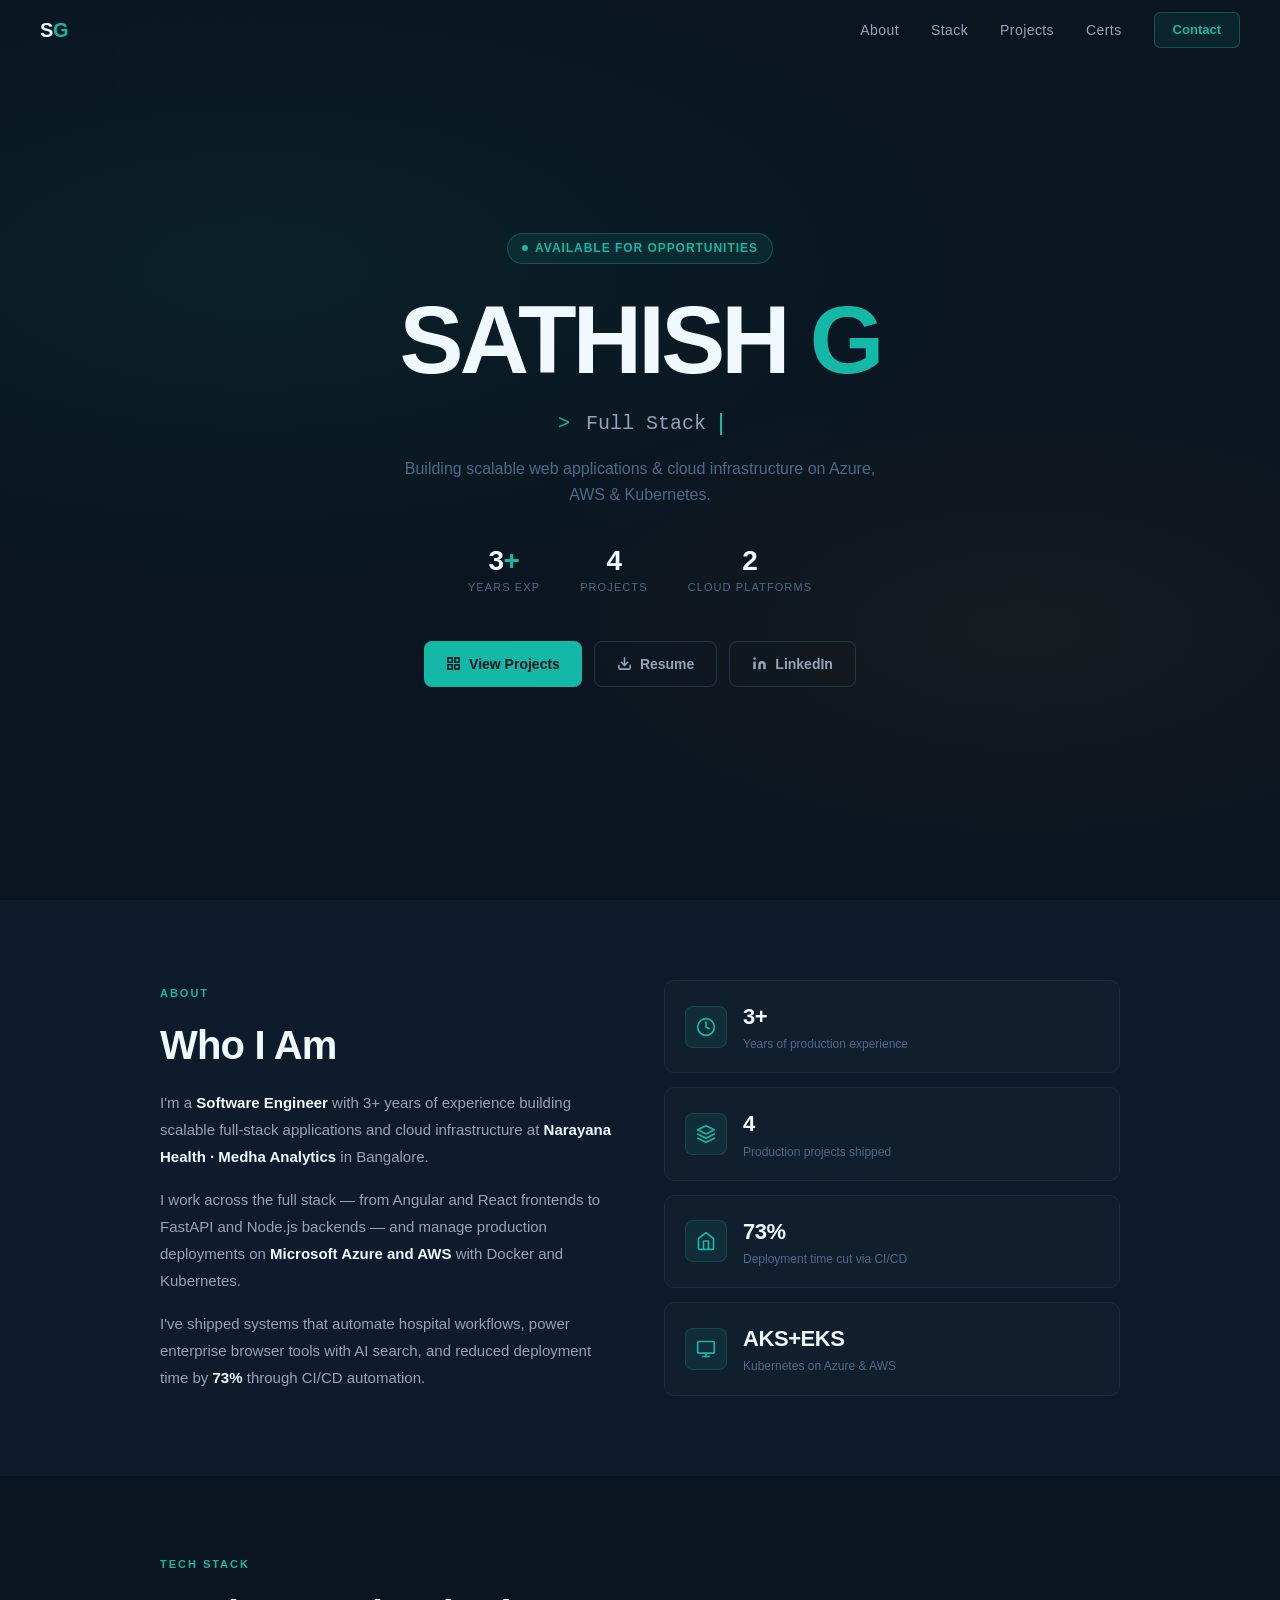
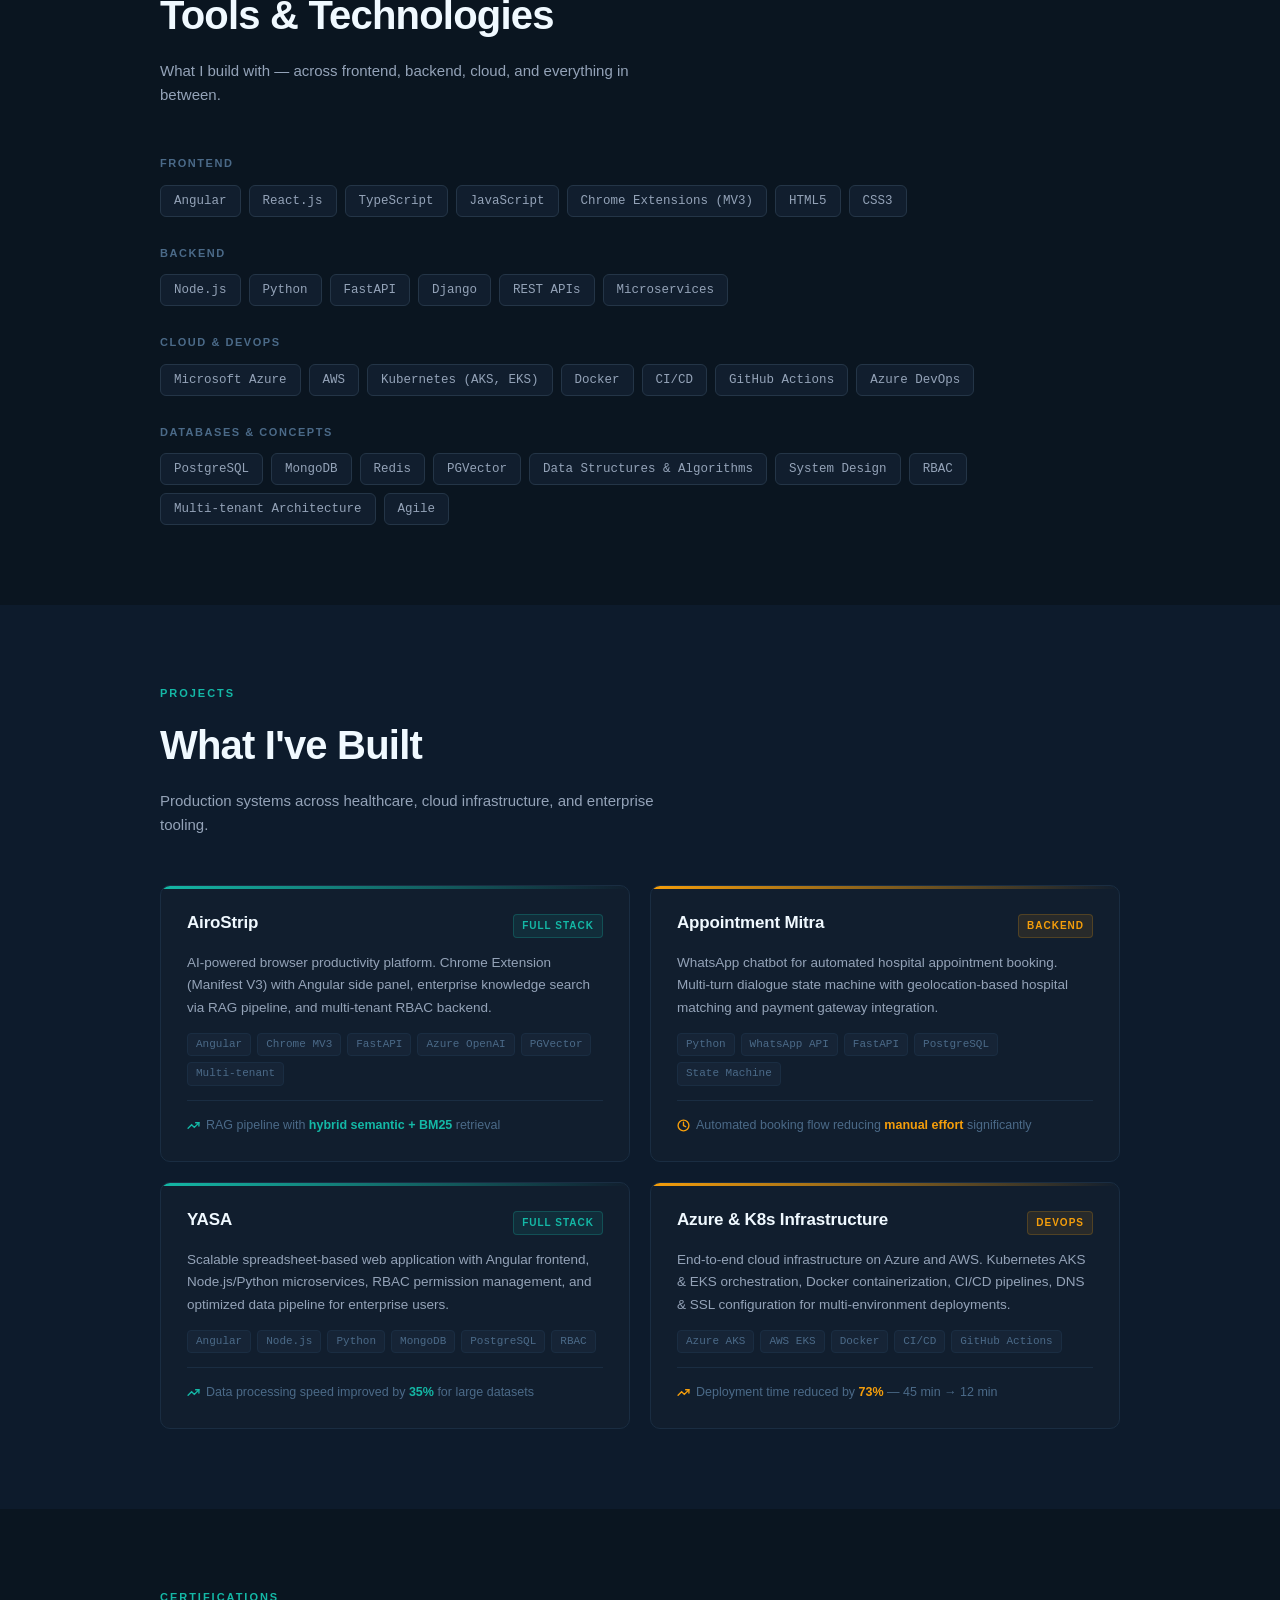
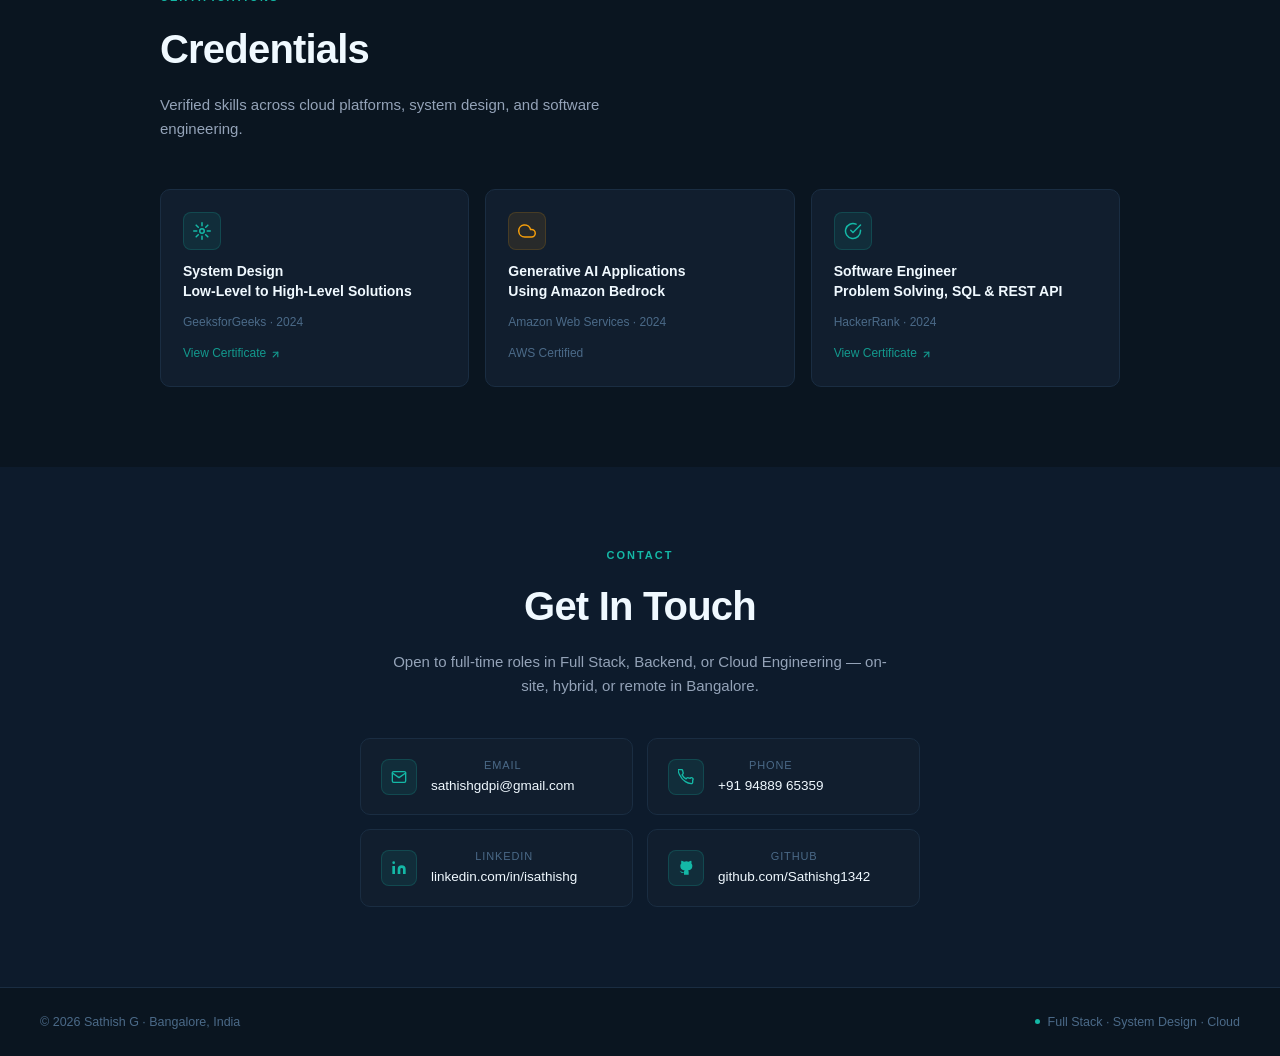
==== index.html @ fb9e2f40 "Download Removed for Resume at portfolio" ====
<!DOCTYPE html>
<html lang="en">

<head>
<meta charset="UTF-8">
<meta name="viewport" content="width=device-width, initial-scale=1">

<title>Sathish G | Software Engineer | Full Stack Developer | System Design | Azure & AWS</title>
<meta name="description" content="Sathish G — Software Engineer with 3+ years building scalable full-stack web applications and cloud infrastructure on Azure, AWS & Kubernetes. Bangalore, India.">
<meta name="keywords" content="Sathish G, Software Engineer, Full Stack Developer, System Design, Angular, React, Node.js, Python, FastAPI, Microsoft Azure, AWS, Kubernetes, Docker, CI/CD, Bangalore">
<meta name="author" content="Sathish G">

<link rel="icon" 
  href="data:image/svg+xml,
  <svg xmlns='http://www.w3.org/2000/svg' viewBox='0 0 32 32'>
    <rect width='32' height='32' rx='7' fill='%230A1520'/>
    <rect width='32' height='32' rx='7' fill='none' stroke='%2314B8A6' stroke-width='1.5' opacity='0.4'/>
    <text x='16' y='22' font-family='Arial Black,Arial,sans-serif' font-weight='900' font-size='15' fill='%2314B8A6' text-anchor='middle'>SG</text>
  </svg>">

<link rel="stylesheet" href="style.css">
<link rel="canonical" href="https://sathishg1342.github.io/">

<!-- OpenGraph -->
<meta property="og:title" content="Sathish G | Software Engineer | Full Stack Developer">
<meta property="og:description" content="Building scalable web applications & cloud infrastructure on Azure, AWS & Kubernetes.">
<meta property="og:type" content="website">
<meta property="og:url" content="https://sathishg1342.github.io/">

<!-- Structured data -->
<script type="application/ld+json">
{
  "@context": "https://schema.org",
  "@type": "Person",
  "name": "Sathish G",
  "jobTitle": "Software Engineer",
  "url": "https://sathishg1342.github.io/",
  "email": "sathishgdpi@gmail.com",
  "address": { "@type": "PostalAddress", "addressLocality": "Bangalore", "addressCountry": "IN" },
  "sameAs": [
    "https://github.com/Sathishg1342",
    "https://linkedin.com/in/isathishg"
  ],
  "knowsAbout": ["Full Stack Development", "System Design", "Microsoft Azure", "AWS", "Kubernetes", "Angular", "React", "Node.js", "Python", "FastAPI"]
}
</script>
</head>

<body>

<!-- Progress bar -->
<div id="progress"></div>

<!-- Navigation -->
<nav id="nav">
  <a href="#hero" class="nav-logo">S<span>G</span></a>
  <button class="nav-toggle" id="nav-toggle" aria-label="Menu">
    <span></span><span></span><span></span>
  </button>
  <div class="nav-links" id="nav-links">
    <a href="#about"    class="nav-text-link">About</a>
    <a href="#stack"    class="nav-text-link">Stack</a>
    <a href="#projects" class="nav-text-link">Projects</a>
    <a href="#certs"    class="nav-text-link">Certs</a>
    <a href="#contact"  class="nav-cta">Contact</a>
  </div>
</nav>

<!-- Hero -->
<section id="hero">
  <canvas id="hero-canvas"></canvas>
  <div class="hero-content">
    <div class="hero-badge">Available for opportunities</div>
    <h1 class="hero-name">SATHISH <span class="accent">G</span></h1>
    <div class="hero-typing">
      <span class="prefix">&gt;</span>
      <span id="typed-text"></span><span class="hero-cursor"></span>
    </div>
    <p class="hero-tagline">Building scalable web applications &amp; cloud infrastructure on Azure, AWS &amp; Kubernetes.</p>
    <div class="hero-stats">
      <div class="hero-stat">
        <div class="num">3<span>+</span></div>
        <div class="lbl">Years Exp</div>
      </div>
      <div class="hero-stat">
        <div class="num">4</div>
        <div class="lbl">Projects</div>
      </div>
      <div class="hero-stat">
        <div class="num">2</div>
        <div class="lbl">Cloud Platforms</div>
      </div>
    </div>
    <div class="hero-btns">
      <a href="#projects" class="btn btn-primary">
        <svg width="15" height="15" viewBox="0 0 24 24" fill="none" stroke="currentColor" stroke-width="2.5" stroke-linecap="round" stroke-linejoin="round"><rect x="3" y="3" width="7" height="7"/><rect x="14" y="3" width="7" height="7"/><rect x="3" y="14" width="7" height="7"/><rect x="14" y="14" width="7" height="7"/></svg>
        View Projects
      </a>
      <a href="Sathish_Resume.pdf" class="btn btn-outline">
        <svg width="15" height="15" viewBox="0 0 24 24" fill="none" stroke="currentColor" stroke-width="2.5" stroke-linecap="round" stroke-linejoin="round"><path d="M21 15v4a2 2 0 01-2 2H5a2 2 0 01-2-2v-4"/><polyline points="7 10 12 15 17 10"/><line x1="12" y1="15" x2="12" y2="3"/></svg>
        Resume
      </a>
      <a href="https://www.linkedin.com/in/isathishg" target="_blank" rel="noopener" class="btn btn-outline">
        <svg width="15" height="15" viewBox="0 0 24 24" fill="currentColor"><path d="M16 8a6 6 0 016 6v7h-4v-7a2 2 0 00-2-2 2 2 0 00-2 2v7h-4v-7a6 6 0 016-6z"/><rect x="2" y="9" width="4" height="12"/><circle cx="4" cy="4" r="2"/></svg>
        LinkedIn
      </a>
    </div>
  </div>
</section>

<!-- About -->
<section id="about">
  <div class="container">
    <div class="about-grid fade-in">
      <div>
        <div class="section-label">About</div>
        <h2 class="section-title">Who I Am</h2>
        <div class="about-bio">
          <p>I'm a <strong>Software Engineer</strong> with 3+ years of experience building scalable full-stack applications and cloud infrastructure at <strong>Narayana Health · Medha Analytics</strong> in Bangalore.</p>
          <p>I work across the full stack — from Angular and React frontends to FastAPI and Node.js backends — and manage production deployments on <strong>Microsoft Azure and AWS</strong> with Docker and Kubernetes.</p>
          <p>I've shipped systems that automate hospital workflows, power enterprise browser tools with AI search, and reduced deployment time by <strong>73%</strong> through CI/CD automation.</p>
        </div>
      </div>
      <div class="about-cards">
        <div class="about-card">
          <div class="about-card-icon">
            <svg viewBox="0 0 24 24" fill="none" stroke="var(--teal)" stroke-width="2" stroke-linecap="round" stroke-linejoin="round"><circle cx="12" cy="12" r="10"/><polyline points="12 6 12 12 16 14"/></svg>
          </div>
          <div class="about-card-text">
            <div class="big">3+</div>
            <div class="small">Years of production experience</div>
          </div>
        </div>
        <div class="about-card">
          <div class="about-card-icon">
            <svg viewBox="0 0 24 24" fill="none" stroke="var(--teal)" stroke-width="2" stroke-linecap="round" stroke-linejoin="round"><polygon points="12 2 2 7 12 12 22 7 12 2"/><polyline points="2 17 12 22 22 17"/><polyline points="2 12 12 17 22 12"/></svg>
          </div>
          <div class="about-card-text">
            <div class="big">4</div>
            <div class="small">Production projects shipped</div>
          </div>
        </div>
        <div class="about-card">
          <div class="about-card-icon">
            <svg viewBox="0 0 24 24" fill="none" stroke="var(--teal)" stroke-width="2" stroke-linecap="round" stroke-linejoin="round"><path d="M3 9l9-7 9 7v11a2 2 0 01-2 2H5a2 2 0 01-2-2z"/><polyline points="9 22 9 12 15 12 15 22"/></svg>
          </div>
          <div class="about-card-text">
            <div class="big">73%</div>
            <div class="small">Deployment time cut via CI/CD</div>
          </div>
        </div>
        <div class="about-card">
          <div class="about-card-icon">
            <svg viewBox="0 0 24 24" fill="none" stroke="var(--teal)" stroke-width="2" stroke-linecap="round" stroke-linejoin="round"><rect x="2" y="3" width="20" height="14" rx="2"/><line x1="8" y1="21" x2="16" y2="21"/><line x1="12" y1="17" x2="12" y2="21"/></svg>
          </div>
          <div class="about-card-text">
            <div class="big">AKS+EKS</div>
            <div class="small">Kubernetes on Azure &amp; AWS</div>
          </div>
        </div>
      </div>
    </div>
  </div>
</section>

<!-- Tech Stack -->
<section id="stack">
  <div class="container fade-in">
    <div class="section-label">Tech Stack</div>
    <h2 class="section-title">Tools &amp; Technologies</h2>
    <p class="section-sub">What I build with — across frontend, backend, cloud, and everything in between.</p>

    <div class="stack-group">
      <div class="stack-group-label">Frontend</div>
      <div class="chips">
        <span class="chip">Angular</span>
        <span class="chip">React.js</span>
        <span class="chip">TypeScript</span>
        <span class="chip">JavaScript</span>
        <span class="chip">Chrome Extensions (MV3)</span>
        <span class="chip">HTML5</span>
        <span class="chip">CSS3</span>
      </div>
    </div>
    <div class="stack-group">
      <div class="stack-group-label">Backend</div>
      <div class="chips">
        <span class="chip">Node.js</span>
        <span class="chip">Python</span>
        <span class="chip">FastAPI</span>
        <span class="chip">Django</span>
        <span class="chip">REST APIs</span>
        <span class="chip">Microservices</span>
      </div>
    </div>
    <div class="stack-group">
      <div class="stack-group-label">Cloud &amp; DevOps</div>
      <div class="chips">
        <span class="chip chip-amber">Microsoft Azure</span>
        <span class="chip chip-amber">AWS</span>
        <span class="chip chip-amber">Kubernetes (AKS, EKS)</span>
        <span class="chip chip-amber">Docker</span>
        <span class="chip chip-amber">CI/CD</span>
        <span class="chip chip-amber">GitHub Actions</span>
        <span class="chip chip-amber">Azure DevOps</span>
      </div>
    </div>
    <div class="stack-group">
      <div class="stack-group-label">Databases &amp; Concepts</div>
      <div class="chips">
        <span class="chip">PostgreSQL</span>
        <span class="chip">MongoDB</span>
        <span class="chip">Redis</span>
        <span class="chip">PGVector</span>
        <span class="chip">Data Structures &amp; Algorithms</span>
        <span class="chip">System Design</span>
        <span class="chip">RBAC</span>
        <span class="chip">Multi-tenant Architecture</span>
        <span class="chip">Agile</span>
      </div>
    </div>
  </div>
</section>

<!-- Projects -->
<section id="projects" class="bg-alt">
  <div class="container fade-in">
    <div class="section-label">Projects</div>
    <h2 class="section-title">What I've Built</h2>
    <p class="section-sub">Production systems across healthcare, cloud infrastructure, and enterprise tooling.</p>

    <div class="projects-grid">

      <div class="project-card card-teal">
        <div class="project-head">
          <div class="project-name">AiroStrip</div>
          <div class="project-badge badge-teal">Full Stack</div>
        </div>
        <p class="project-desc">AI-powered browser productivity platform. Chrome Extension (Manifest V3) with Angular side panel, enterprise knowledge search via RAG pipeline, and multi-tenant RBAC backend.</p>
        <div class="project-tags">
          <span class="project-tag">Angular</span>
          <span class="project-tag">Chrome MV3</span>
          <span class="project-tag">FastAPI</span>
          <span class="project-tag">Azure OpenAI</span>
          <span class="project-tag">PGVector</span>
          <span class="project-tag">Multi-tenant</span>
        </div>
        <div class="project-metric metric-teal">
          <svg width="13" height="13" viewBox="0 0 24 24" fill="none" stroke="var(--teal)" stroke-width="2.5" stroke-linecap="round"><polyline points="22 7 13.5 15.5 8.5 10.5 2 17"/><polyline points="16 7 22 7 22 13"/></svg>
          <span>RAG pipeline with <strong>hybrid semantic + BM25</strong> retrieval</span>
        </div>
      </div>

      <div class="project-card card-amber">
        <div class="project-head">
          <div class="project-name">Appointment Mitra</div>
          <div class="project-badge badge-amber">Backend</div>
        </div>
        <p class="project-desc">WhatsApp chatbot for automated hospital appointment booking. Multi-turn dialogue state machine with geolocation-based hospital matching and payment gateway integration.</p>
        <div class="project-tags">
          <span class="project-tag">Python</span>
          <span class="project-tag">WhatsApp API</span>
          <span class="project-tag">FastAPI</span>
          <span class="project-tag">PostgreSQL</span>
          <span class="project-tag">State Machine</span>
        </div>
        <div class="project-metric metric-amber">
          <svg width="13" height="13" viewBox="0 0 24 24" fill="none" stroke="var(--amber)" stroke-width="2.5" stroke-linecap="round"><circle cx="12" cy="12" r="10"/><polyline points="12 6 12 12 16 14"/></svg>
          <span>Automated booking flow reducing <strong>manual effort</strong> significantly</span>
        </div>
      </div>

      <div class="project-card card-teal">
        <div class="project-head">
          <div class="project-name">YASA</div>
          <div class="project-badge badge-teal">Full Stack</div>
        </div>
        <p class="project-desc">Scalable spreadsheet-based web application with Angular frontend, Node.js/Python microservices, RBAC permission management, and optimized data pipeline for enterprise users.</p>
        <div class="project-tags">
          <span class="project-tag">Angular</span>
          <span class="project-tag">Node.js</span>
          <span class="project-tag">Python</span>
          <span class="project-tag">MongoDB</span>
          <span class="project-tag">PostgreSQL</span>
          <span class="project-tag">RBAC</span>
        </div>
        <div class="project-metric metric-teal">
          <svg width="13" height="13" viewBox="0 0 24 24" fill="none" stroke="var(--teal)" stroke-width="2.5" stroke-linecap="round"><polyline points="22 7 13.5 15.5 8.5 10.5 2 17"/><polyline points="16 7 22 7 22 13"/></svg>
          <span>Data processing speed improved by <strong>35%</strong> for large datasets</span>
        </div>
      </div>

      <div class="project-card card-amber">
        <div class="project-head">
          <div class="project-name">Azure &amp; K8s Infrastructure</div>
          <div class="project-badge badge-amber">DevOps</div>
        </div>
        <p class="project-desc">End-to-end cloud infrastructure on Azure and AWS. Kubernetes AKS &amp; EKS orchestration, Docker containerization, CI/CD pipelines, DNS &amp; SSL configuration for multi-environment deployments.</p>
        <div class="project-tags">
          <span class="project-tag">Azure AKS</span>
          <span class="project-tag">AWS EKS</span>
          <span class="project-tag">Docker</span>
          <span class="project-tag">CI/CD</span>
          <span class="project-tag">GitHub Actions</span>
        </div>
        <div class="project-metric metric-amber">
          <svg width="13" height="13" viewBox="0 0 24 24" fill="none" stroke="var(--amber)" stroke-width="2.5" stroke-linecap="round"><polyline points="22 7 13.5 15.5 8.5 10.5 2 17"/><polyline points="16 7 22 7 22 13"/></svg>
          <span>Deployment time reduced by <strong>73%</strong> — 45 min → 12 min</span>
        </div>
      </div>

    </div>
  </div>
</section>

<!-- Certifications -->
<section id="certs">
  <div class="container fade-in">
    <div class="section-label">Certifications</div>
    <h2 class="section-title">Credentials</h2>
    <p class="section-sub">Verified skills across cloud platforms, system design, and software engineering.</p>

    <div class="certs-grid">

      <div class="cert-card">
        <div class="cert-icon cert-icon-teal">
          <svg width="18" height="18" viewBox="0 0 24 24" fill="none" stroke="var(--teal)" stroke-width="2" stroke-linecap="round" stroke-linejoin="round"><circle cx="12" cy="12" r="3"/><path d="M12 1v4M12 19v4M4.22 4.22l2.83 2.83M16.95 16.95l2.83 2.83M1 12h4M19 12h4M4.22 19.78l2.83-2.83M16.95 7.05l2.83-2.83"/></svg>
        </div>
        <div class="cert-name">System Design<br>Low-Level to High-Level Solutions</div>
        <div class="cert-by">GeeksforGeeks · 2024</div>
        <a href="https://media.geeksforgeeks.org/courses/certificates/ddc8b59cc39eea59552c001b68ebfd2b.pdf" target="_blank" rel="noopener" class="cert-link">
          View Certificate
          <svg width="11" height="11" viewBox="0 0 24 24" fill="none" stroke="currentColor" stroke-width="2.5" stroke-linecap="round"><line x1="7" y1="17" x2="17" y2="7"/><polyline points="7 7 17 7 17 17"/></svg>
        </a>
      </div>

      <div class="cert-card">
        <div class="cert-icon cert-icon-amber">
          <svg width="18" height="18" viewBox="0 0 24 24" fill="none" stroke="var(--amber)" stroke-width="2" stroke-linecap="round" stroke-linejoin="round"><path d="M18 10h-1.26A8 8 0 109 20h9a5 5 0 000-10z"/></svg>
        </div>
        <div class="cert-name">Generative AI Applications<br>Using Amazon Bedrock</div>
        <div class="cert-by">Amazon Web Services · 2024</div>
        <div class="cert-link-placeholder">AWS Certified</div>
      </div>

      <div class="cert-card">
        <div class="cert-icon cert-icon-teal">
          <svg width="18" height="18" viewBox="0 0 24 24" fill="none" stroke="var(--teal)" stroke-width="2" stroke-linecap="round" stroke-linejoin="round"><path d="M22 11.08V12a10 10 0 11-5.93-9.14"/><polyline points="22 4 12 14.01 9 11.01"/></svg>
        </div>
        <div class="cert-name">Software Engineer<br>Problem Solving, SQL &amp; REST API</div>
        <div class="cert-by">HackerRank · 2024</div>
        <a href="https://www.hackerrank.com/certificates/77109dd85399" target="_blank" rel="noopener" class="cert-link">
          View Certificate
          <svg width="11" height="11" viewBox="0 0 24 24" fill="none" stroke="currentColor" stroke-width="2.5" stroke-linecap="round"><line x1="7" y1="17" x2="17" y2="7"/><polyline points="7 7 17 7 17 17"/></svg>
        </a>
      </div>

    </div>
  </div>
</section>

<!-- Contact -->
<section id="contact" class="bg-alt">
  <div class="container fade-in contact-center">
    <div class="section-label">Contact</div>
    <h2 class="section-title">Get In Touch</h2>
    <p class="section-sub contact-sub">Open to full-time roles in Full Stack, Backend, or Cloud Engineering — on-site, hybrid, or remote in Bangalore.</p>
    <div class="contact-grid">
      <a href="mailto:sathishgdpi@gmail.com" class="contact-card">
        <div class="contact-card-icon">
          <svg width="16" height="16" viewBox="0 0 24 24" fill="none" stroke="var(--teal)" stroke-width="2" stroke-linecap="round" stroke-linejoin="round"><path d="M4 4h16c1.1 0 2 .9 2 2v12c0 1.1-.9 2-2 2H4c-1.1 0-2-.9-2-2V6c0-1.1.9-2 2-2z"/><polyline points="22,6 12,13 2,6"/></svg>
        </div>
        <div class="contact-card-text">
          <div class="contact-label">Email</div>
          <div class="contact-val">sathishgdpi@gmail.com</div>
        </div>
      </a>
      <a href="tel:+919488965359" class="contact-card">
        <div class="contact-card-icon">
          <svg width="16" height="16" viewBox="0 0 24 24" fill="none" stroke="var(--teal)" stroke-width="2" stroke-linecap="round" stroke-linejoin="round"><path d="M22 16.92v3a2 2 0 01-2.18 2 19.79 19.79 0 01-8.63-3.07A19.5 19.5 0 013.09 9.81a19.79 19.79 0 01-3.07-8.67A2 2 0 012 .84h3a2 2 0 012 1.72c.127.96.361 1.903.7 2.81a2 2 0 01-.45 2.11L6.09 8.91a16 16 0 006 6l1.27-1.27a2 2 0 012.11-.45c.907.339 1.85.573 2.81.7A2 2 0 0122 16.92z"/></svg>
        </div>
        <div class="contact-card-text">
          <div class="contact-label">Phone</div>
          <div class="contact-val">+91 94889 65359</div>
        </div>
      </a>
      <a href="https://www.linkedin.com/in/isathishg" target="_blank" rel="noopener" class="contact-card">
        <div class="contact-card-icon">
          <svg width="16" height="16" viewBox="0 0 24 24" fill="var(--teal)"><path d="M16 8a6 6 0 016 6v7h-4v-7a2 2 0 00-2-2 2 2 0 00-2 2v7h-4v-7a6 6 0 016-6z"/><rect x="2" y="9" width="4" height="12"/><circle cx="4" cy="4" r="2"/></svg>
        </div>
        <div class="contact-card-text">
          <div class="contact-label">LinkedIn</div>
          <div class="contact-val">linkedin.com/in/isathishg</div>
        </div>
      </a>
      <a href="https://github.com/Sathishg1342" target="_blank" rel="noopener" class="contact-card">
        <div class="contact-card-icon">
          <svg width="16" height="16" viewBox="0 0 24 24" fill="var(--teal)"><path d="M9 19c-5 1.5-5-2.5-7-3m14 6v-3.87a3.37 3.37 0 00-.94-2.61c3.14-.35 6.44-1.54 6.44-7A5.44 5.44 0 0020 4.77 5.07 5.07 0 0019.91 1S18.73.65 16 2.48a13.38 13.38 0 00-7 0C6.27.65 5.09 1 5.09 1A5.07 5.07 0 005 4.77a5.44 5.44 0 00-1.5 3.78c0 5.42 3.3 6.61 6.44 7A3.37 3.37 0 009 18.13V22"/></svg>
        </div>
        <div class="contact-card-text">
          <div class="contact-label">GitHub</div>
          <div class="contact-val">github.com/Sathishg1342</div>
        </div>
      </a>
    </div>
  </div>
</section>

<footer>
  <span>© 2026 Sathish G · Bangalore, India</span>
  <div class="footer-right">
    <div class="footer-dot"></div>
    <span>Full Stack · System Design · Cloud</span>
  </div>
</footer>

<script src="script.js"></script>

</body>
</html>
---- style.css ----
/* ── TOKENS ── */
:root {
  --bg:        #0A1520;
  --bg-alt:    #0D1B2C;
  --surf:      #111E2E;
  --surf2:     #162436;
  --teal:      #14B8A6;
  --teal-dim:  rgba(20,184,166,0.10);
  --teal-glow: rgba(20,184,166,0.18);
  --amber:     #F59E0B;
  --amber-dim: rgba(245,158,11,0.10);
  --text:      #F0F9FF;
  --text2:     #94A3B8;
  --text3:     #4B6A88;
  --border:    #1A2D42;
  --border2:   #243547;
  --radius:    10px;
  --font:      -apple-system, BlinkMacSystemFont, 'Segoe UI', 'Helvetica Neue', Arial, sans-serif;
  --mono:      'SF Mono', 'Cascadia Code', Consolas, 'Courier New', monospace;
}

/* ── RESET ── */
*, *::before, *::after { margin: 0; padding: 0; box-sizing: border-box; }
html { scroll-behavior: smooth; }
body {
  font-family: var(--font);
  background: var(--bg);
  color: var(--text);
  line-height: 1.6;
  overflow-x: hidden;
}

/* ── SCROLLBAR ── */
::-webkit-scrollbar { width: 4px; }
::-webkit-scrollbar-track { background: var(--bg); }
::-webkit-scrollbar-thumb { background: var(--border2); border-radius: 4px; }

/* ── PROGRESS BAR ── */
#progress {
  position: fixed; top: 0; left: 0; height: 2px;
  background: linear-gradient(90deg, var(--teal), var(--amber));
  z-index: 200; width: 0%;
  transition: width 0.1s linear;
}

/* ── NAV ── */
nav {
  position: fixed; top: 0; left: 0; right: 0; z-index: 100;
  padding: 0 40px; height: 60px;
  display: flex; align-items: center; justify-content: space-between;
  transition: background 0.3s, border-bottom 0.3s;
}
nav.scrolled {
  background: rgba(10,21,32,0.96);
  border-bottom: 1px solid var(--border);
  backdrop-filter: blur(12px);
}
.nav-logo {
  font-size: 20px; font-weight: 800; letter-spacing: -0.02em;
  color: var(--text); text-decoration: none;
}
.nav-logo span { color: var(--teal); }

.nav-links {
  display: flex; align-items: center; gap: 32px;
}
.nav-text-link {
  color: var(--text2); font-size: 14px; text-decoration: none;
  letter-spacing: 0.03em; transition: color 0.2s;
}
.nav-text-link:hover { color: var(--teal); }
.nav-cta {
  padding: 7px 18px;
  background: var(--teal-dim);
  border: 1px solid rgba(20,184,166,0.35);
  border-radius: 6px;
  color: var(--teal);
  font-weight: 600; font-size: 13px;
  text-decoration: none;
  transition: background 0.2s, border-color 0.2s, color 0.2s;
}
.nav-cta:hover {
  background: var(--teal-glow);
  border-color: var(--teal);
  color: var(--text);
}

/* Hamburger */
.nav-toggle {
  display: none;
  flex-direction: column; gap: 5px;
  background: none; border: none; cursor: pointer; padding: 4px;
}
.nav-toggle span {
  display: block; width: 22px; height: 2px;
  background: var(--text2); border-radius: 2px;
  transition: transform 0.2s, opacity 0.2s;
}

/* ── HERO ── */
#hero {
  min-height: 100vh;
  display: flex; align-items: center; justify-content: center; flex-direction: column;
  text-align: center;
  padding: 80px 20px 60px;
  position: relative; overflow: hidden;
}
#hero::before {
  content: '';
  position: absolute; inset: 0;
  background:
    radial-gradient(ellipse 80% 50% at 20% 30%, rgba(20,184,166,0.07) 0%, transparent 70%),
    radial-gradient(ellipse 60% 40% at 80% 70%, rgba(245,158,11,0.05) 0%, transparent 70%);
  animation: heroGlow 8s ease-in-out infinite alternate;
}
@keyframes heroGlow {
  0%   { opacity: 0.6; transform: scale(1); }
  100% { opacity: 1;   transform: scale(1.05); }
}
#hero-canvas {
  position: absolute; inset: 0; pointer-events: none; opacity: 0.5;
}

.hero-content { position: relative; z-index: 1; max-width: 700px; }

.hero-badge {
  display: inline-flex; align-items: center; gap: 7px;
  padding: 5px 14px;
  border: 1px solid rgba(20,184,166,0.3);
  background: var(--teal-dim); border-radius: 100px;
  font-size: 12px; font-weight: 600;
  color: var(--teal); letter-spacing: 0.08em; text-transform: uppercase;
  margin-bottom: 28px;
}
.hero-badge::before {
  content: '';
  width: 6px; height: 6px; border-radius: 50%;
  background: var(--teal);
  animation: pulse 2s infinite;
}
@keyframes pulse {
  0%, 100% { opacity: 1; transform: scale(1); }
  50%       { opacity: 0.4; transform: scale(1.4); }
}

.hero-name {
  font-size: clamp(52px, 10vw, 96px);
  font-weight: 800; color: var(--text);
  letter-spacing: -0.04em; line-height: 1;
  margin-bottom: 20px; text-wrap: balance;
}
.hero-name .accent { color: var(--teal); }

.hero-typing {
  font-family: var(--mono);
  font-size: clamp(16px, 2.5vw, 20px);
  color: var(--text2); margin-bottom: 16px; min-height: 1.6em;
}
.prefix { color: var(--teal); margin-right: 4px; }
.hero-cursor {
  display: inline-block; width: 2px; height: 1.1em;
  background: var(--teal); margin-left: 2px; vertical-align: middle;
  animation: blink 1s step-end infinite;
}
@keyframes blink { 0%, 100% { opacity: 1; } 50% { opacity: 0; } }

.hero-tagline {
  font-size: clamp(14px, 1.8vw, 16px); color: var(--text3);
  margin-bottom: 40px; max-width: 480px; margin-left: auto; margin-right: auto;
}

.hero-stats {
  display: flex; justify-content: center; gap: 40px; margin-bottom: 44px;
}
.hero-stat { text-align: center; }
.hero-stat .num {
  font-size: 28px; font-weight: 800; color: var(--text);
  letter-spacing: -0.02em; line-height: 1;
}
.hero-stat .num span { color: var(--teal); }
.hero-stat .lbl {
  font-size: 11px; color: var(--text3);
  letter-spacing: 0.1em; text-transform: uppercase; margin-top: 4px;
}

.hero-btns { display: flex; justify-content: center; gap: 12px; flex-wrap: wrap; }

/* ── BUTTONS ── */
.btn {
  padding: 11px 22px; border-radius: 8px;
  font-size: 14px; font-weight: 600;
  text-decoration: none; cursor: pointer; border: none;
  display: inline-flex; align-items: center; gap: 8px;
  transition: transform 0.18s, box-shadow 0.18s, background 0.18s, border-color 0.18s, color 0.18s;
  font-family: var(--font);
}
.btn:hover { transform: translateY(-2px); }
.btn-primary { background: var(--teal); color: #0A1520; }
.btn-primary:hover { box-shadow: 0 6px 20px rgba(20,184,166,0.35); }
.btn-outline {
  background: transparent;
  border: 1px solid var(--border2);
  color: var(--text2);
}
.btn-outline:hover { border-color: var(--teal); color: var(--teal); background: var(--teal-dim); }

/* ── SECTIONS ── */
section { padding: 80px 20px; }
.bg-alt { background: var(--bg-alt); }
.container { max-width: 960px; margin: 0 auto; }

.section-label {
  font-size: 11px; font-weight: 700; letter-spacing: 0.18em;
  text-transform: uppercase; color: var(--teal); margin-bottom: 10px;
}
.section-title {
  font-size: clamp(28px, 4vw, 40px);
  font-weight: 800; letter-spacing: -0.02em;
  color: var(--text); margin-bottom: 12px; text-wrap: balance;
}
.section-sub {
  font-size: 15px; color: var(--text2); max-width: 520px; margin-bottom: 48px;
}

/* ── FADE IN ── */
.fade-in { opacity: 0; transform: translateY(24px); transition: opacity 0.55s ease, transform 0.55s ease; }
.fade-in.visible { opacity: 1; transform: translateY(0); }

/* ── ABOUT ── */
#about { background: var(--bg-alt); }
.about-grid {
  display: grid; grid-template-columns: 1fr 1fr; gap: 48px; align-items: center;
}
.about-bio { font-size: 15px; color: var(--text2); line-height: 1.8; }
.about-bio p { margin-bottom: 16px; }
.about-bio p:last-child { margin-bottom: 0; }
.about-bio strong { color: var(--text); }

.about-cards { display: flex; flex-direction: column; gap: 14px; }
.about-card {
  background: var(--surf); border: 1px solid var(--border); border-radius: var(--radius);
  padding: 18px 20px; display: flex; align-items: center; gap: 16px;
  transition: border-color 0.2s;
}
.about-card:hover { border-color: var(--border2); }
.about-card-icon {
  width: 42px; height: 42px; border-radius: 8px;
  background: var(--teal-dim); border: 1px solid rgba(20,184,166,0.2);
  display: flex; align-items: center; justify-content: center; flex-shrink: 0;
}
.about-card-icon svg { width: 20px; height: 20px; }
.about-card-text .big { font-size: 22px; font-weight: 800; color: var(--text); letter-spacing: -0.02em; }
.about-card-text .small { font-size: 12px; color: var(--text3); margin-top: 1px; }

/* ── TECH STACK ── */
.stack-group { margin-bottom: 28px; }
.stack-group:last-child { margin-bottom: 0; }
.stack-group-label {
  font-size: 11px; font-weight: 700; letter-spacing: 0.14em;
  text-transform: uppercase; color: var(--text3); margin-bottom: 12px;
}
.chips { display: flex; flex-wrap: wrap; gap: 8px; }
.chip {
  font-family: var(--mono); font-size: 12.5px;
  padding: 5px 13px; border-radius: 6px;
  border: 1px solid var(--border2); background: var(--surf); color: var(--text2);
  transition: border-color 0.18s, color 0.18s, background 0.18s; cursor: default;
}
.chip:hover { border-color: var(--teal); color: var(--teal); background: var(--teal-dim); }
.chip-amber:hover { border-color: var(--amber); color: var(--amber); background: var(--amber-dim); }

/* ── PROJECTS ── */
.projects-grid { display: grid; grid-template-columns: 1fr 1fr; gap: 20px; }
.project-card {
  background: var(--surf); border: 1px solid var(--border); border-radius: var(--radius);
  padding: 26px; display: flex; flex-direction: column; gap: 14px;
  position: relative; overflow: hidden;
  transition: transform 0.22s, box-shadow 0.22s, border-color 0.22s;
  cursor: default;
}
.project-card::before {
  content: ''; position: absolute; top: 0; left: 0; right: 0; height: 3px;
}
.card-teal::before  { background: linear-gradient(90deg, var(--teal), transparent); }
.card-amber::before { background: linear-gradient(90deg, var(--amber), transparent); }
.project-card:hover { transform: translateY(-4px); border-color: var(--border2); }
.card-teal:hover  { box-shadow: 0 16px 40px rgba(0,0,0,0.3), 0 0 0 1px rgba(20,184,166,0.2); }
.card-amber:hover { box-shadow: 0 16px 40px rgba(0,0,0,0.3), 0 0 0 1px rgba(245,158,11,0.15); }

.project-head {
  display: flex; align-items: flex-start; justify-content: space-between; gap: 12px;
}
.project-name { font-size: 17px; font-weight: 700; color: var(--text); letter-spacing: -0.01em; line-height: 1.3; }
.project-badge {
  font-size: 10px; font-weight: 700; letter-spacing: 0.1em; text-transform: uppercase;
  padding: 3px 8px; border-radius: 4px; flex-shrink: 0; margin-top: 2px;
}
.badge-teal  { background: var(--teal-dim);  color: var(--teal);  border: 1px solid rgba(20,184,166,0.25); }
.badge-amber { background: var(--amber-dim); color: var(--amber); border: 1px solid rgba(245,158,11,0.2);  }

.project-desc { font-size: 13.5px; color: var(--text2); line-height: 1.65; }

.project-tags { display: flex; flex-wrap: wrap; gap: 6px; }
.project-tag {
  font-family: var(--mono); font-size: 11px;
  padding: 2px 8px; border-radius: 4px;
  background: var(--surf2); border: 1px solid var(--border); color: var(--text3);
}

.project-metric {
  margin-top: auto; padding-top: 14px; border-top: 1px solid var(--border);
  font-size: 12.5px; color: var(--text3);
  display: flex; align-items: center; gap: 6px;
}
.metric-teal strong { color: var(--teal); }
.metric-amber strong { color: var(--amber); }

/* ── CERTIFICATIONS ── */
.certs-grid { display: grid; grid-template-columns: repeat(3, 1fr); gap: 16px; }
.cert-card {
  background: var(--surf); border: 1px solid var(--border); border-radius: var(--radius);
  padding: 22px; display: flex; flex-direction: column; gap: 12px;
  transition: transform 0.2s, border-color 0.2s;
}
.cert-card:hover { transform: translateY(-3px); border-color: var(--border2); }
.cert-icon {
  width: 38px; height: 38px; border-radius: 8px;
  display: flex; align-items: center; justify-content: center;
}
.cert-icon-teal  { background: var(--teal-dim);  border: 1px solid rgba(20,184,166,0.2); }
.cert-icon-amber { background: var(--amber-dim); border: 1px solid rgba(245,158,11,0.15); }
.cert-name { font-size: 14px; font-weight: 700; color: var(--text); line-height: 1.4; }
.cert-by   { font-size: 12px; color: var(--text3); }
.cert-link {
  font-size: 12px; color: var(--teal); text-decoration: none;
  display: inline-flex; align-items: center; gap: 4px;
  margin-top: auto; opacity: 0.8; transition: opacity 0.15s;
}
.cert-link:hover { opacity: 1; }
.cert-link-placeholder { font-size: 12px; color: var(--text3); margin-top: auto; }

/* ── CONTACT ── */
.contact-center { text-align: center; }
.contact-sub { margin: 0 auto 40px; }
.contact-grid {
  display: grid; grid-template-columns: repeat(2, 1fr); gap: 14px;
  max-width: 560px; margin: 0 auto;
}
.contact-card {
  background: var(--surf); border: 1px solid var(--border); border-radius: var(--radius);
  padding: 18px 20px; text-decoration: none;
  display: flex; align-items: center; gap: 14px;
  transition: border-color 0.18s, transform 0.18s, background 0.18s;
}
.contact-card:hover {
  border-color: var(--teal); background: var(--teal-dim); transform: translateY(-2px);
}
.contact-card-icon {
  width: 36px; height: 36px; border-radius: 8px; flex-shrink: 0;
  background: var(--teal-dim); border: 1px solid rgba(20,184,166,0.2);
  display: flex; align-items: center; justify-content: center;
}
.contact-label { font-size: 11px; color: var(--text3); text-transform: uppercase; letter-spacing: 0.08em; }
.contact-val   { font-size: 13.5px; color: var(--text); font-weight: 500; }

/* ── FOOTER ── */
footer {
  background: var(--bg); border-top: 1px solid var(--border);
  padding: 24px 40px;
  display: flex; align-items: center; justify-content: space-between;
  font-size: 12.5px; color: var(--text3);
}
.footer-right { display: flex; align-items: center; gap: 8px; }
.footer-dot { width: 5px; height: 5px; border-radius: 50%; background: var(--teal); }

/* ── RESPONSIVE ── */
@media (max-width: 768px) {
  nav { padding: 0 20px; }

  .nav-links {
    display: none; flex-direction: column; gap: 0;
    position: fixed; top: 60px; left: 0; right: 0;
    background: rgba(10,21,32,0.98);
    border-bottom: 1px solid var(--border);
    padding: 16px 0;
  }
  .nav-links.open { display: flex; }
  .nav-text-link { padding: 12px 24px; width: 100%; }
  .nav-cta { margin: 8px 24px 8px; border-radius: 6px; text-align: center; }
  .nav-toggle { display: flex; }

  .about-grid { grid-template-columns: 1fr; gap: 32px; }
  .projects-grid { grid-template-columns: 1fr; }
  .certs-grid { grid-template-columns: 1fr; }
  .contact-grid { grid-template-columns: 1fr; }
  .hero-stats { gap: 28px; }
  footer { flex-direction: column; gap: 8px; text-align: center; }
}

@media (max-width: 480px) {
  section { padding: 56px 16px; }
  nav { padding: 0 16px; }
  .hero-btns { flex-direction: column; align-items: center; }
}

@media (prefers-reduced-motion: reduce) {
  *, *::before, *::after { animation: none !important; transition: none !important; }
}
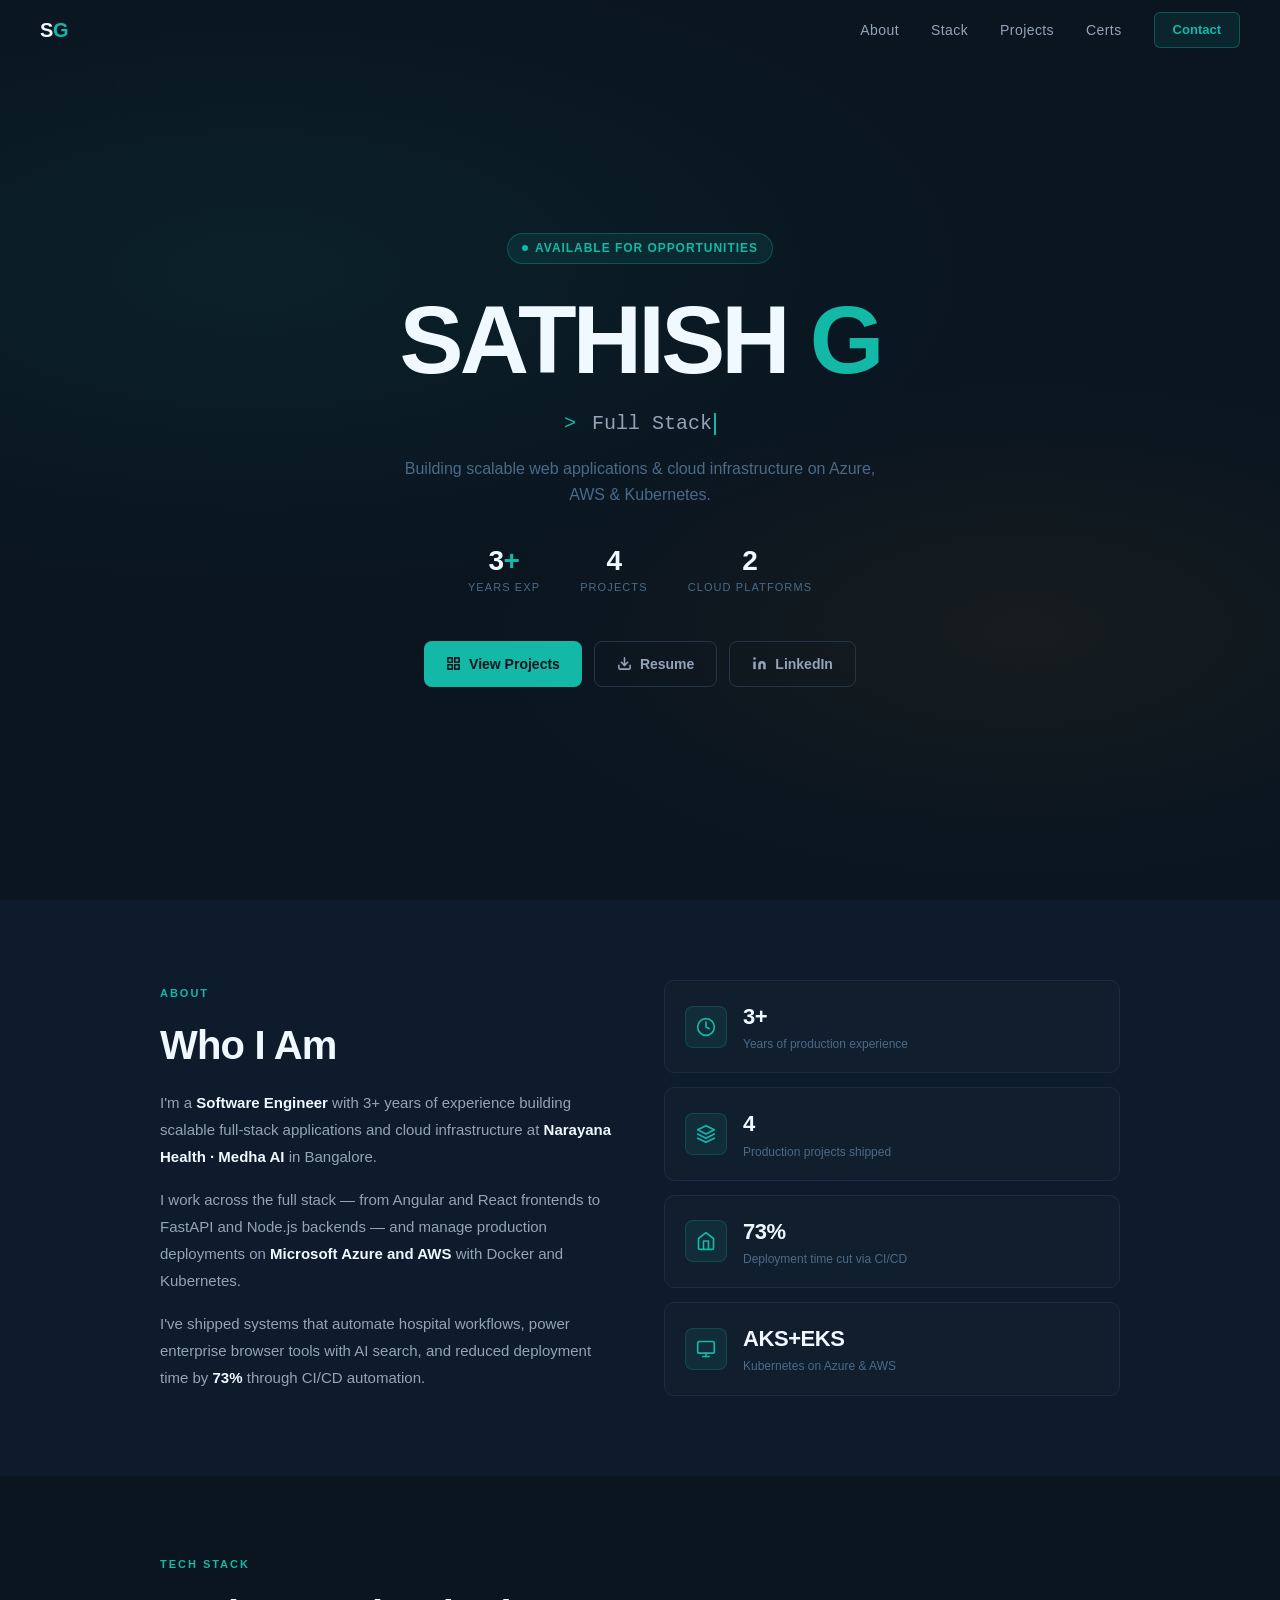
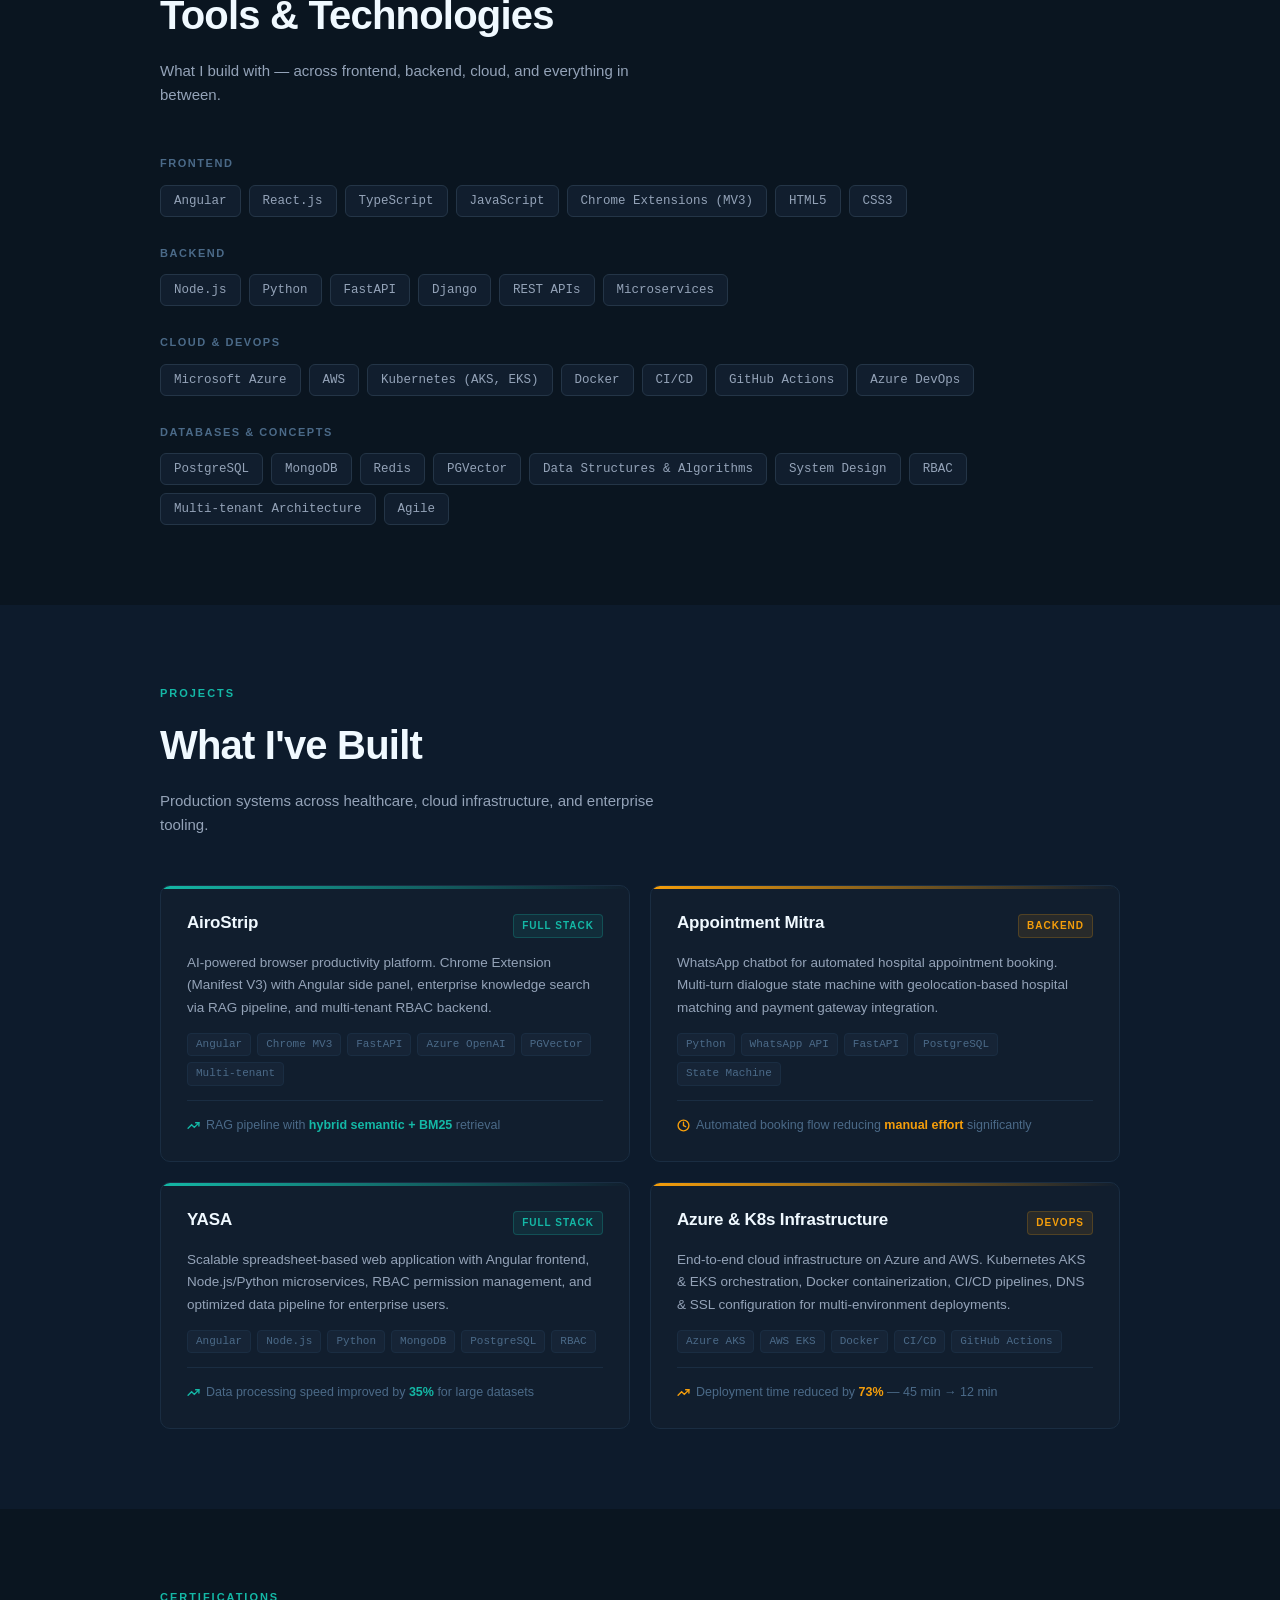
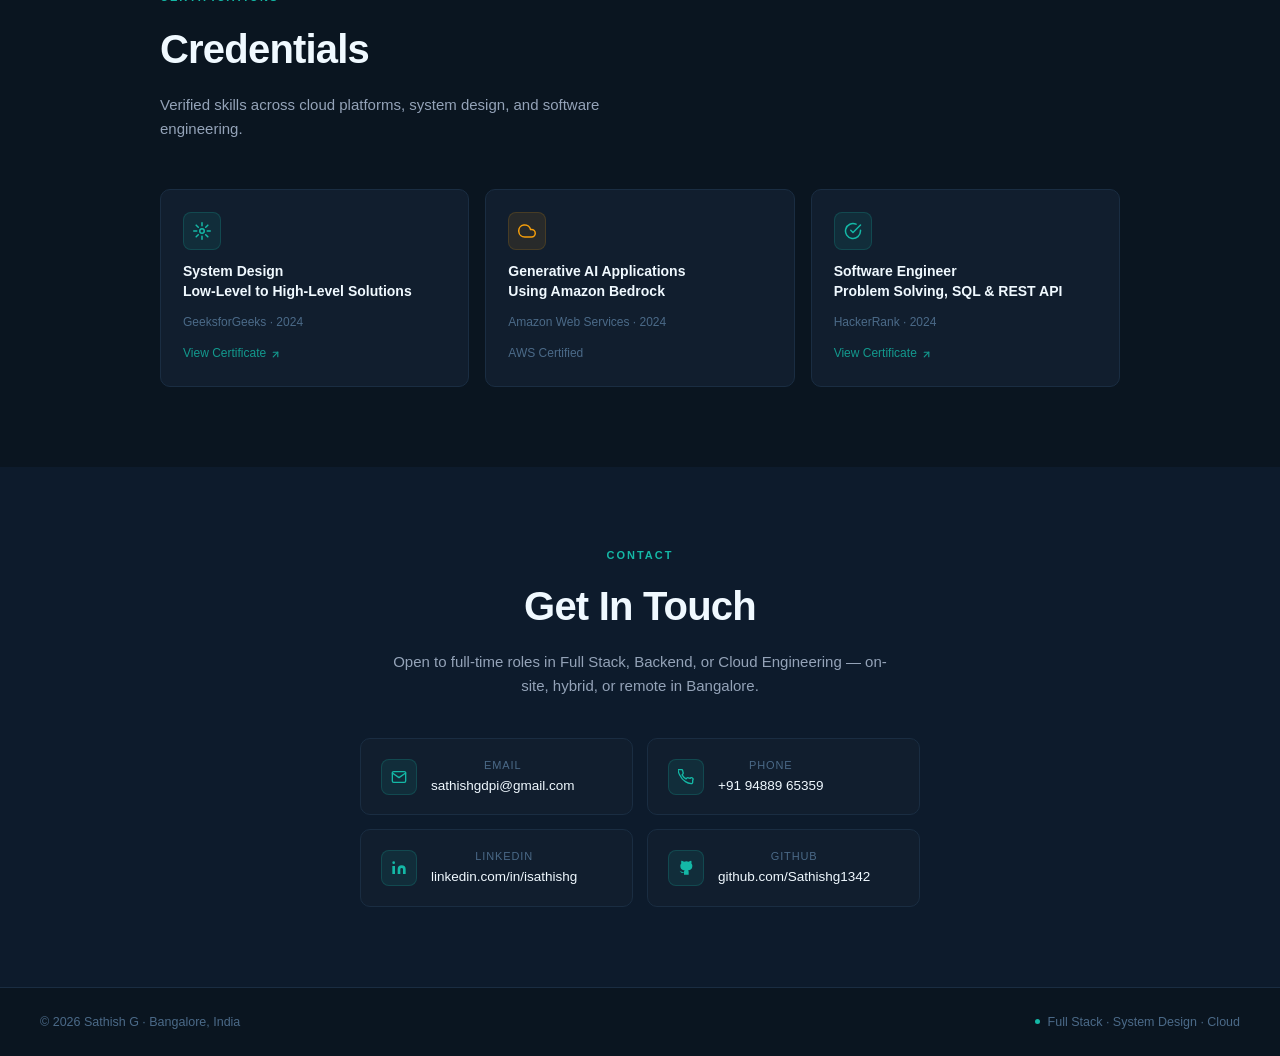
==== commit c12710cd: "Profile & Resume Updated" ====
--- a/index.html
+++ b/index.html
@@ -116,7 +116,7 @@
         <div class="section-label">About</div>
         <h2 class="section-title">Who I Am</h2>
         <div class="about-bio">
-          <p>I'm a <strong>Software Engineer</strong> with 3+ years of experience building scalable full-stack applications and cloud infrastructure at <strong>Narayana Health · Medha Analytics</strong> in Bangalore.</p>
+          <p>I'm a <strong>Software Engineer</strong> with 3+ years of experience building scalable full-stack applications and cloud infrastructure at <strong>Narayana Health · Medha AI</strong> in Bangalore.</p>
           <p>I work across the full stack — from Angular and React frontends to FastAPI and Node.js backends — and manage production deployments on <strong>Microsoft Azure and AWS</strong> with Docker and Kubernetes.</p>
           <p>I've shipped systems that automate hospital workflows, power enterprise browser tools with AI search, and reduced deployment time by <strong>73%</strong> through CI/CD automation.</p>
         </div>
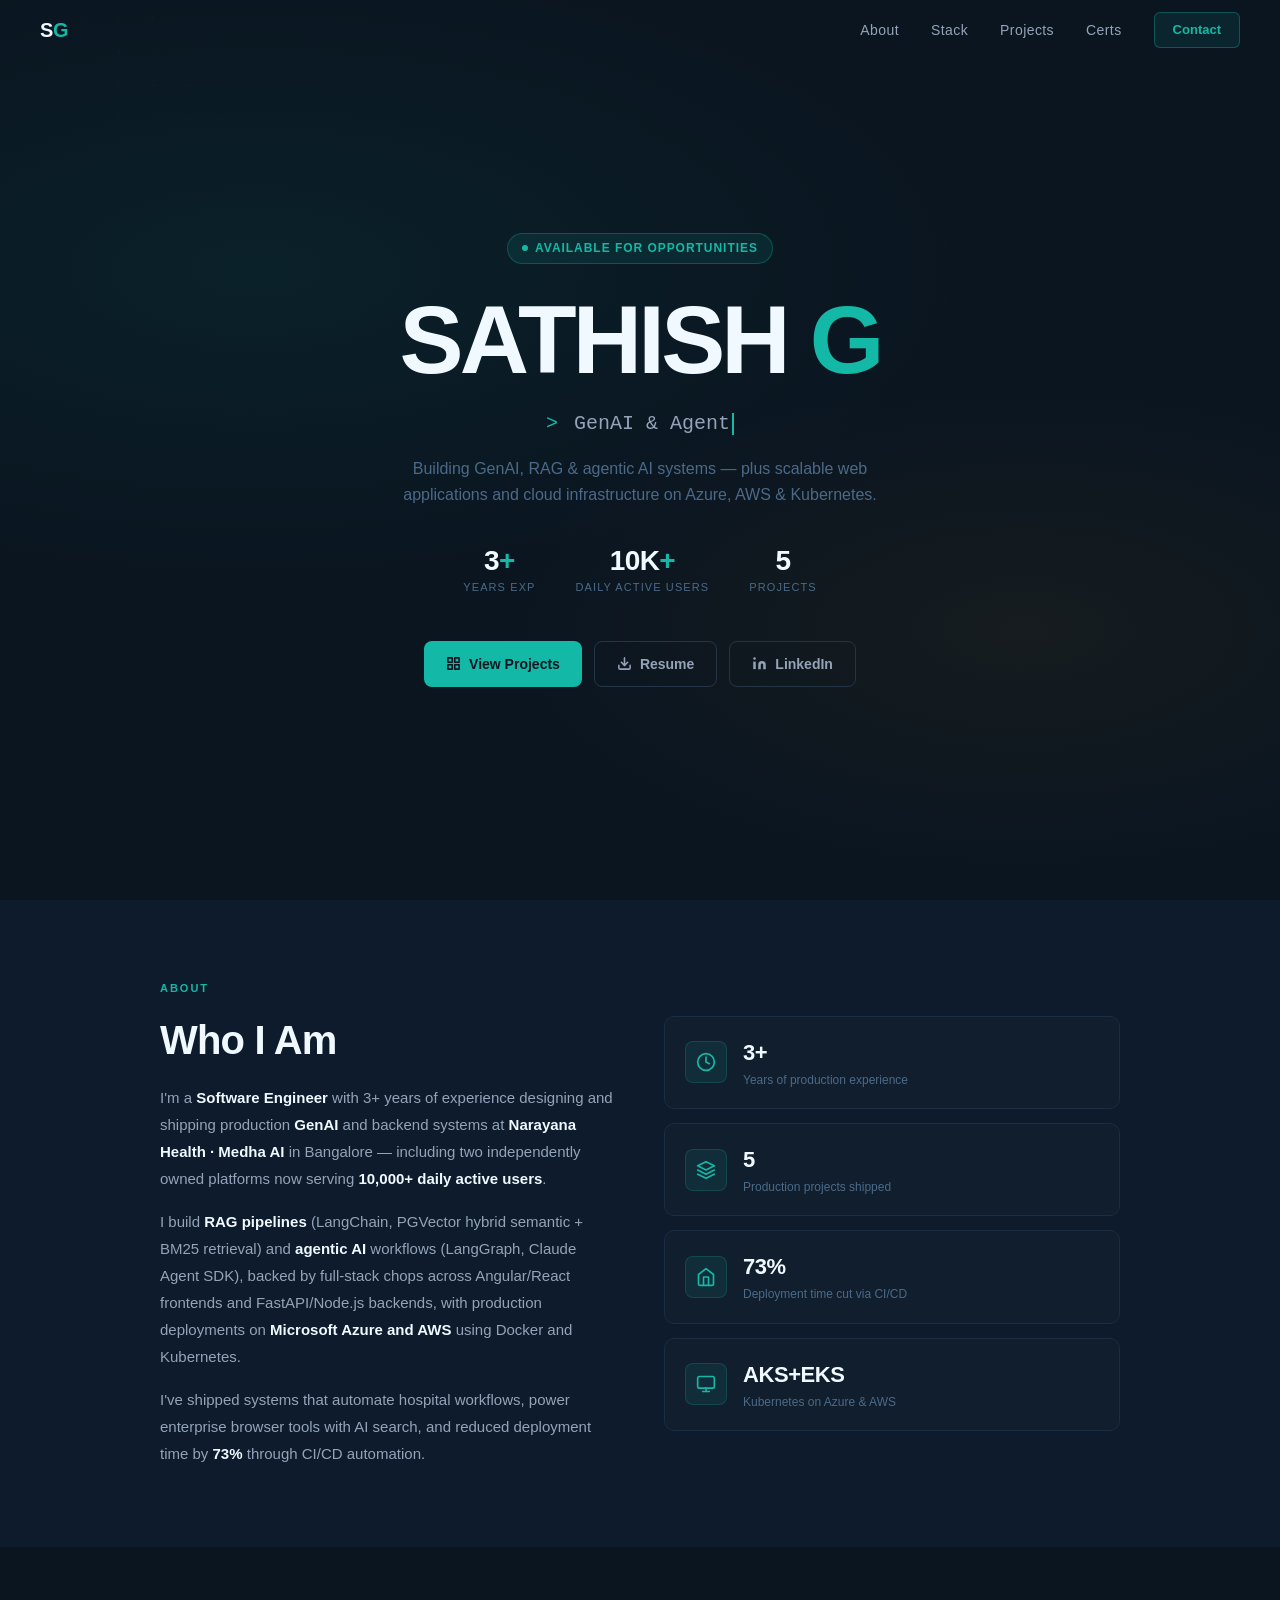
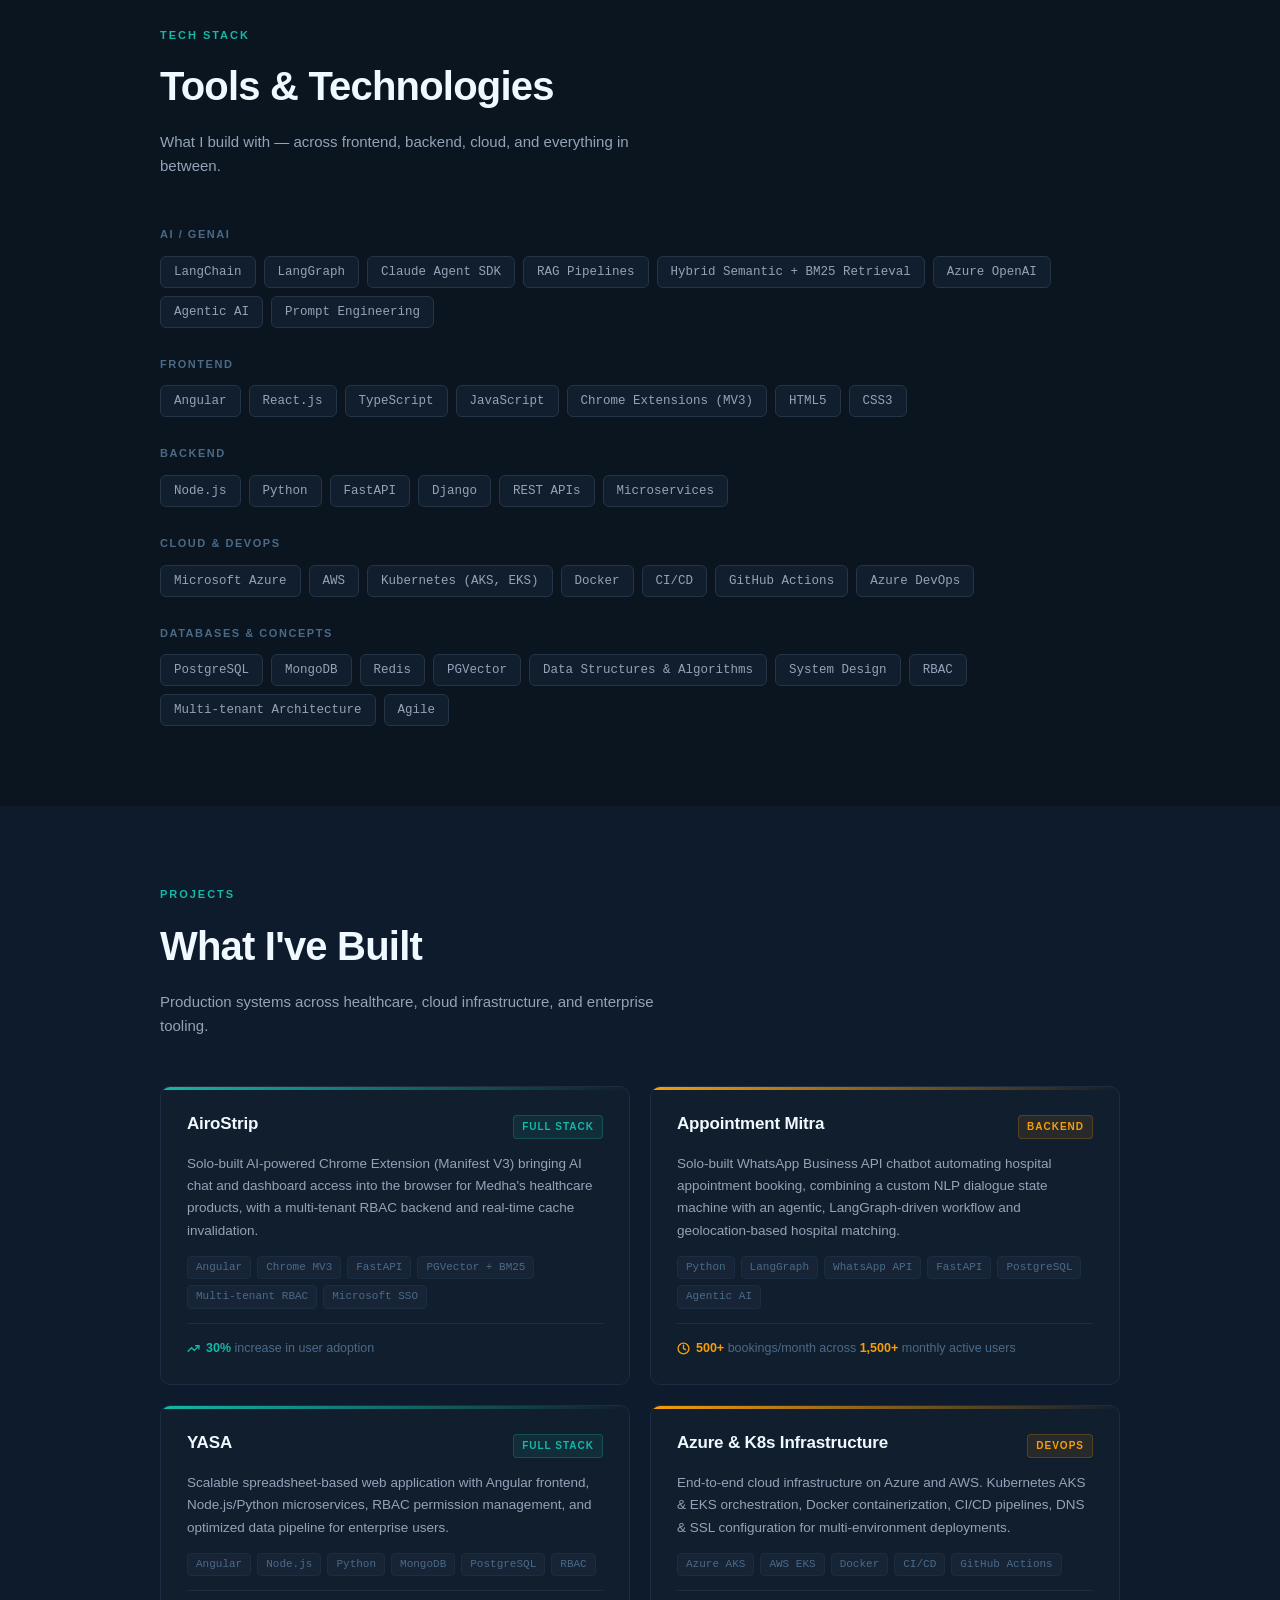
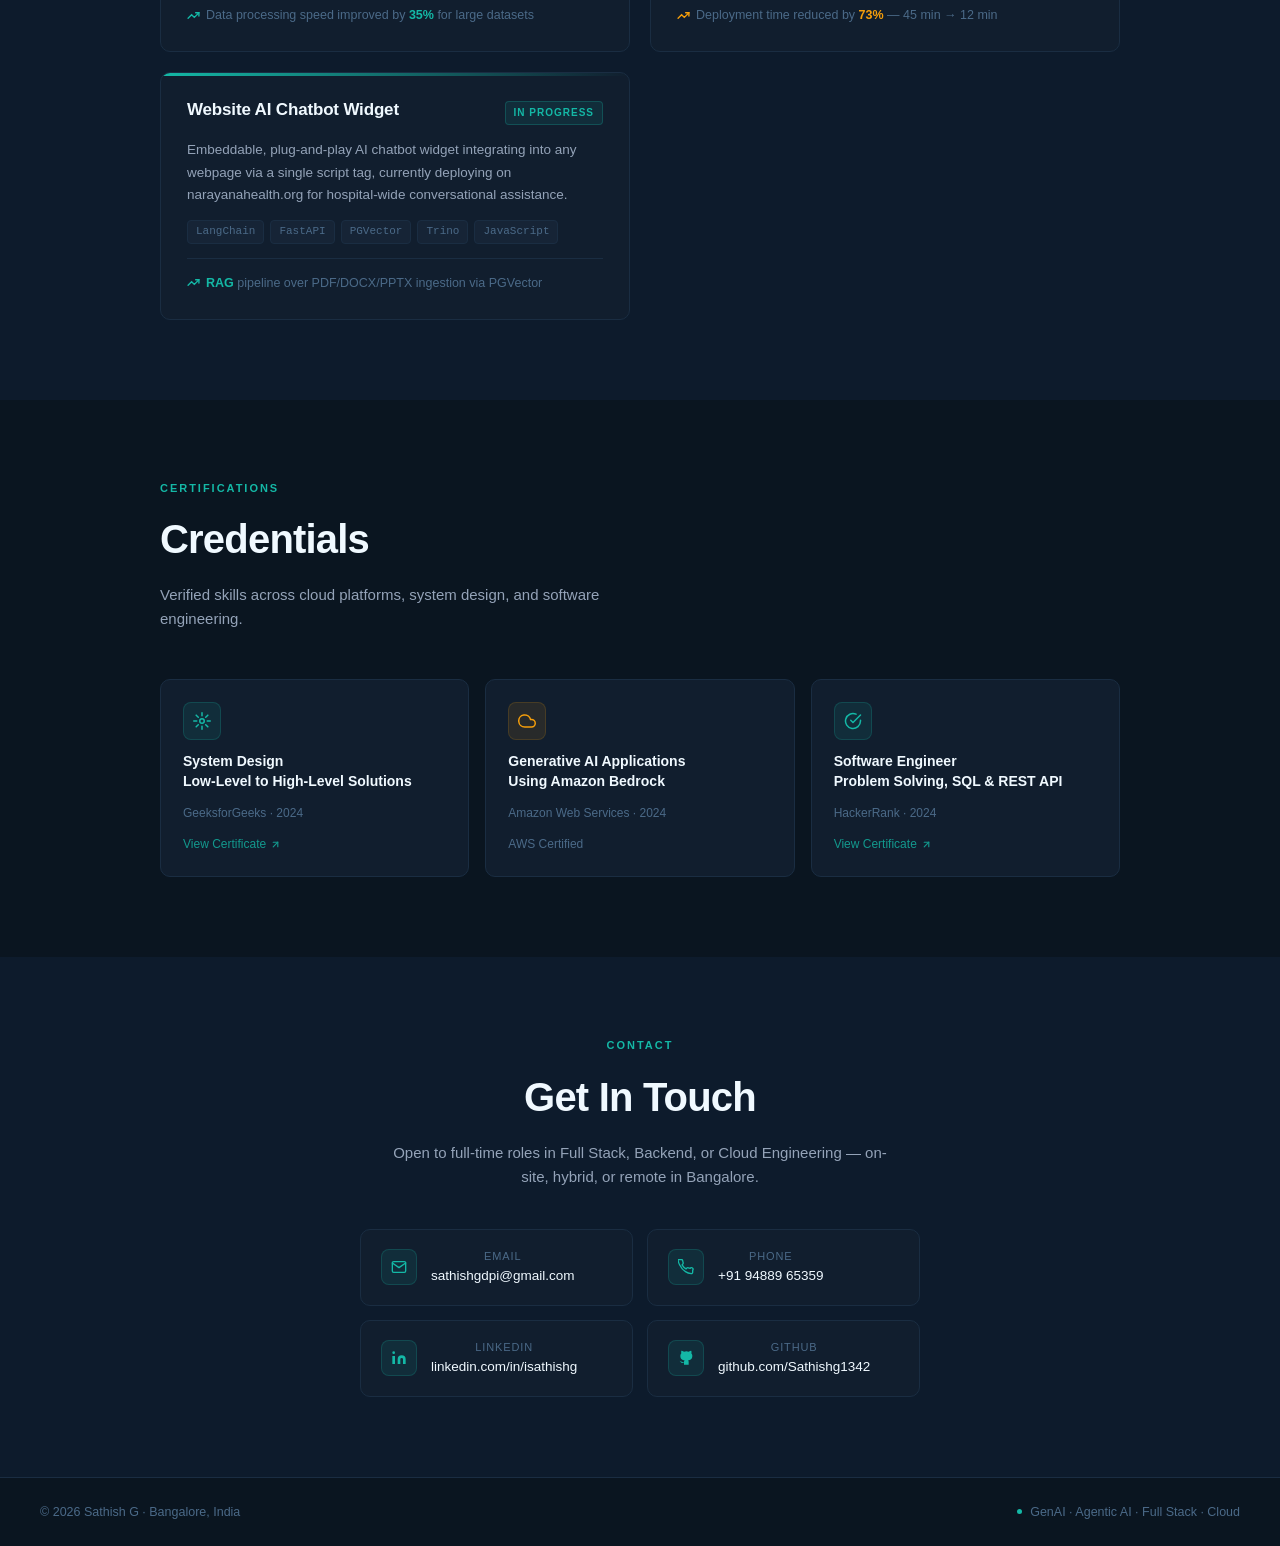
==== commit 6fd9e81a: "Portfolio Updated" ====
--- a/index.html
+++ b/index.html
@@ -5,9 +5,9 @@
 <meta charset="UTF-8">
 <meta name="viewport" content="width=device-width, initial-scale=1">
 
-<title>Sathish G | Software Engineer | Full Stack Developer | System Design | Azure & AWS</title>
-<meta name="description" content="Sathish G — Software Engineer with 3+ years building scalable full-stack web applications and cloud infrastructure on Azure, AWS & Kubernetes. Bangalore, India.">
-<meta name="keywords" content="Sathish G, Software Engineer, Full Stack Developer, System Design, Angular, React, Node.js, Python, FastAPI, Microsoft Azure, AWS, Kubernetes, Docker, CI/CD, Bangalore">
+<title>Sathish G | Software Engineer | GenAI · RAG & Agentic AI | Azure & AWS</title>
+<meta name="description" content="Sathish G — Software Engineer with 3+ years building GenAI, RAG & agentic AI systems and cloud infrastructure on Azure, AWS & Kubernetes. Two solo-built platforms serving 10,000+ daily active users. Bangalore, India.">
+<meta name="keywords" content="Sathish G, Software Engineer, GenAI, RAG, Agentic AI, LangChain, LangGraph, Claude Agent SDK, Full Stack Developer, System Design, Angular, React, Node.js, Python, FastAPI, Microsoft Azure, AWS, Kubernetes, Docker, CI/CD, Bangalore">
 <meta name="author" content="Sathish G">
 
 <link rel="icon" 
@@ -22,8 +22,8 @@
 <link rel="canonical" href="https://sathishg1342.github.io/">
 
 <!-- OpenGraph -->
-<meta property="og:title" content="Sathish G | Software Engineer | Full Stack Developer">
-<meta property="og:description" content="Building scalable web applications & cloud infrastructure on Azure, AWS & Kubernetes.">
+<meta property="og:title" content="Sathish G | Software Engineer | GenAI · RAG & Agentic AI">
+<meta property="og:description" content="Building GenAI, RAG & agentic AI systems, and cloud infrastructure on Azure, AWS & Kubernetes.">
 <meta property="og:type" content="website">
 <meta property="og:url" content="https://sathishg1342.github.io/">
 
@@ -41,7 +41,7 @@
     "https://github.com/Sathishg1342",
     "https://linkedin.com/in/isathishg"
   ],
-  "knowsAbout": ["Full Stack Development", "System Design", "Microsoft Azure", "AWS", "Kubernetes", "Angular", "React", "Node.js", "Python", "FastAPI"]
+  "knowsAbout": ["GenAI", "RAG Pipelines", "Agentic AI", "LangChain", "LangGraph", "Claude Agent SDK", "Full Stack Development", "System Design", "Microsoft Azure", "AWS", "Kubernetes", "Angular", "React", "Node.js", "Python", "FastAPI"]
 }
 </script>
 </head>
@@ -76,19 +76,19 @@
       <span class="prefix">&gt;</span>
       <span id="typed-text"></span><span class="hero-cursor"></span>
     </div>
-    <p class="hero-tagline">Building scalable web applications &amp; cloud infrastructure on Azure, AWS &amp; Kubernetes.</p>
+    <p class="hero-tagline">Building GenAI, RAG &amp; agentic AI systems &mdash; plus scalable web applications and cloud infrastructure on Azure, AWS &amp; Kubernetes.</p>
     <div class="hero-stats">
       <div class="hero-stat">
         <div class="num">3<span>+</span></div>
         <div class="lbl">Years Exp</div>
       </div>
       <div class="hero-stat">
-        <div class="num">4</div>
+        <div class="num">10K<span>+</span></div>
+        <div class="lbl">Daily Active Users</div>
+      </div>
+      <div class="hero-stat">
+        <div class="num">5</div>
         <div class="lbl">Projects</div>
-      </div>
-      <div class="hero-stat">
-        <div class="num">2</div>
-        <div class="lbl">Cloud Platforms</div>
       </div>
     </div>
     <div class="hero-btns">
@@ -116,8 +116,8 @@
         <div class="section-label">About</div>
         <h2 class="section-title">Who I Am</h2>
         <div class="about-bio">
-          <p>I'm a <strong>Software Engineer</strong> with 3+ years of experience building scalable full-stack applications and cloud infrastructure at <strong>Narayana Health · Medha AI</strong> in Bangalore.</p>
-          <p>I work across the full stack — from Angular and React frontends to FastAPI and Node.js backends — and manage production deployments on <strong>Microsoft Azure and AWS</strong> with Docker and Kubernetes.</p>
+          <p>I'm a <strong>Software Engineer</strong> with 3+ years of experience designing and shipping production <strong>GenAI</strong> and backend systems at <strong>Narayana Health · Medha AI</strong> in Bangalore — including two independently owned platforms now serving <strong>10,000+ daily active users</strong>.</p>
+          <p>I build <strong>RAG pipelines</strong> (LangChain, PGVector hybrid semantic + BM25 retrieval) and <strong>agentic AI</strong> workflows (LangGraph, Claude Agent SDK), backed by full-stack chops across Angular/React frontends and FastAPI/Node.js backends, with production deployments on <strong>Microsoft Azure and AWS</strong> using Docker and Kubernetes.</p>
           <p>I've shipped systems that automate hospital workflows, power enterprise browser tools with AI search, and reduced deployment time by <strong>73%</strong> through CI/CD automation.</p>
         </div>
       </div>
@@ -136,7 +136,7 @@
             <svg viewBox="0 0 24 24" fill="none" stroke="var(--teal)" stroke-width="2" stroke-linecap="round" stroke-linejoin="round"><polygon points="12 2 2 7 12 12 22 7 12 2"/><polyline points="2 17 12 22 22 17"/><polyline points="2 12 12 17 22 12"/></svg>
           </div>
           <div class="about-card-text">
-            <div class="big">4</div>
+            <div class="big">5</div>
             <div class="small">Production projects shipped</div>
           </div>
         </div>
@@ -170,6 +170,19 @@
     <h2 class="section-title">Tools &amp; Technologies</h2>
     <p class="section-sub">What I build with — across frontend, backend, cloud, and everything in between.</p>
 
+    <div class="stack-group">
+      <div class="stack-group-label">AI / GenAI</div>
+      <div class="chips">
+        <span class="chip chip-amber">LangChain</span>
+        <span class="chip chip-amber">LangGraph</span>
+        <span class="chip chip-amber">Claude Agent SDK</span>
+        <span class="chip chip-amber">RAG Pipelines</span>
+        <span class="chip chip-amber">Hybrid Semantic + BM25 Retrieval</span>
+        <span class="chip chip-amber">Azure OpenAI</span>
+        <span class="chip chip-amber">Agentic AI</span>
+        <span class="chip chip-amber">Prompt Engineering</span>
+      </div>
+    </div>
     <div class="stack-group">
       <div class="stack-group-label">Frontend</div>
       <div class="chips">
@@ -236,18 +249,18 @@
           <div class="project-name">AiroStrip</div>
           <div class="project-badge badge-teal">Full Stack</div>
         </div>
-        <p class="project-desc">AI-powered browser productivity platform. Chrome Extension (Manifest V3) with Angular side panel, enterprise knowledge search via RAG pipeline, and multi-tenant RBAC backend.</p>
+        <p class="project-desc">Solo-built AI-powered Chrome Extension (Manifest V3) bringing AI chat and dashboard access into the browser for Medha's healthcare products, with a multi-tenant RBAC backend and real-time cache invalidation.</p>
         <div class="project-tags">
           <span class="project-tag">Angular</span>
           <span class="project-tag">Chrome MV3</span>
           <span class="project-tag">FastAPI</span>
-          <span class="project-tag">Azure OpenAI</span>
-          <span class="project-tag">PGVector</span>
-          <span class="project-tag">Multi-tenant</span>
+          <span class="project-tag">PGVector + BM25</span>
+          <span class="project-tag">Multi-tenant RBAC</span>
+          <span class="project-tag">Microsoft SSO</span>
         </div>
         <div class="project-metric metric-teal">
           <svg width="13" height="13" viewBox="0 0 24 24" fill="none" stroke="var(--teal)" stroke-width="2.5" stroke-linecap="round"><polyline points="22 7 13.5 15.5 8.5 10.5 2 17"/><polyline points="16 7 22 7 22 13"/></svg>
-          <span>RAG pipeline with <strong>hybrid semantic + BM25</strong> retrieval</span>
+          <span><strong>30%</strong> increase in user adoption</span>
         </div>
       </div>
 
@@ -256,17 +269,18 @@
           <div class="project-name">Appointment Mitra</div>
           <div class="project-badge badge-amber">Backend</div>
         </div>
-        <p class="project-desc">WhatsApp chatbot for automated hospital appointment booking. Multi-turn dialogue state machine with geolocation-based hospital matching and payment gateway integration.</p>
+        <p class="project-desc">Solo-built WhatsApp Business API chatbot automating hospital appointment booking, combining a custom NLP dialogue state machine with an agentic, LangGraph-driven workflow and geolocation-based hospital matching.</p>
         <div class="project-tags">
           <span class="project-tag">Python</span>
+          <span class="project-tag">LangGraph</span>
           <span class="project-tag">WhatsApp API</span>
           <span class="project-tag">FastAPI</span>
           <span class="project-tag">PostgreSQL</span>
-          <span class="project-tag">State Machine</span>
+          <span class="project-tag">Agentic AI</span>
         </div>
         <div class="project-metric metric-amber">
           <svg width="13" height="13" viewBox="0 0 24 24" fill="none" stroke="var(--amber)" stroke-width="2.5" stroke-linecap="round"><circle cx="12" cy="12" r="10"/><polyline points="12 6 12 12 16 14"/></svg>
-          <span>Automated booking flow reducing <strong>manual effort</strong> significantly</span>
+          <span><strong>500+</strong> bookings/month across <strong>1,500+</strong> monthly active users</span>
         </div>
       </div>
 
@@ -306,6 +320,25 @@
         <div class="project-metric metric-amber">
           <svg width="13" height="13" viewBox="0 0 24 24" fill="none" stroke="var(--amber)" stroke-width="2.5" stroke-linecap="round"><polyline points="22 7 13.5 15.5 8.5 10.5 2 17"/><polyline points="16 7 22 7 22 13"/></svg>
           <span>Deployment time reduced by <strong>73%</strong> — 45 min → 12 min</span>
+        </div>
+      </div>
+
+      <div class="project-card card-teal">
+        <div class="project-head">
+          <div class="project-name">Website AI Chatbot Widget</div>
+          <div class="project-badge badge-teal">In Progress</div>
+        </div>
+        <p class="project-desc">Embeddable, plug-and-play AI chatbot widget integrating into any webpage via a single script tag, currently deploying on narayanahealth.org for hospital-wide conversational assistance.</p>
+        <div class="project-tags">
+          <span class="project-tag">LangChain</span>
+          <span class="project-tag">FastAPI</span>
+          <span class="project-tag">PGVector</span>
+          <span class="project-tag">Trino</span>
+          <span class="project-tag">JavaScript</span>
+        </div>
+        <div class="project-metric metric-teal">
+          <svg width="13" height="13" viewBox="0 0 24 24" fill="none" stroke="var(--teal)" stroke-width="2.5" stroke-linecap="round"><polyline points="22 7 13.5 15.5 8.5 10.5 2 17"/><polyline points="16 7 22 7 22 13"/></svg>
+          <span><strong>RAG</strong> pipeline over PDF/DOCX/PPTX ingestion via PGVector</span>
         </div>
       </div>
 
@@ -410,7 +443,7 @@
   <span>© 2026 Sathish G · Bangalore, India</span>
   <div class="footer-right">
     <div class="footer-dot"></div>
-    <span>Full Stack · System Design · Cloud</span>
+    <span>GenAI · Agentic AI · Full Stack · Cloud</span>
   </div>
 </footer>
 
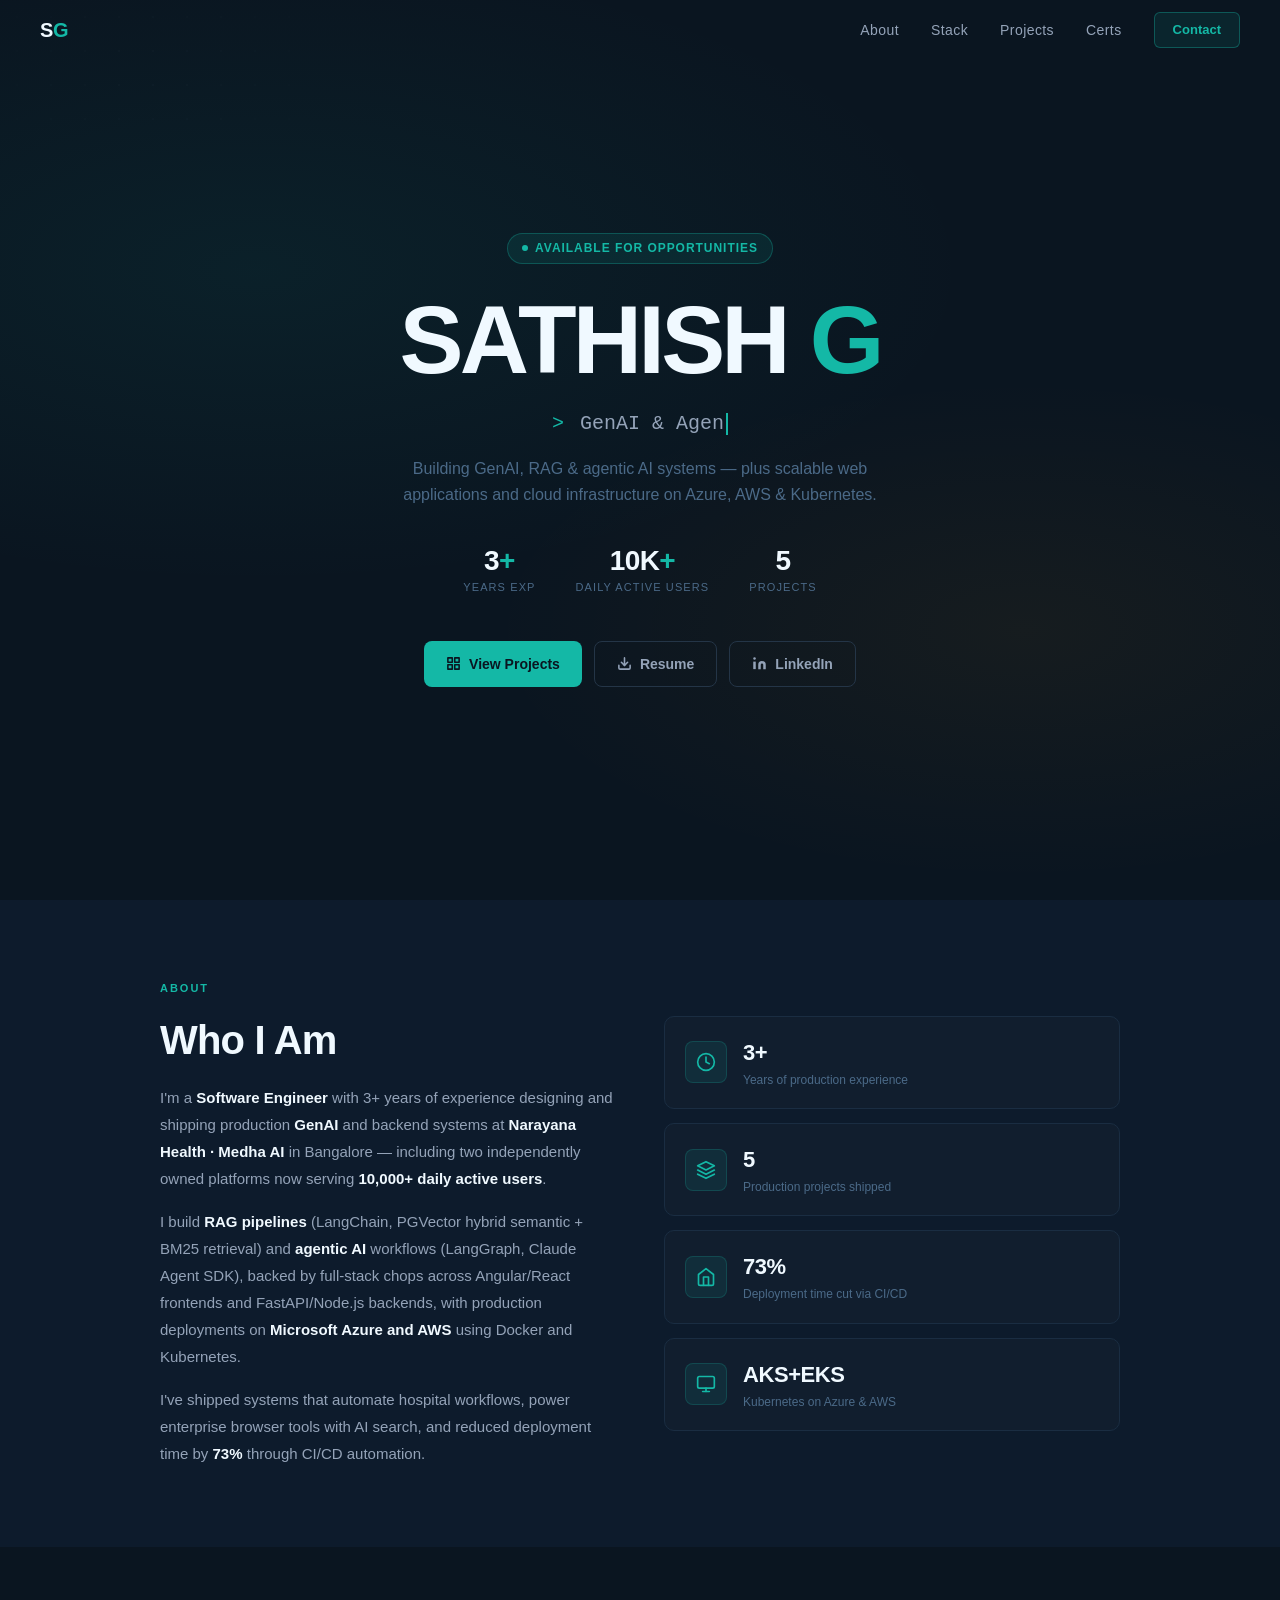
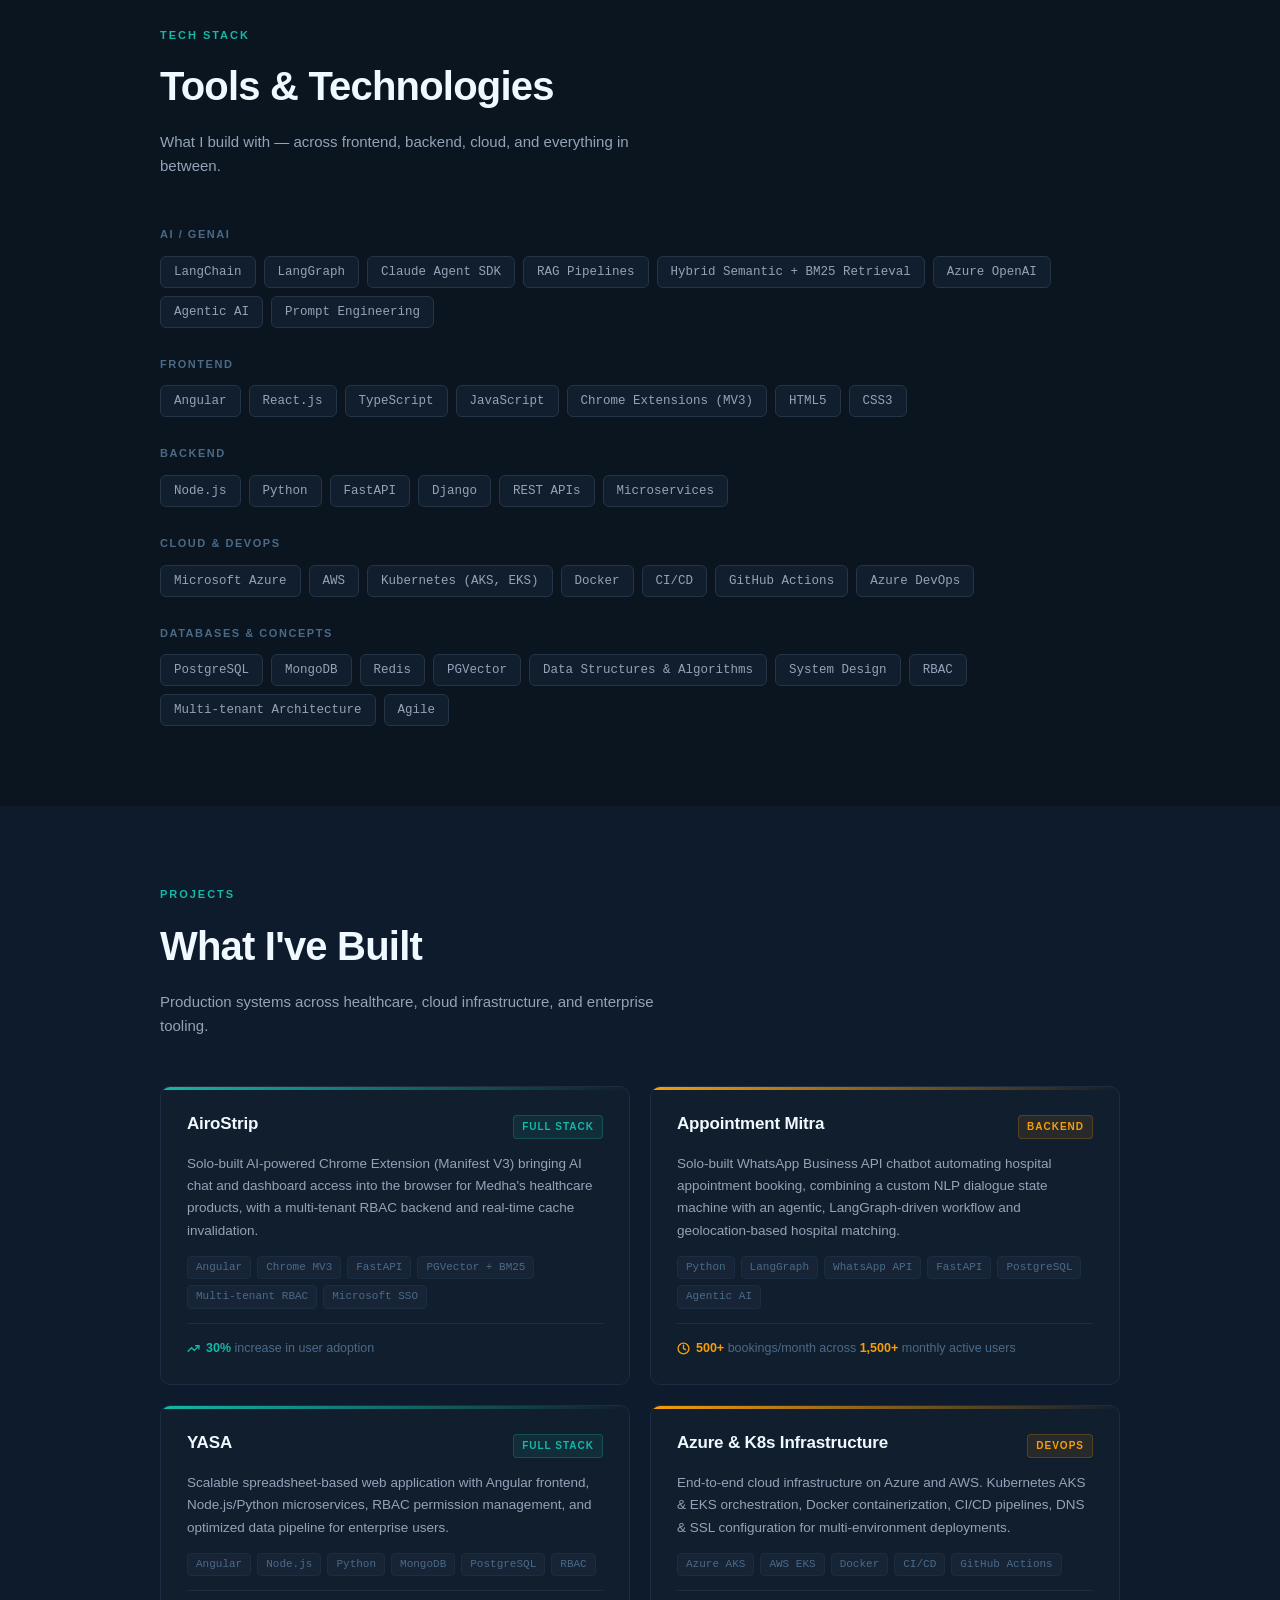
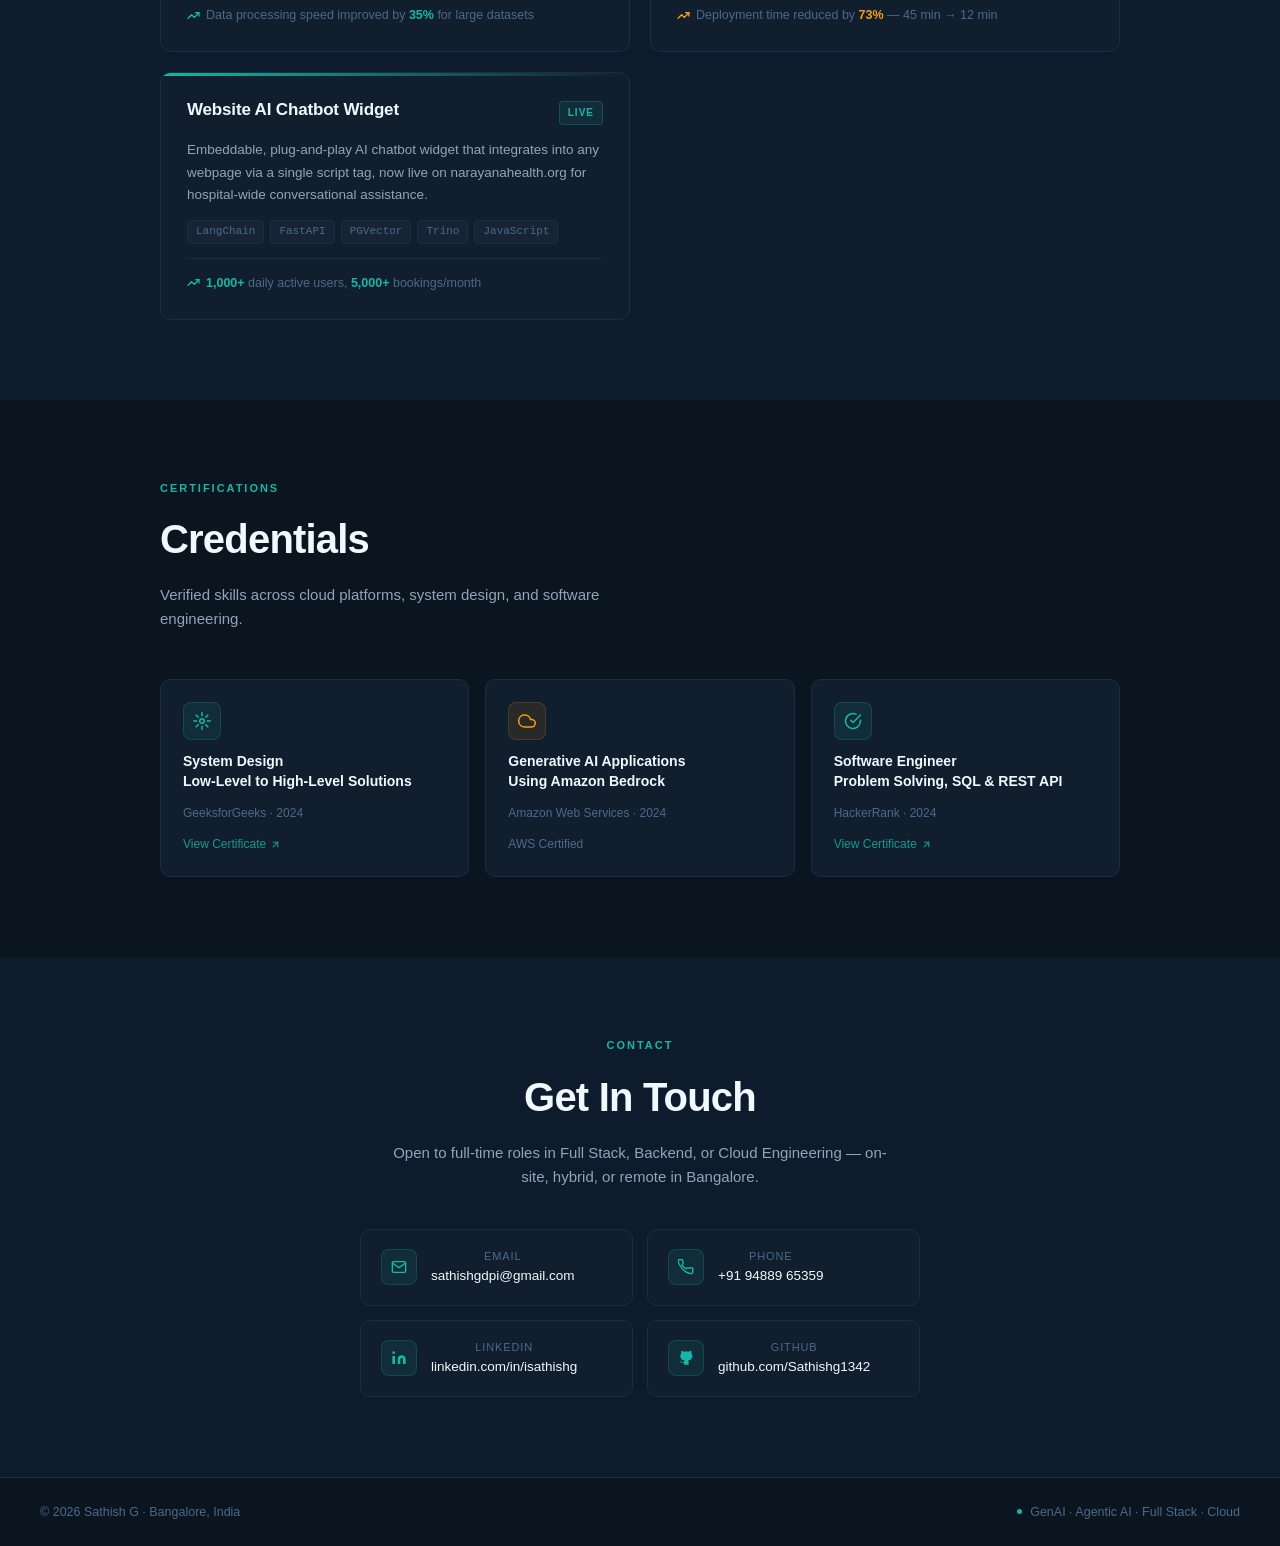
==== commit d6cf74cc: "Portfolio Updated" ====
--- a/index.html
+++ b/index.html
@@ -326,9 +326,9 @@
       <div class="project-card card-teal">
         <div class="project-head">
           <div class="project-name">Website AI Chatbot Widget</div>
-          <div class="project-badge badge-teal">In Progress</div>
-        </div>
-        <p class="project-desc">Embeddable, plug-and-play AI chatbot widget integrating into any webpage via a single script tag, currently deploying on narayanahealth.org for hospital-wide conversational assistance.</p>
+          <div class="project-badge badge-teal">Live</div>
+        </div>
+        <p class="project-desc">Embeddable, plug-and-play AI chatbot widget that integrates into any webpage via a single script tag, now live on narayanahealth.org for hospital-wide conversational assistance.</p>
         <div class="project-tags">
           <span class="project-tag">LangChain</span>
           <span class="project-tag">FastAPI</span>
@@ -338,7 +338,7 @@
         </div>
         <div class="project-metric metric-teal">
           <svg width="13" height="13" viewBox="0 0 24 24" fill="none" stroke="var(--teal)" stroke-width="2.5" stroke-linecap="round"><polyline points="22 7 13.5 15.5 8.5 10.5 2 17"/><polyline points="16 7 22 7 22 13"/></svg>
-          <span><strong>RAG</strong> pipeline over PDF/DOCX/PPTX ingestion via PGVector</span>
+          <span><strong>1,000+</strong> daily active users, <strong>5,000+</strong> bookings/month</span>
         </div>
       </div>
 
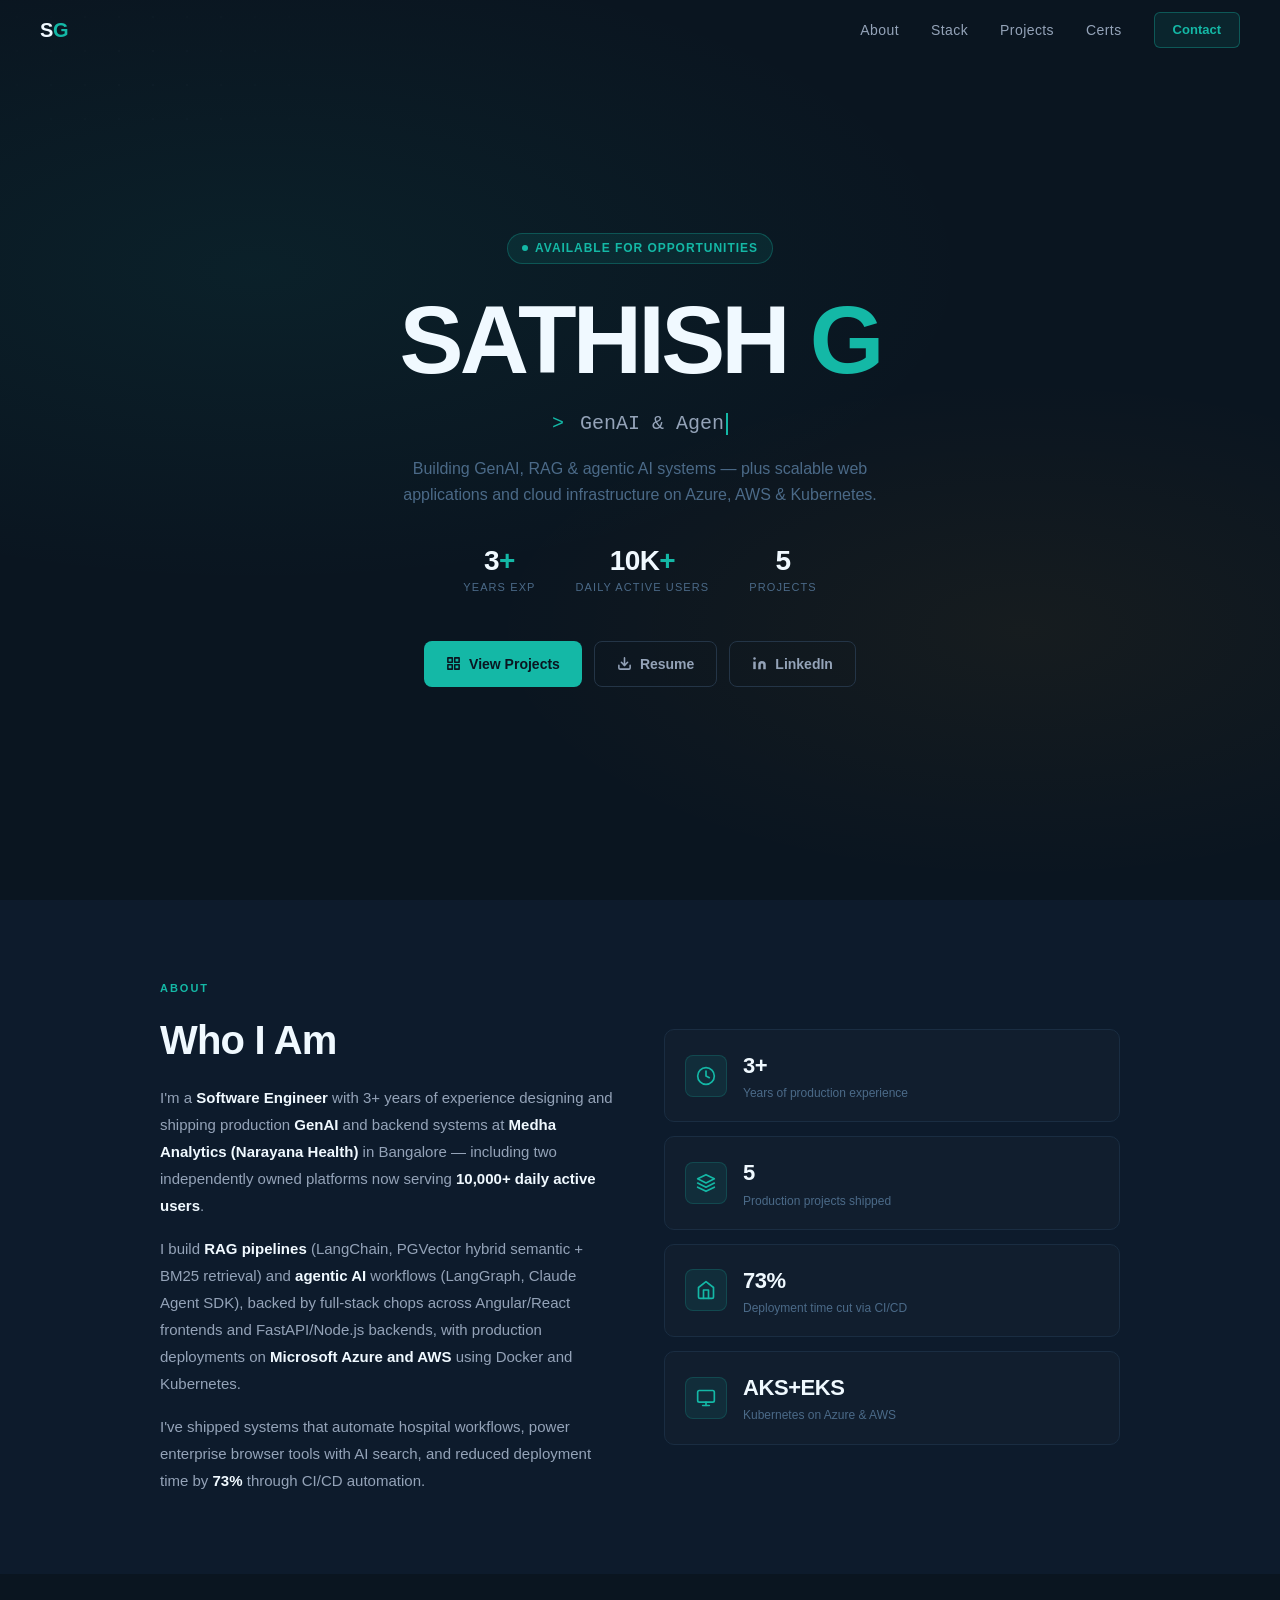
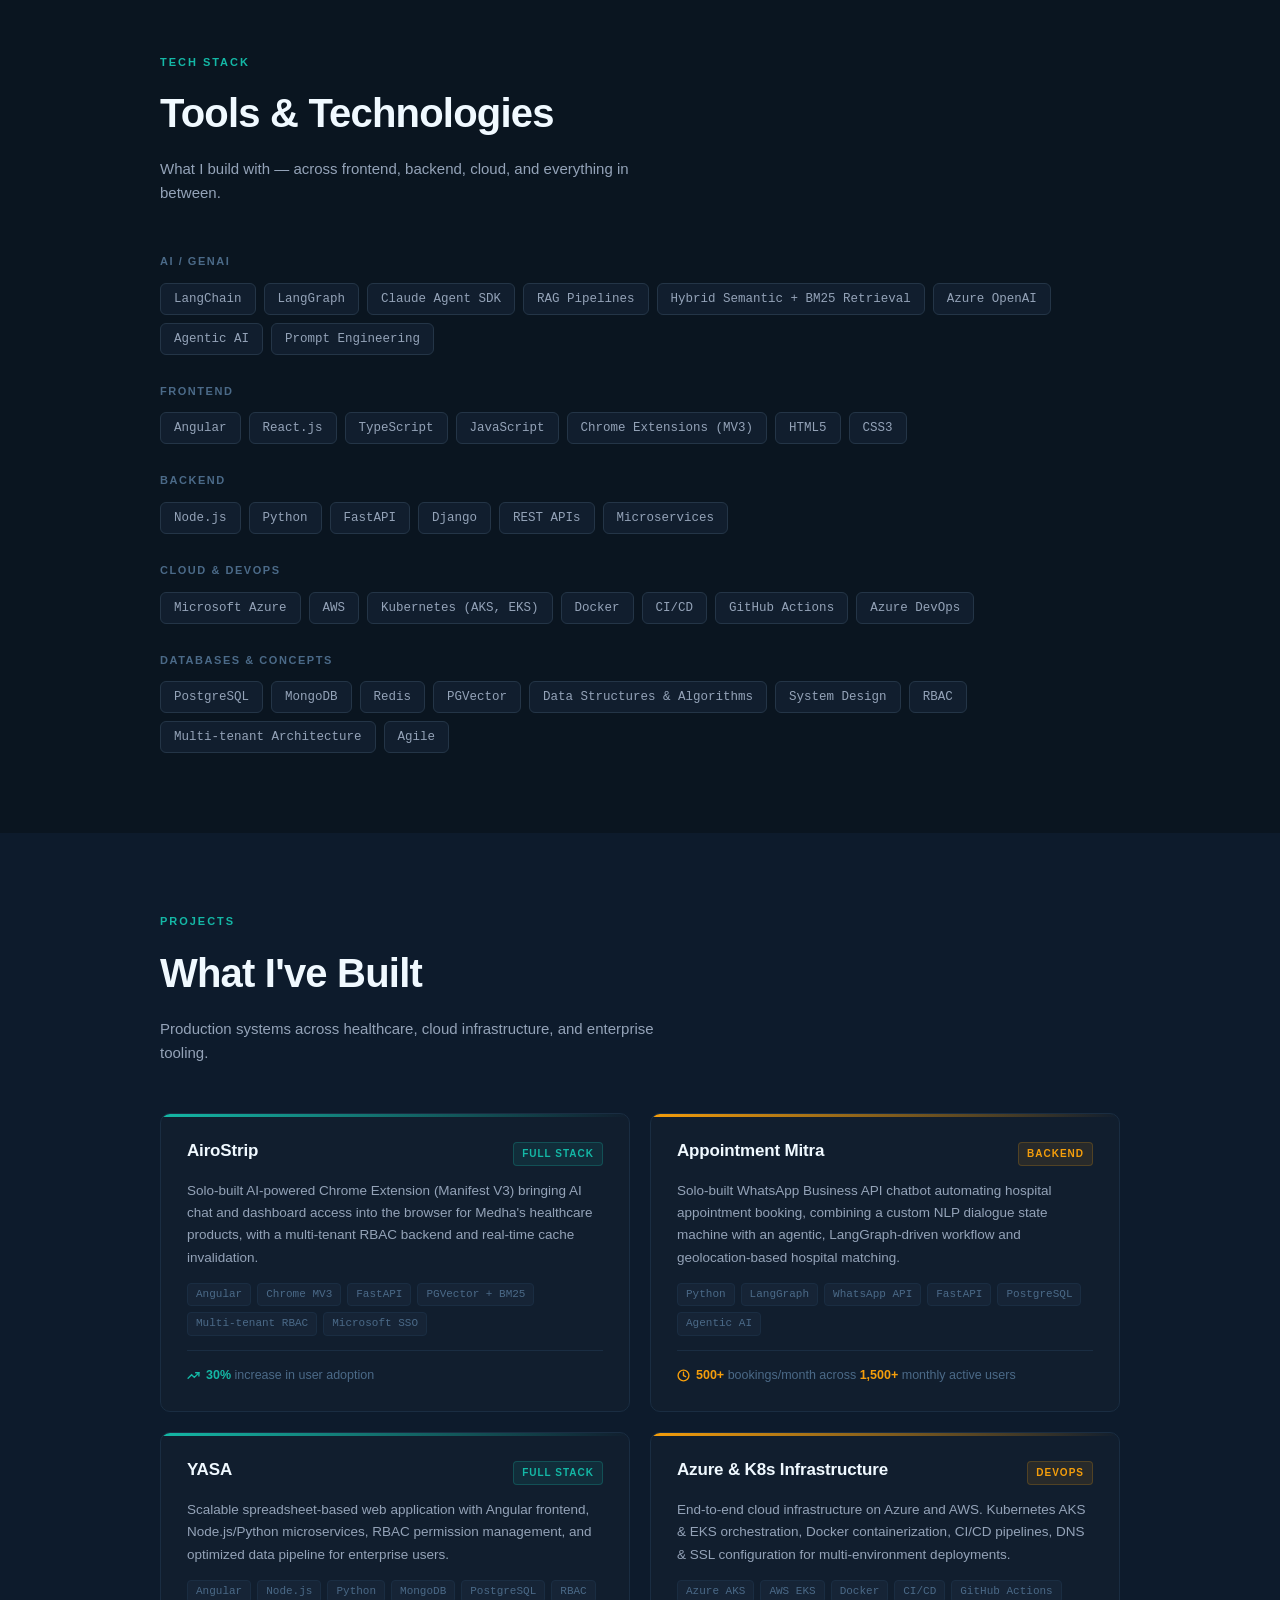
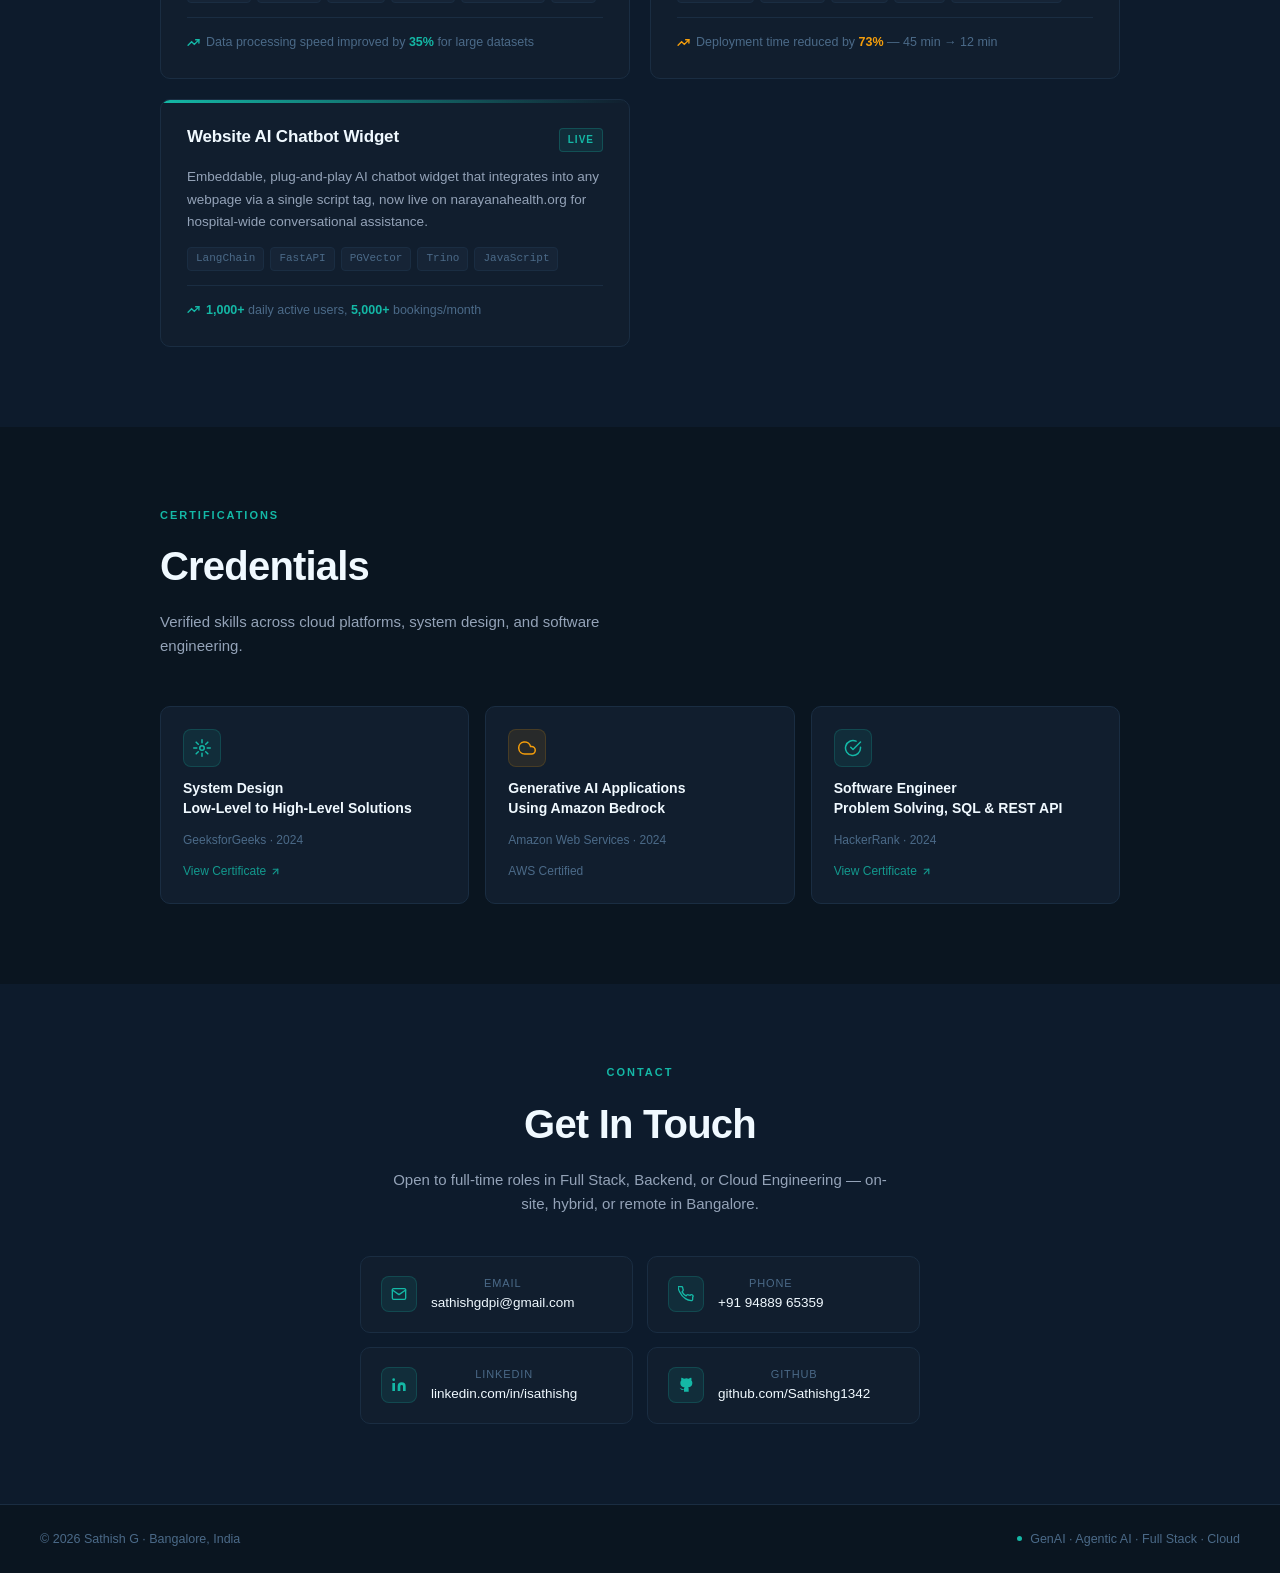
==== commit 0a9e6aad: "Company Name Updated" ====
--- a/index.html
+++ b/index.html
@@ -116,7 +116,7 @@
         <div class="section-label">About</div>
         <h2 class="section-title">Who I Am</h2>
         <div class="about-bio">
-          <p>I'm a <strong>Software Engineer</strong> with 3+ years of experience designing and shipping production <strong>GenAI</strong> and backend systems at <strong>Narayana Health · Medha AI</strong> in Bangalore — including two independently owned platforms now serving <strong>10,000+ daily active users</strong>.</p>
+          <p>I'm a <strong>Software Engineer</strong> with 3+ years of experience designing and shipping production <strong>GenAI</strong> and backend systems at <strong>Medha Analytics (Narayana Health)</strong> in Bangalore — including two independently owned platforms now serving <strong>10,000+ daily active users</strong>.</p>
           <p>I build <strong>RAG pipelines</strong> (LangChain, PGVector hybrid semantic + BM25 retrieval) and <strong>agentic AI</strong> workflows (LangGraph, Claude Agent SDK), backed by full-stack chops across Angular/React frontends and FastAPI/Node.js backends, with production deployments on <strong>Microsoft Azure and AWS</strong> using Docker and Kubernetes.</p>
           <p>I've shipped systems that automate hospital workflows, power enterprise browser tools with AI search, and reduced deployment time by <strong>73%</strong> through CI/CD automation.</p>
         </div>
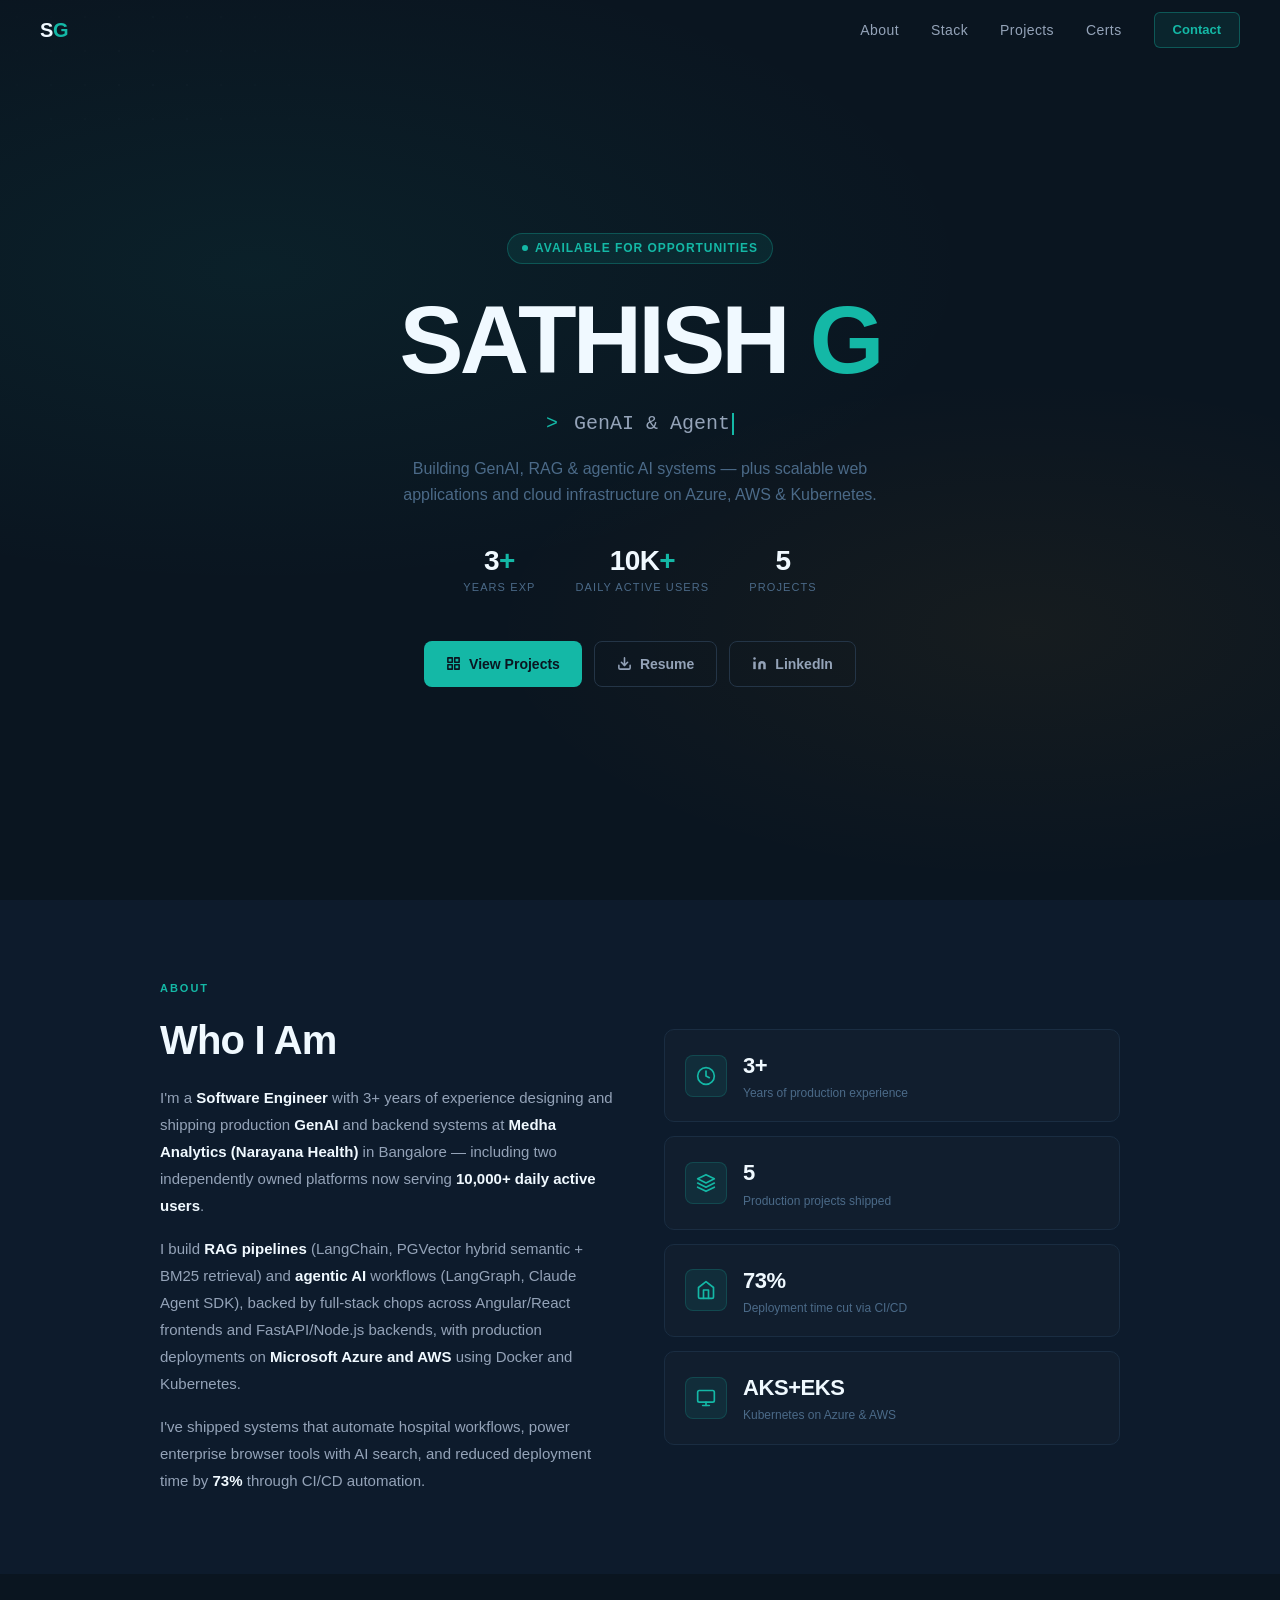
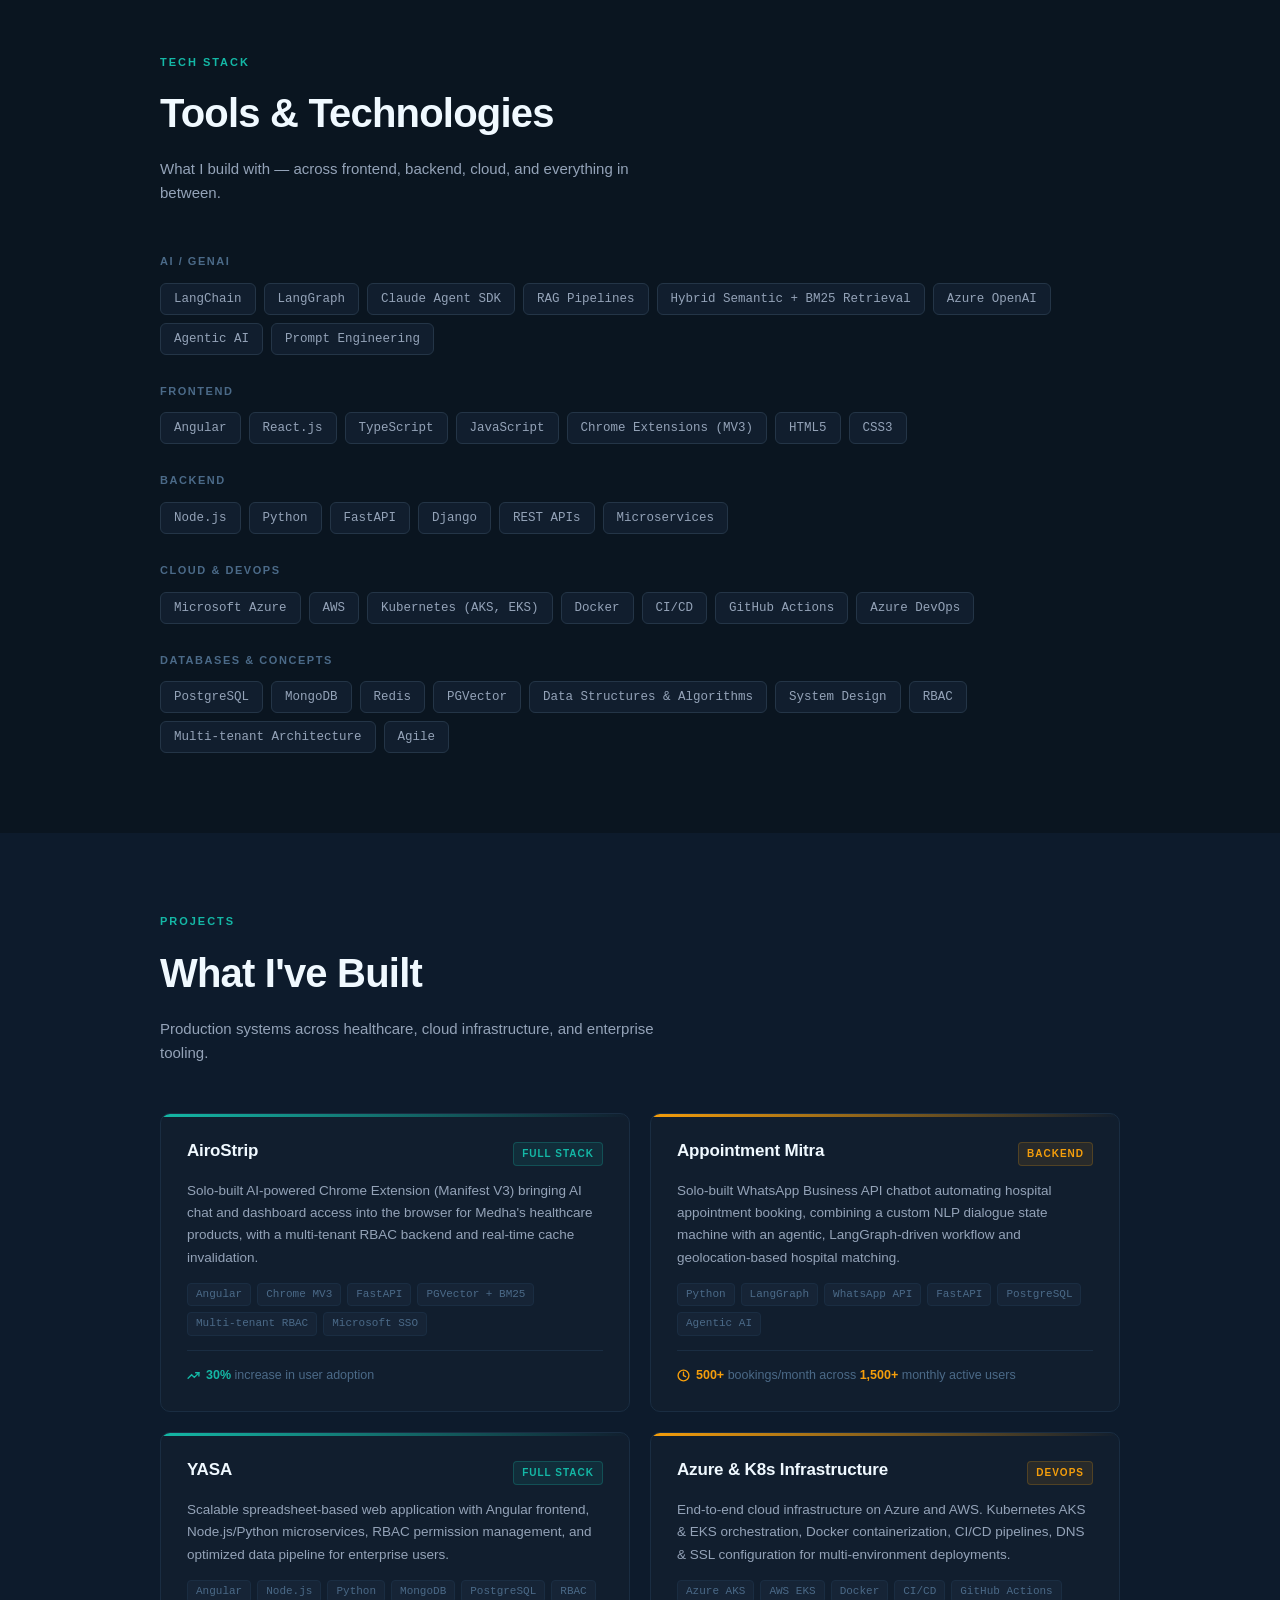
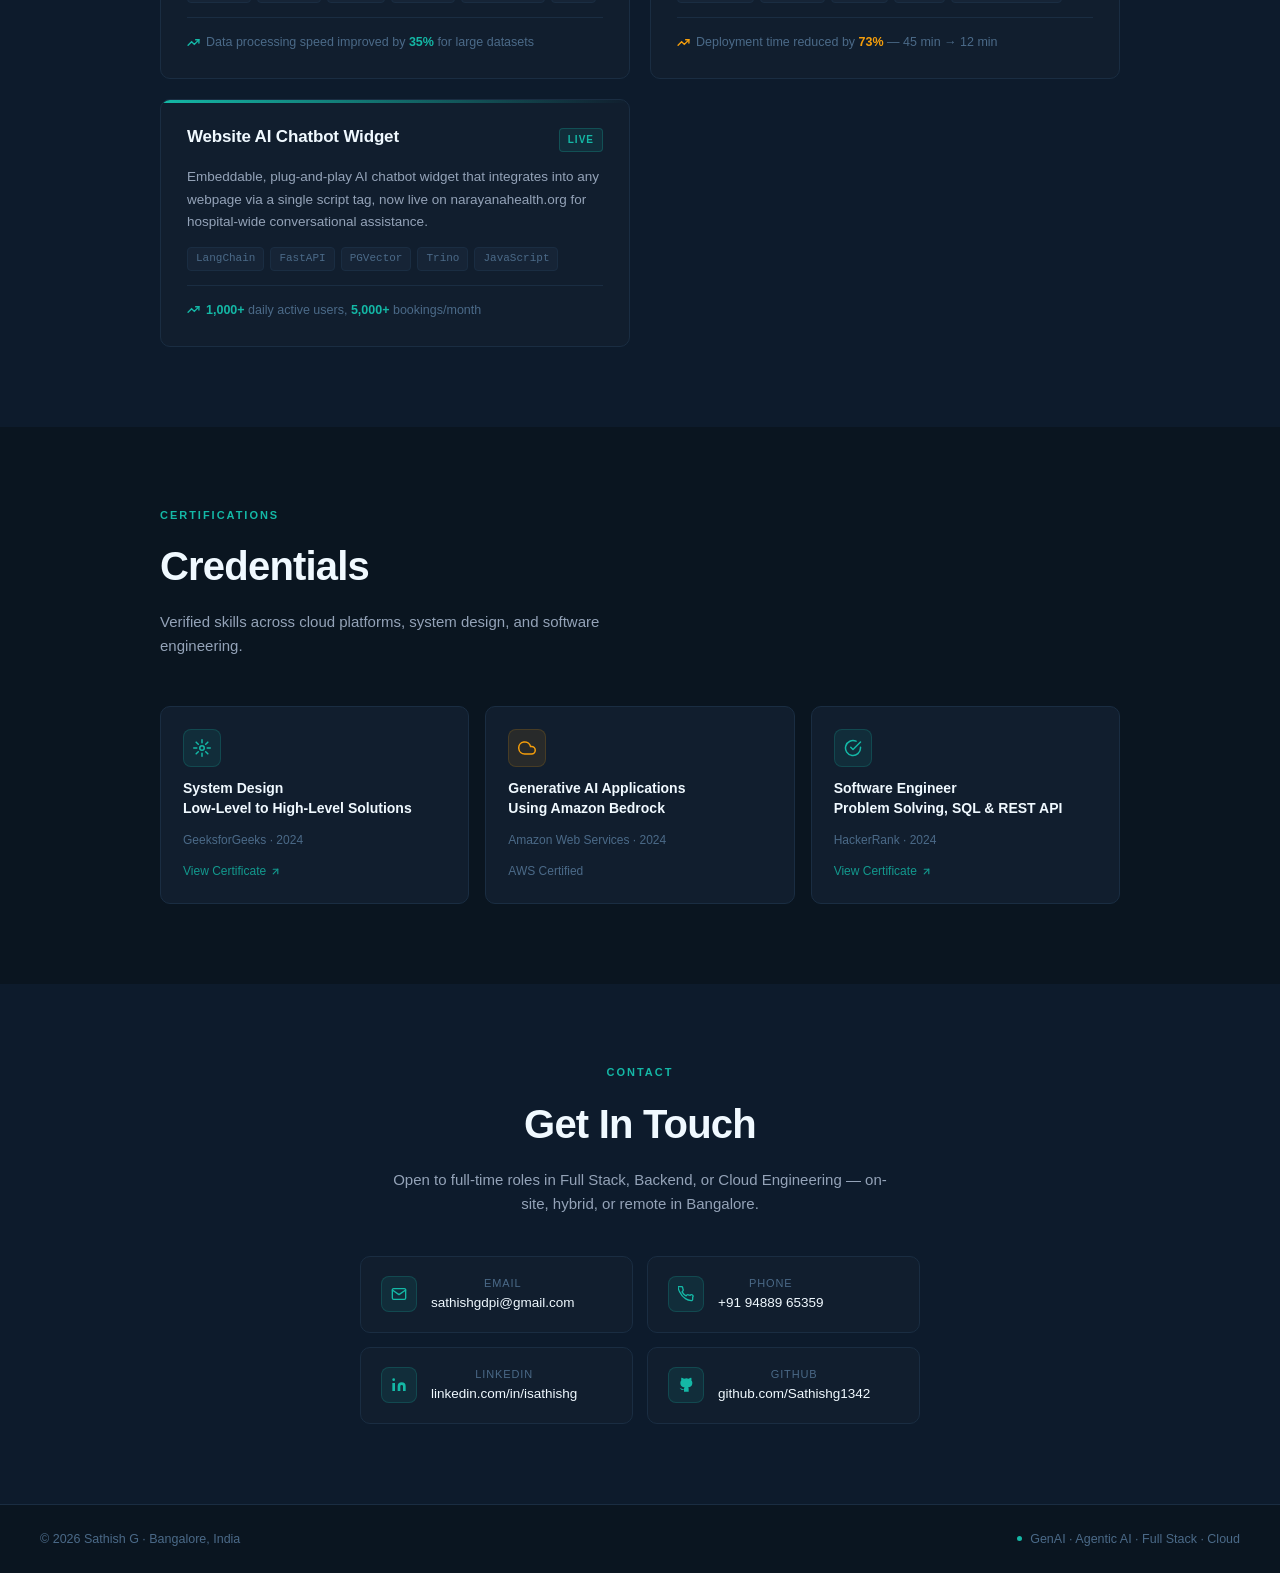
==== commit 85d0029c: "Google Site verification Added" ====
--- a/index.html
+++ b/index.html
@@ -5,12 +5,15 @@
 <meta charset="UTF-8">
 <meta name="viewport" content="width=device-width, initial-scale=1">
 
-<title>Sathish G | Software Engineer | GenAI · RAG & Agentic AI | Azure & AWS</title>
-<meta name="description" content="Sathish G — Software Engineer with 3+ years building GenAI, RAG & agentic AI systems and cloud infrastructure on Azure, AWS & Kubernetes. Two solo-built platforms serving 10,000+ daily active users. Bangalore, India.">
+<title>Sathish G | Software Engineer — GenAI, RAG &amp; Agentic AI</title>
+<meta name="description" content="Sathish G — Bangalore-based Software Engineer building GenAI, RAG & agentic AI systems on Azure, AWS & Kubernetes. Two solo-built platforms, 10,000+ daily active users.">
 <meta name="keywords" content="Sathish G, Software Engineer, GenAI, RAG, Agentic AI, LangChain, LangGraph, Claude Agent SDK, Full Stack Developer, System Design, Angular, React, Node.js, Python, FastAPI, Microsoft Azure, AWS, Kubernetes, Docker, CI/CD, Bangalore">
 <meta name="author" content="Sathish G">
-
-<link rel="icon" 
+<meta name="robots" content="index, follow, max-image-preview:large">
+<meta name="theme-color" content="#0A1520">
+<meta name="google-site-verification" content="fDopiYEM-3ejC6NqxOJigCQwsBHEMHG6MY1jtE9PJ4E" />
+
+<link rel="icon"
   href="data:image/svg+xml,
   <svg xmlns='http://www.w3.org/2000/svg' viewBox='0 0 32 32'>
     <rect width='32' height='32' rx='7' fill='%230A1520'/>
@@ -22,26 +25,50 @@
 <link rel="canonical" href="https://sathishg1342.github.io/">
 
 <!-- OpenGraph -->
-<meta property="og:title" content="Sathish G | Software Engineer | GenAI · RAG & Agentic AI">
-<meta property="og:description" content="Building GenAI, RAG & agentic AI systems, and cloud infrastructure on Azure, AWS & Kubernetes.">
+<meta property="og:title" content="Sathish G | Software Engineer — GenAI, RAG & Agentic AI">
+<meta property="og:description" content="3+ years building GenAI, RAG & agentic AI systems and cloud infrastructure on Azure, AWS & Kubernetes. Two solo-built platforms serving 10,000+ daily active users.">
 <meta property="og:type" content="website">
 <meta property="og:url" content="https://sathishg1342.github.io/">
+<meta property="og:site_name" content="Sathish G — Portfolio">
+<meta property="og:locale" content="en_IN">
+
+<!-- Twitter Card -->
+<meta name="twitter:card" content="summary">
+<meta name="twitter:title" content="Sathish G | Software Engineer — GenAI, RAG & Agentic AI">
+<meta name="twitter:description" content="3+ years building GenAI, RAG & agentic AI systems and cloud infrastructure on Azure, AWS & Kubernetes.">
 
 <!-- Structured data -->
 <script type="application/ld+json">
 {
   "@context": "https://schema.org",
-  "@type": "Person",
-  "name": "Sathish G",
-  "jobTitle": "Software Engineer",
-  "url": "https://sathishg1342.github.io/",
-  "email": "sathishgdpi@gmail.com",
-  "address": { "@type": "PostalAddress", "addressLocality": "Bangalore", "addressCountry": "IN" },
-  "sameAs": [
-    "https://github.com/Sathishg1342",
-    "https://linkedin.com/in/isathishg"
-  ],
-  "knowsAbout": ["GenAI", "RAG Pipelines", "Agentic AI", "LangChain", "LangGraph", "Claude Agent SDK", "Full Stack Development", "System Design", "Microsoft Azure", "AWS", "Kubernetes", "Angular", "React", "Node.js", "Python", "FastAPI"]
+  "@graph": [
+    {
+      "@type": "Person",
+      "@id": "https://sathishg1342.github.io/#person",
+      "name": "Sathish G",
+      "jobTitle": "Software Engineer",
+      "description": "Software Engineer specializing in GenAI, RAG pipelines, and agentic AI systems, with full-stack and cloud infrastructure experience on Azure, AWS & Kubernetes.",
+      "url": "https://sathishg1342.github.io/",
+      "email": "sathishgdpi@gmail.com",
+      "telephone": "+91-9488965359",
+      "address": { "@type": "PostalAddress", "addressLocality": "Bangalore", "addressRegion": "Karnataka", "addressCountry": "IN" },
+      "worksFor": { "@type": "Organization", "name": "Medha Analytics (Narayana Health)" },
+      "alumniOf": { "@type": "CollegeOrUniversity", "name": "Government College of Engineering, Erode" },
+      "sameAs": [
+        "https://github.com/Sathishg1342",
+        "https://linkedin.com/in/isathishg"
+      ],
+      "knowsAbout": ["GenAI", "RAG Pipelines", "Agentic AI", "LangChain", "LangGraph", "Claude Agent SDK", "Full Stack Development", "System Design", "Microsoft Azure", "AWS", "Kubernetes", "Angular", "React", "Node.js", "Python", "FastAPI"]
+    },
+    {
+      "@type": "WebSite",
+      "@id": "https://sathishg1342.github.io/#website",
+      "url": "https://sathishg1342.github.io/",
+      "name": "Sathish G — Portfolio",
+      "publisher": { "@id": "https://sathishg1342.github.io/#person" },
+      "inLanguage": "en"
+    }
+  ]
 }
 </script>
 </head>
@@ -246,7 +273,7 @@
 
       <div class="project-card card-teal">
         <div class="project-head">
-          <div class="project-name">AiroStrip</div>
+          <h3 class="project-name">AiroStrip</h3>
           <div class="project-badge badge-teal">Full Stack</div>
         </div>
         <p class="project-desc">Solo-built AI-powered Chrome Extension (Manifest V3) bringing AI chat and dashboard access into the browser for Medha's healthcare products, with a multi-tenant RBAC backend and real-time cache invalidation.</p>
@@ -266,7 +293,7 @@
 
       <div class="project-card card-amber">
         <div class="project-head">
-          <div class="project-name">Appointment Mitra</div>
+          <h3 class="project-name">Appointment Mitra</h3>
           <div class="project-badge badge-amber">Backend</div>
         </div>
         <p class="project-desc">Solo-built WhatsApp Business API chatbot automating hospital appointment booking, combining a custom NLP dialogue state machine with an agentic, LangGraph-driven workflow and geolocation-based hospital matching.</p>
@@ -286,7 +313,7 @@
 
       <div class="project-card card-teal">
         <div class="project-head">
-          <div class="project-name">YASA</div>
+          <h3 class="project-name">YASA</h3>
           <div class="project-badge badge-teal">Full Stack</div>
         </div>
         <p class="project-desc">Scalable spreadsheet-based web application with Angular frontend, Node.js/Python microservices, RBAC permission management, and optimized data pipeline for enterprise users.</p>
@@ -306,7 +333,7 @@
 
       <div class="project-card card-amber">
         <div class="project-head">
-          <div class="project-name">Azure &amp; K8s Infrastructure</div>
+          <h3 class="project-name">Azure &amp; K8s Infrastructure</h3>
           <div class="project-badge badge-amber">DevOps</div>
         </div>
         <p class="project-desc">End-to-end cloud infrastructure on Azure and AWS. Kubernetes AKS &amp; EKS orchestration, Docker containerization, CI/CD pipelines, DNS &amp; SSL configuration for multi-environment deployments.</p>
@@ -325,7 +352,7 @@
 
       <div class="project-card card-teal">
         <div class="project-head">
-          <div class="project-name">Website AI Chatbot Widget</div>
+          <h3 class="project-name">Website AI Chatbot Widget</h3>
           <div class="project-badge badge-teal">Live</div>
         </div>
         <p class="project-desc">Embeddable, plug-and-play AI chatbot widget that integrates into any webpage via a single script tag, now live on narayanahealth.org for hospital-wide conversational assistance.</p>
@@ -359,7 +386,7 @@
         <div class="cert-icon cert-icon-teal">
           <svg width="18" height="18" viewBox="0 0 24 24" fill="none" stroke="var(--teal)" stroke-width="2" stroke-linecap="round" stroke-linejoin="round"><circle cx="12" cy="12" r="3"/><path d="M12 1v4M12 19v4M4.22 4.22l2.83 2.83M16.95 16.95l2.83 2.83M1 12h4M19 12h4M4.22 19.78l2.83-2.83M16.95 7.05l2.83-2.83"/></svg>
         </div>
-        <div class="cert-name">System Design<br>Low-Level to High-Level Solutions</div>
+        <h3 class="cert-name">System Design<br>Low-Level to High-Level Solutions</h3>
         <div class="cert-by">GeeksforGeeks · 2024</div>
         <a href="https://media.geeksforgeeks.org/courses/certificates/ddc8b59cc39eea59552c001b68ebfd2b.pdf" target="_blank" rel="noopener" class="cert-link">
           View Certificate
@@ -371,7 +398,7 @@
         <div class="cert-icon cert-icon-amber">
           <svg width="18" height="18" viewBox="0 0 24 24" fill="none" stroke="var(--amber)" stroke-width="2" stroke-linecap="round" stroke-linejoin="round"><path d="M18 10h-1.26A8 8 0 109 20h9a5 5 0 000-10z"/></svg>
         </div>
-        <div class="cert-name">Generative AI Applications<br>Using Amazon Bedrock</div>
+        <h3 class="cert-name">Generative AI Applications<br>Using Amazon Bedrock</h3>
         <div class="cert-by">Amazon Web Services · 2024</div>
         <div class="cert-link-placeholder">AWS Certified</div>
       </div>
@@ -380,7 +407,7 @@
         <div class="cert-icon cert-icon-teal">
           <svg width="18" height="18" viewBox="0 0 24 24" fill="none" stroke="var(--teal)" stroke-width="2" stroke-linecap="round" stroke-linejoin="round"><path d="M22 11.08V12a10 10 0 11-5.93-9.14"/><polyline points="22 4 12 14.01 9 11.01"/></svg>
         </div>
-        <div class="cert-name">Software Engineer<br>Problem Solving, SQL &amp; REST API</div>
+        <h3 class="cert-name">Software Engineer<br>Problem Solving, SQL &amp; REST API</h3>
         <div class="cert-by">HackerRank · 2024</div>
         <a href="https://www.hackerrank.com/certificates/77109dd85399" target="_blank" rel="noopener" class="cert-link">
           View Certificate
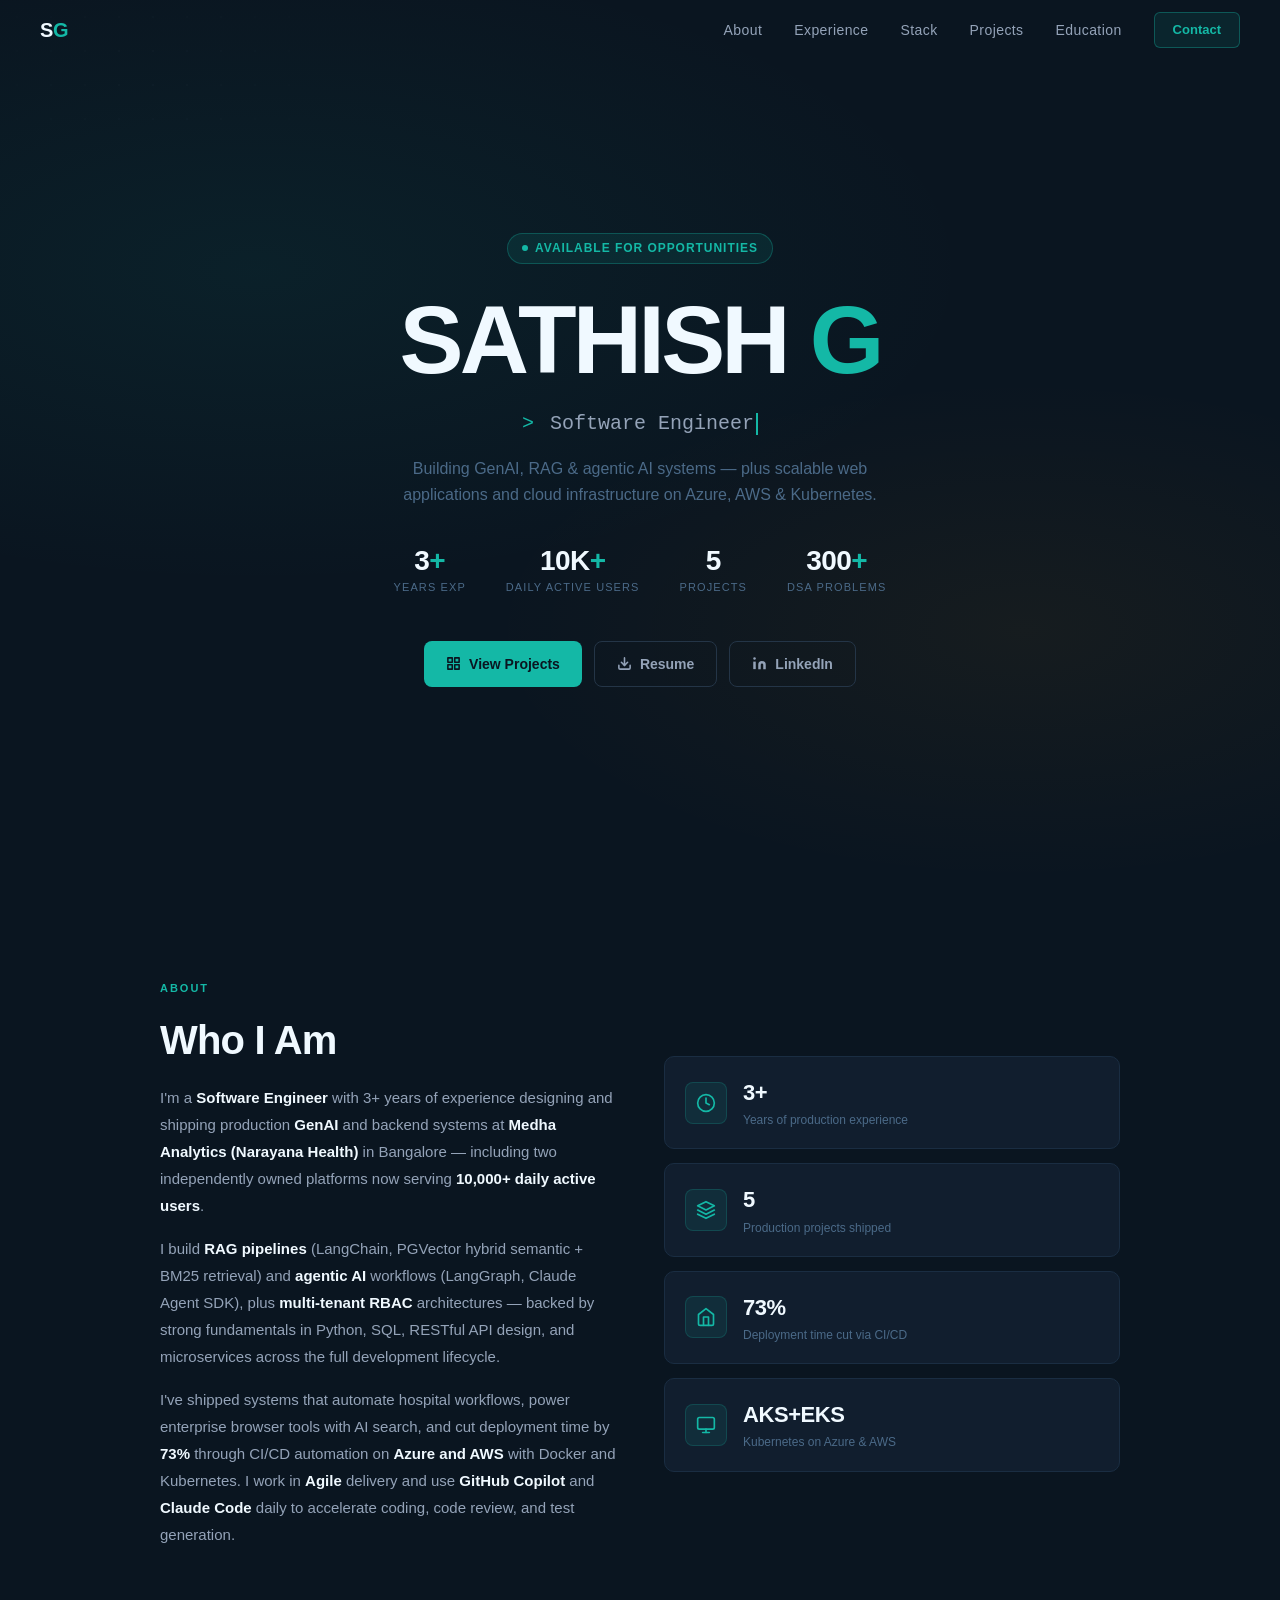
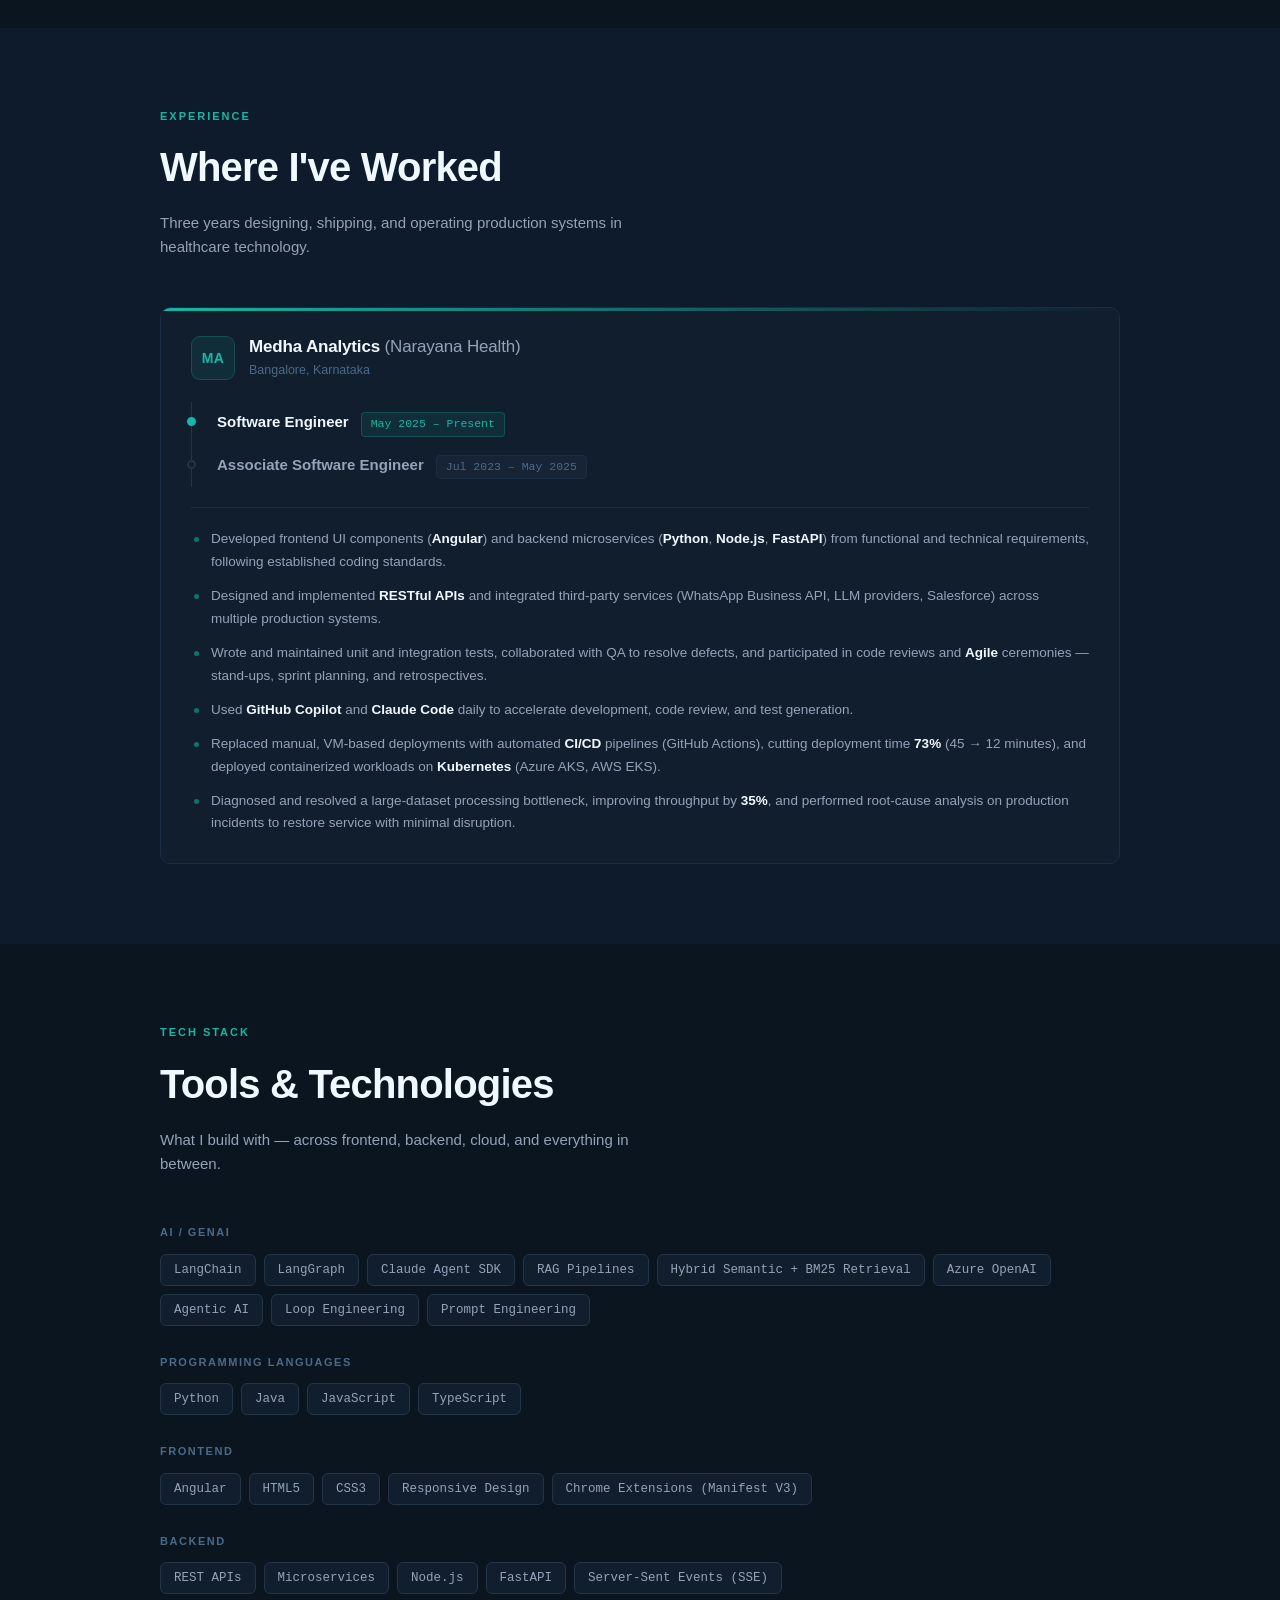
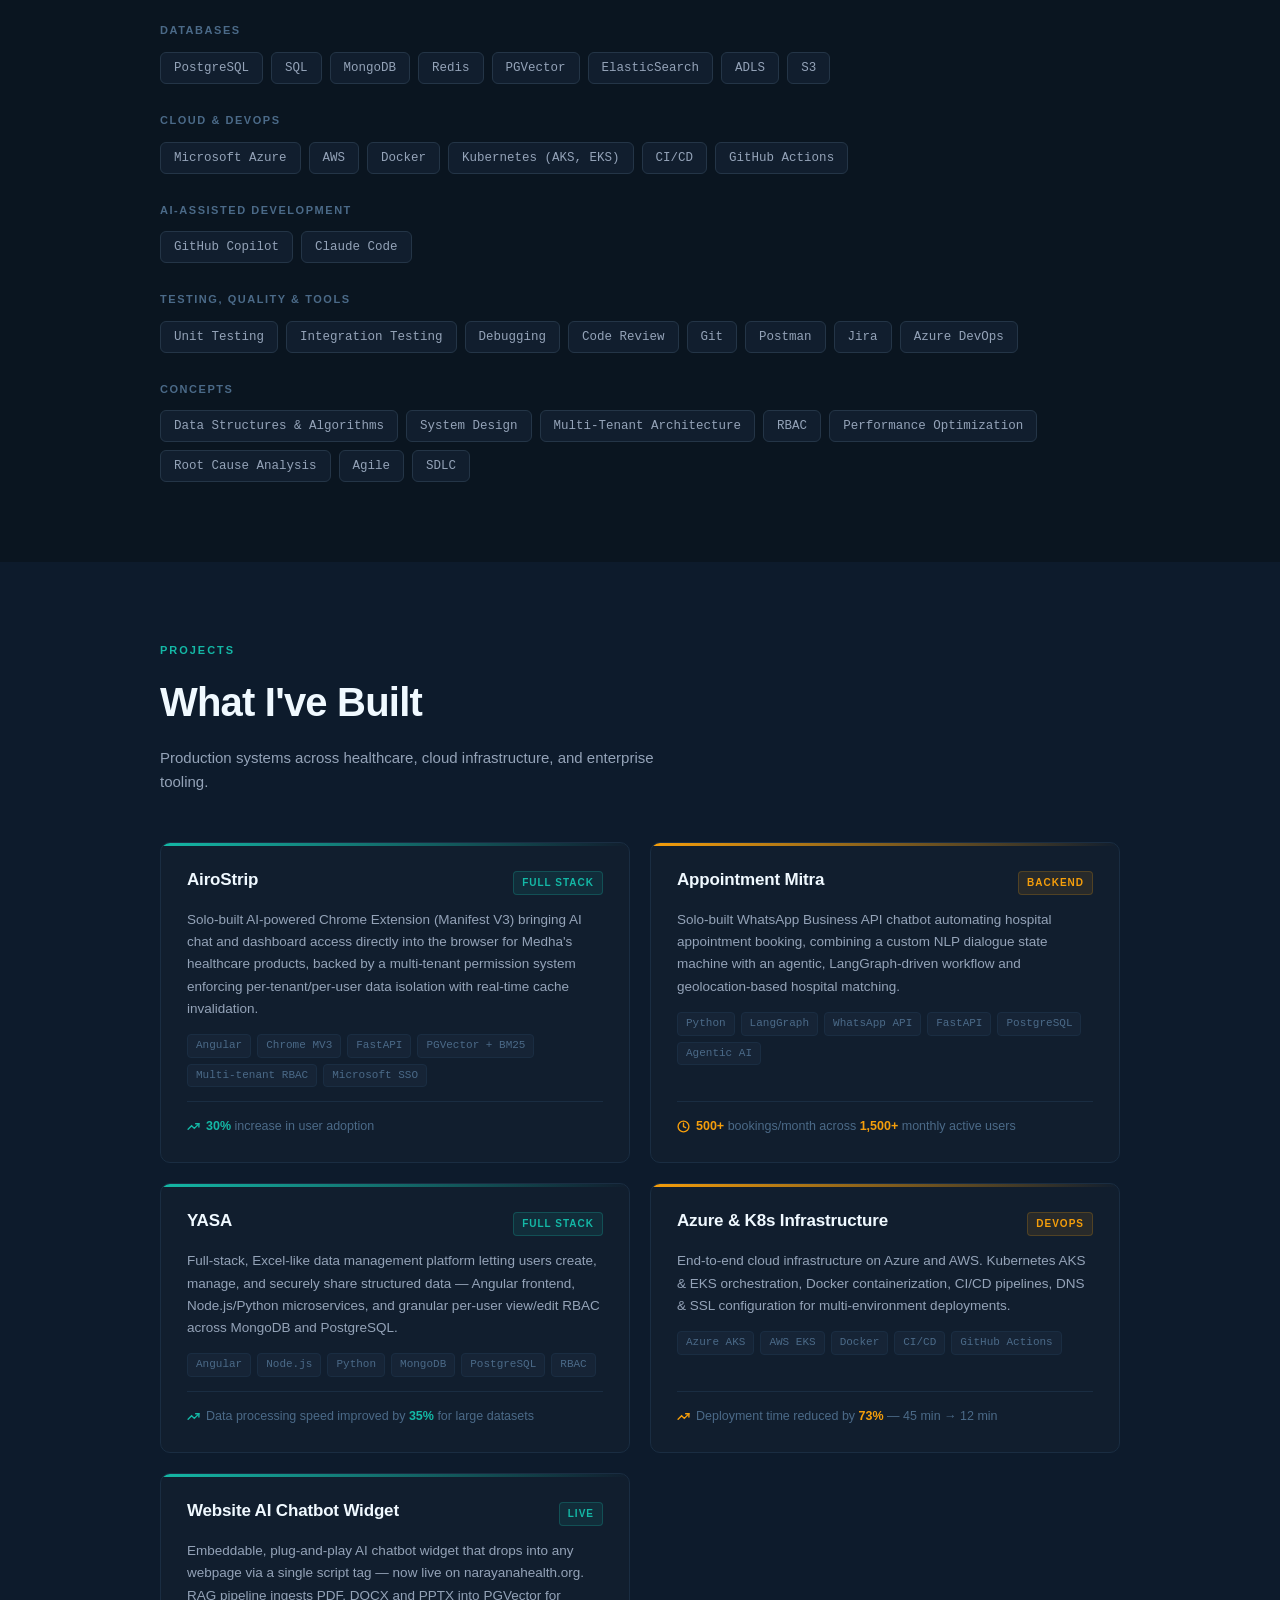
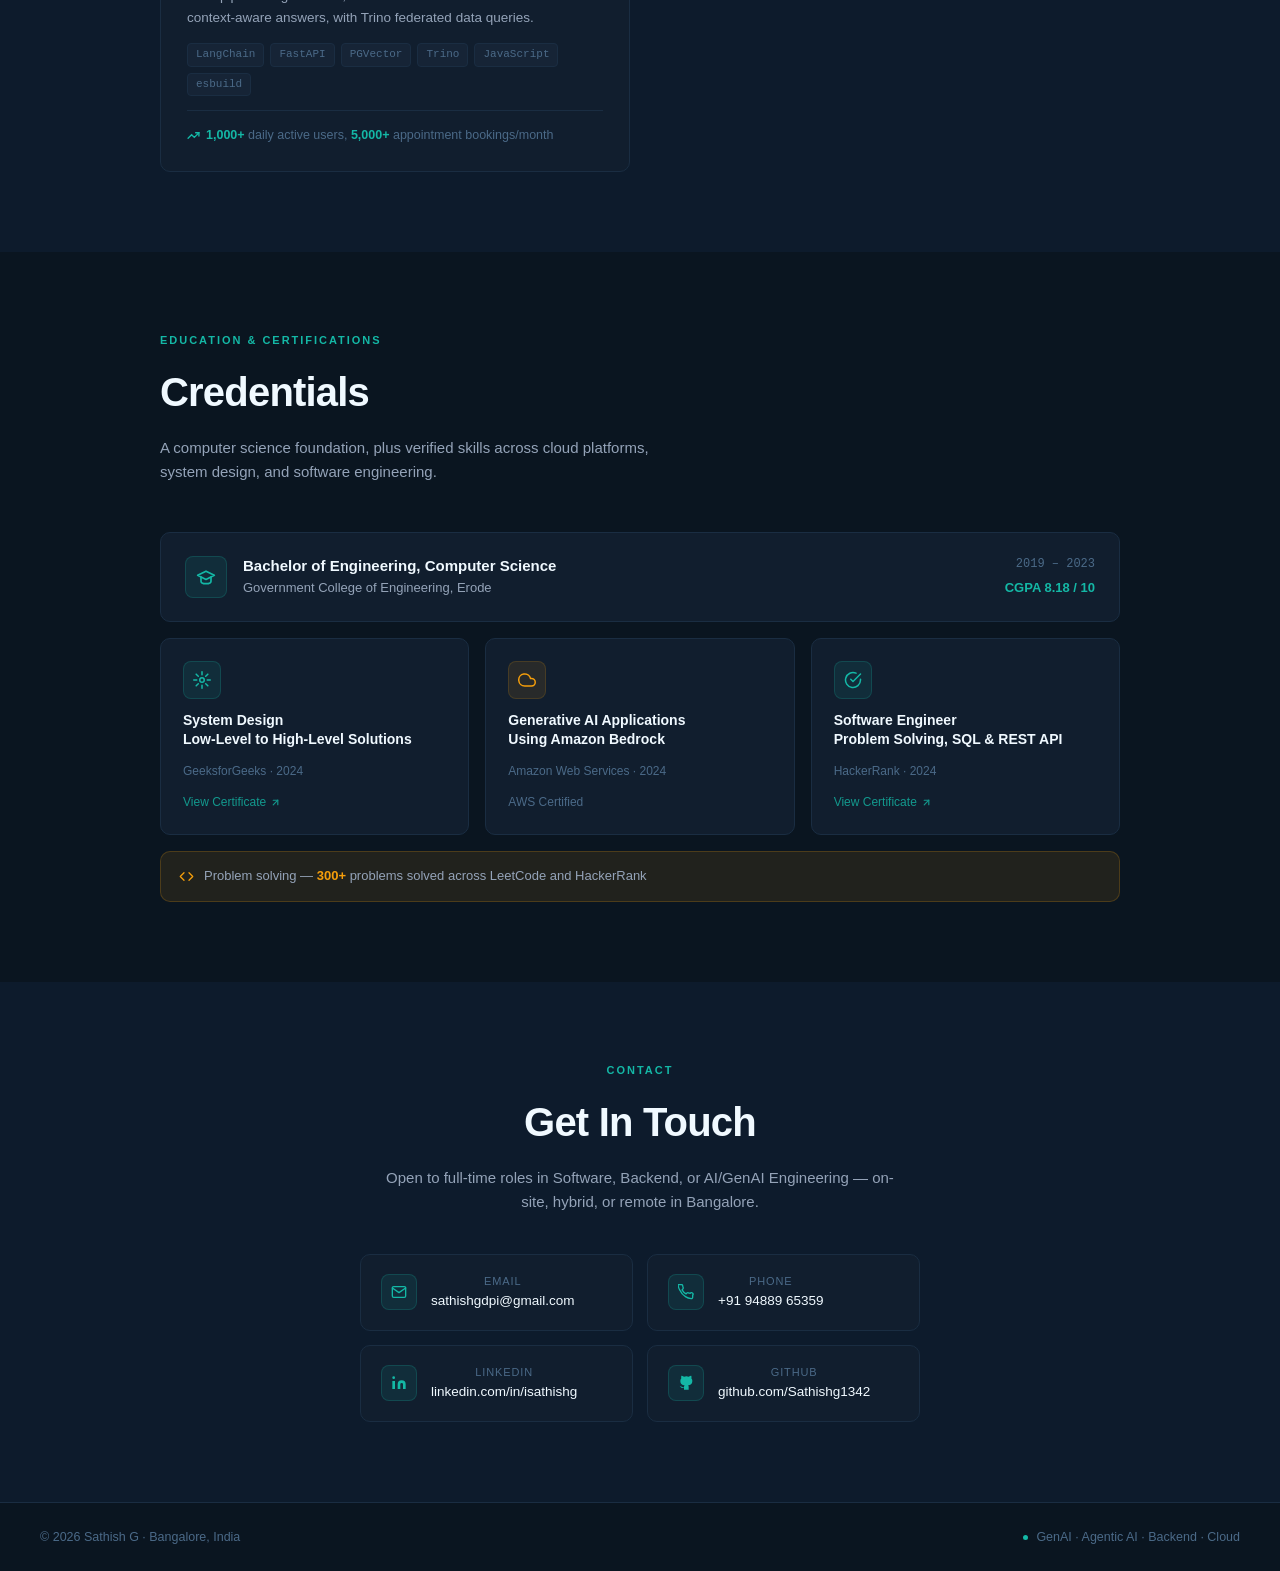
==== commit 92c6056c: "Portfolio Updated" ====
--- a/index.html
+++ b/index.html
@@ -7,7 +7,7 @@
 
 <title>Sathish G | Software Engineer — GenAI, RAG &amp; Agentic AI</title>
 <meta name="description" content="Sathish G — Bangalore-based Software Engineer building GenAI, RAG & agentic AI systems on Azure, AWS & Kubernetes. Two solo-built platforms, 10,000+ daily active users.">
-<meta name="keywords" content="Sathish G, Software Engineer, GenAI, RAG, Agentic AI, LangChain, LangGraph, Claude Agent SDK, Full Stack Developer, System Design, Angular, React, Node.js, Python, FastAPI, Microsoft Azure, AWS, Kubernetes, Docker, CI/CD, Bangalore">
+<meta name="keywords" content="Sathish G, Software Engineer, Backend Engineer, AI Engineer, GenAI, RAG, Agentic AI, LangChain, LangGraph, Claude Agent SDK, System Design, Angular, Node.js, Python, Java, FastAPI, PostgreSQL, PGVector, Multi-tenant, RBAC, Microsoft Azure, AWS, Kubernetes, Docker, CI/CD, Bangalore">
 <meta name="author" content="Sathish G">
 <meta name="robots" content="index, follow, max-image-preview:large">
 <meta name="theme-color" content="#0A1520">
@@ -58,7 +58,12 @@
         "https://github.com/Sathishg1342",
         "https://linkedin.com/in/isathishg"
       ],
-      "knowsAbout": ["GenAI", "RAG Pipelines", "Agentic AI", "LangChain", "LangGraph", "Claude Agent SDK", "Full Stack Development", "System Design", "Microsoft Azure", "AWS", "Kubernetes", "Angular", "React", "Node.js", "Python", "FastAPI"]
+      "hasCredential": [
+        { "@type": "EducationalOccupationalCredential", "name": "Software Engineer (Problem Solving, SQL & REST API)", "credentialCategory": "certificate", "recognizedBy": { "@type": "Organization", "name": "HackerRank" } },
+        { "@type": "EducationalOccupationalCredential", "name": "System Design: Low-Level to High-Level Solutions", "credentialCategory": "certificate", "recognizedBy": { "@type": "Organization", "name": "GeeksforGeeks" } },
+        { "@type": "EducationalOccupationalCredential", "name": "Generative AI Applications Using Amazon Bedrock", "credentialCategory": "certificate", "recognizedBy": { "@type": "Organization", "name": "Amazon Web Services" } }
+      ],
+      "knowsAbout": ["GenAI", "RAG Pipelines", "Agentic AI", "LangChain", "LangGraph", "Claude Agent SDK", "Backend Engineering", "Microservices", "REST API Design", "Multi-Tenant Architecture", "RBAC", "System Design", "Microsoft Azure", "AWS", "Kubernetes", "Docker", "CI/CD", "Angular", "Node.js", "Python", "Java", "FastAPI", "PostgreSQL", "PGVector"]
     },
     {
       "@type": "WebSite",
@@ -85,11 +90,12 @@
     <span></span><span></span><span></span>
   </button>
   <div class="nav-links" id="nav-links">
-    <a href="#about"    class="nav-text-link">About</a>
-    <a href="#stack"    class="nav-text-link">Stack</a>
-    <a href="#projects" class="nav-text-link">Projects</a>
-    <a href="#certs"    class="nav-text-link">Certs</a>
-    <a href="#contact"  class="nav-cta">Contact</a>
+    <a href="#about"      class="nav-text-link">About</a>
+    <a href="#experience" class="nav-text-link">Experience</a>
+    <a href="#stack"      class="nav-text-link">Stack</a>
+    <a href="#projects"   class="nav-text-link">Projects</a>
+    <a href="#education"  class="nav-text-link">Education</a>
+    <a href="#contact"    class="nav-cta">Contact</a>
   </div>
 </nav>
 
@@ -117,6 +123,10 @@
         <div class="num">5</div>
         <div class="lbl">Projects</div>
       </div>
+      <div class="hero-stat">
+        <div class="num">300<span>+</span></div>
+        <div class="lbl">DSA Problems</div>
+      </div>
     </div>
     <div class="hero-btns">
       <a href="#projects" class="btn btn-primary">
@@ -144,8 +154,8 @@
         <h2 class="section-title">Who I Am</h2>
         <div class="about-bio">
           <p>I'm a <strong>Software Engineer</strong> with 3+ years of experience designing and shipping production <strong>GenAI</strong> and backend systems at <strong>Medha Analytics (Narayana Health)</strong> in Bangalore — including two independently owned platforms now serving <strong>10,000+ daily active users</strong>.</p>
-          <p>I build <strong>RAG pipelines</strong> (LangChain, PGVector hybrid semantic + BM25 retrieval) and <strong>agentic AI</strong> workflows (LangGraph, Claude Agent SDK), backed by full-stack chops across Angular/React frontends and FastAPI/Node.js backends, with production deployments on <strong>Microsoft Azure and AWS</strong> using Docker and Kubernetes.</p>
-          <p>I've shipped systems that automate hospital workflows, power enterprise browser tools with AI search, and reduced deployment time by <strong>73%</strong> through CI/CD automation.</p>
+          <p>I build <strong>RAG pipelines</strong> (LangChain, PGVector hybrid semantic + BM25 retrieval) and <strong>agentic AI</strong> workflows (LangGraph, Claude Agent SDK), plus <strong>multi-tenant RBAC</strong> architectures — backed by strong fundamentals in Python, SQL, RESTful API design, and microservices across the full development lifecycle.</p>
+          <p>I've shipped systems that automate hospital workflows, power enterprise browser tools with AI search, and cut deployment time by <strong>73%</strong> through CI/CD automation on <strong>Azure and AWS</strong> with Docker and Kubernetes. I work in <strong>Agile</strong> delivery and use <strong>GitHub Copilot</strong> and <strong>Claude Code</strong> daily to accelerate coding, code review, and test generation.</p>
         </div>
       </div>
       <div class="about-cards">
@@ -186,6 +196,47 @@
           </div>
         </div>
       </div>
+    </div>
+  </div>
+</section>
+
+<!-- Experience -->
+<section id="experience" class="bg-alt">
+  <div class="container fade-in">
+    <div class="section-label">Experience</div>
+    <h2 class="section-title">Where I've Worked</h2>
+    <p class="section-sub">Three years designing, shipping, and operating production systems in healthcare technology.</p>
+
+    <div class="exp-card">
+      <div class="exp-company">
+        <div class="exp-logo">MA</div>
+        <div class="exp-company-text">
+          <h3 class="exp-company-name">Medha Analytics <span>(Narayana Health)</span></h3>
+          <div class="exp-company-meta">Bangalore, Karnataka</div>
+        </div>
+      </div>
+
+      <div class="exp-roles">
+        <div class="exp-role exp-role-current">
+          <span class="exp-dot"></span>
+          <span class="exp-role-title">Software Engineer</span>
+          <span class="exp-role-period">May 2025 &ndash; Present</span>
+        </div>
+        <div class="exp-role">
+          <span class="exp-dot"></span>
+          <span class="exp-role-title">Associate Software Engineer</span>
+          <span class="exp-role-period">Jul 2023 &ndash; May 2025</span>
+        </div>
+      </div>
+
+      <ul class="exp-points">
+        <li>Developed frontend UI components (<strong>Angular</strong>) and backend microservices (<strong>Python</strong>, <strong>Node.js</strong>, <strong>FastAPI</strong>) from functional and technical requirements, following established coding standards.</li>
+        <li>Designed and implemented <strong>RESTful APIs</strong> and integrated third-party services (WhatsApp Business API, LLM providers, Salesforce) across multiple production systems.</li>
+        <li>Wrote and maintained unit and integration tests, collaborated with QA to resolve defects, and participated in code reviews and <strong>Agile</strong> ceremonies &mdash; stand-ups, sprint planning, and retrospectives.</li>
+        <li>Used <strong>GitHub Copilot</strong> and <strong>Claude Code</strong> daily to accelerate development, code review, and test generation.</li>
+        <li>Replaced manual, VM-based deployments with automated <strong>CI/CD</strong> pipelines (GitHub Actions), cutting deployment time <strong>73%</strong> (45 &rarr; 12 minutes), and deployed containerized workloads on <strong>Kubernetes</strong> (Azure AKS, AWS EKS).</li>
+        <li>Diagnosed and resolved a large-dataset processing bottleneck, improving throughput by <strong>35%</strong>, and performed root-cause analysis on production incidents to restore service with minimal disruption.</li>
+      </ul>
     </div>
   </div>
 </section>
@@ -207,56 +258,94 @@
         <span class="chip chip-amber">Hybrid Semantic + BM25 Retrieval</span>
         <span class="chip chip-amber">Azure OpenAI</span>
         <span class="chip chip-amber">Agentic AI</span>
+        <span class="chip chip-amber">Loop Engineering</span>
         <span class="chip chip-amber">Prompt Engineering</span>
       </div>
     </div>
     <div class="stack-group">
+      <div class="stack-group-label">Programming Languages</div>
+      <div class="chips">
+        <span class="chip">Python</span>
+        <span class="chip">Java</span>
+        <span class="chip">JavaScript</span>
+        <span class="chip">TypeScript</span>
+      </div>
+    </div>
+    <div class="stack-group">
       <div class="stack-group-label">Frontend</div>
       <div class="chips">
         <span class="chip">Angular</span>
-        <span class="chip">React.js</span>
-        <span class="chip">TypeScript</span>
-        <span class="chip">JavaScript</span>
-        <span class="chip">Chrome Extensions (MV3)</span>
         <span class="chip">HTML5</span>
         <span class="chip">CSS3</span>
+        <span class="chip">Responsive Design</span>
+        <span class="chip">Chrome Extensions (Manifest V3)</span>
       </div>
     </div>
     <div class="stack-group">
       <div class="stack-group-label">Backend</div>
       <div class="chips">
-        <span class="chip">Node.js</span>
-        <span class="chip">Python</span>
-        <span class="chip">FastAPI</span>
-        <span class="chip">Django</span>
         <span class="chip">REST APIs</span>
         <span class="chip">Microservices</span>
-      </div>
-    </div>
-    <div class="stack-group">
-      <div class="stack-group-label">Cloud &amp; DevOps</div>
-      <div class="chips">
-        <span class="chip chip-amber">Microsoft Azure</span>
-        <span class="chip chip-amber">AWS</span>
-        <span class="chip chip-amber">Kubernetes (AKS, EKS)</span>
-        <span class="chip chip-amber">Docker</span>
-        <span class="chip chip-amber">CI/CD</span>
-        <span class="chip chip-amber">GitHub Actions</span>
-        <span class="chip chip-amber">Azure DevOps</span>
-      </div>
-    </div>
-    <div class="stack-group">
-      <div class="stack-group-label">Databases &amp; Concepts</div>
+        <span class="chip">Node.js</span>
+        <span class="chip">FastAPI</span>
+        <span class="chip">Server-Sent Events (SSE)</span>
+      </div>
+    </div>
+    <div class="stack-group">
+      <div class="stack-group-label">Databases</div>
       <div class="chips">
         <span class="chip">PostgreSQL</span>
+        <span class="chip">SQL</span>
         <span class="chip">MongoDB</span>
         <span class="chip">Redis</span>
         <span class="chip">PGVector</span>
+        <span class="chip">ElasticSearch</span>
+        <span class="chip">ADLS</span>
+        <span class="chip">S3</span>
+      </div>
+    </div>
+    <div class="stack-group">
+      <div class="stack-group-label">Cloud &amp; DevOps</div>
+      <div class="chips">
+        <span class="chip chip-amber">Microsoft Azure</span>
+        <span class="chip chip-amber">AWS</span>
+        <span class="chip chip-amber">Docker</span>
+        <span class="chip chip-amber">Kubernetes (AKS, EKS)</span>
+        <span class="chip chip-amber">CI/CD</span>
+        <span class="chip chip-amber">GitHub Actions</span>
+      </div>
+    </div>
+    <div class="stack-group">
+      <div class="stack-group-label">AI-Assisted Development</div>
+      <div class="chips">
+        <span class="chip chip-amber">GitHub Copilot</span>
+        <span class="chip chip-amber">Claude Code</span>
+      </div>
+    </div>
+    <div class="stack-group">
+      <div class="stack-group-label">Testing, Quality &amp; Tools</div>
+      <div class="chips">
+        <span class="chip">Unit Testing</span>
+        <span class="chip">Integration Testing</span>
+        <span class="chip">Debugging</span>
+        <span class="chip">Code Review</span>
+        <span class="chip">Git</span>
+        <span class="chip">Postman</span>
+        <span class="chip">Jira</span>
+        <span class="chip">Azure DevOps</span>
+      </div>
+    </div>
+    <div class="stack-group">
+      <div class="stack-group-label">Concepts</div>
+      <div class="chips">
         <span class="chip">Data Structures &amp; Algorithms</span>
         <span class="chip">System Design</span>
+        <span class="chip">Multi-Tenant Architecture</span>
         <span class="chip">RBAC</span>
-        <span class="chip">Multi-tenant Architecture</span>
+        <span class="chip">Performance Optimization</span>
+        <span class="chip">Root Cause Analysis</span>
         <span class="chip">Agile</span>
+        <span class="chip">SDLC</span>
       </div>
     </div>
   </div>
@@ -276,7 +365,7 @@
           <h3 class="project-name">AiroStrip</h3>
           <div class="project-badge badge-teal">Full Stack</div>
         </div>
-        <p class="project-desc">Solo-built AI-powered Chrome Extension (Manifest V3) bringing AI chat and dashboard access into the browser for Medha's healthcare products, with a multi-tenant RBAC backend and real-time cache invalidation.</p>
+        <p class="project-desc">Solo-built AI-powered Chrome Extension (Manifest V3) bringing AI chat and dashboard access directly into the browser for Medha's healthcare products, backed by a multi-tenant permission system enforcing per-tenant/per-user data isolation with real-time cache invalidation.</p>
         <div class="project-tags">
           <span class="project-tag">Angular</span>
           <span class="project-tag">Chrome MV3</span>
@@ -316,7 +405,7 @@
           <h3 class="project-name">YASA</h3>
           <div class="project-badge badge-teal">Full Stack</div>
         </div>
-        <p class="project-desc">Scalable spreadsheet-based web application with Angular frontend, Node.js/Python microservices, RBAC permission management, and optimized data pipeline for enterprise users.</p>
+        <p class="project-desc">Full-stack, Excel-like data management platform letting users create, manage, and securely share structured data — Angular frontend, Node.js/Python microservices, and granular per-user view/edit RBAC across MongoDB and PostgreSQL.</p>
         <div class="project-tags">
           <span class="project-tag">Angular</span>
           <span class="project-tag">Node.js</span>
@@ -355,30 +444,45 @@
           <h3 class="project-name">Website AI Chatbot Widget</h3>
           <div class="project-badge badge-teal">Live</div>
         </div>
-        <p class="project-desc">Embeddable, plug-and-play AI chatbot widget that integrates into any webpage via a single script tag, now live on narayanahealth.org for hospital-wide conversational assistance.</p>
+        <p class="project-desc">Embeddable, plug-and-play AI chatbot widget that drops into any webpage via a single script tag — now live on narayanahealth.org. RAG pipeline ingests PDF, DOCX and PPTX into PGVector for context-aware answers, with Trino federated data queries.</p>
         <div class="project-tags">
           <span class="project-tag">LangChain</span>
           <span class="project-tag">FastAPI</span>
           <span class="project-tag">PGVector</span>
           <span class="project-tag">Trino</span>
           <span class="project-tag">JavaScript</span>
+          <span class="project-tag">esbuild</span>
         </div>
         <div class="project-metric metric-teal">
           <svg width="13" height="13" viewBox="0 0 24 24" fill="none" stroke="var(--teal)" stroke-width="2.5" stroke-linecap="round"><polyline points="22 7 13.5 15.5 8.5 10.5 2 17"/><polyline points="16 7 22 7 22 13"/></svg>
-          <span><strong>1,000+</strong> daily active users, <strong>5,000+</strong> bookings/month</span>
-        </div>
-      </div>
-
-    </div>
-  </div>
-</section>
-
-<!-- Certifications -->
-<section id="certs">
+          <span><strong>1,000+</strong> daily active users, <strong>5,000+</strong> appointment bookings/month</span>
+        </div>
+      </div>
+
+    </div>
+  </div>
+</section>
+
+<!-- Education & Certifications -->
+<section id="education">
   <div class="container fade-in">
-    <div class="section-label">Certifications</div>
+    <div class="section-label">Education &amp; Certifications</div>
     <h2 class="section-title">Credentials</h2>
-    <p class="section-sub">Verified skills across cloud platforms, system design, and software engineering.</p>
+    <p class="section-sub">A computer science foundation, plus verified skills across cloud platforms, system design, and software engineering.</p>
+
+    <div class="edu-card">
+      <div class="edu-icon">
+        <svg width="20" height="20" viewBox="0 0 24 24" fill="none" stroke="var(--teal)" stroke-width="2" stroke-linecap="round" stroke-linejoin="round"><path d="M22 10L12 5 2 10l10 5 10-5z"/><path d="M6 12v5c0 1.66 2.69 3 6 3s6-1.34 6-3v-5"/></svg>
+      </div>
+      <div class="edu-text">
+        <h3 class="edu-degree">Bachelor of Engineering, Computer Science</h3>
+        <div class="edu-school">Government College of Engineering, Erode</div>
+      </div>
+      <div class="edu-meta">
+        <div class="edu-years">2019 &ndash; 2023</div>
+        <div class="edu-cgpa">CGPA 8.18 / 10</div>
+      </div>
+    </div>
 
     <div class="certs-grid">
 
@@ -416,6 +520,11 @@
       </div>
 
     </div>
+
+    <div class="edu-note">
+      <svg width="15" height="15" viewBox="0 0 24 24" fill="none" stroke="var(--amber)" stroke-width="2" stroke-linecap="round" stroke-linejoin="round"><polyline points="16 18 22 12 16 6"/><polyline points="8 6 2 12 8 18"/></svg>
+      <span>Problem solving &mdash; <strong>300+</strong> problems solved across LeetCode and HackerRank</span>
+    </div>
   </div>
 </section>
 
@@ -424,7 +533,7 @@
   <div class="container fade-in contact-center">
     <div class="section-label">Contact</div>
     <h2 class="section-title">Get In Touch</h2>
-    <p class="section-sub contact-sub">Open to full-time roles in Full Stack, Backend, or Cloud Engineering — on-site, hybrid, or remote in Bangalore.</p>
+    <p class="section-sub contact-sub">Open to full-time roles in Software, Backend, or AI/GenAI Engineering — on-site, hybrid, or remote in Bangalore.</p>
     <div class="contact-grid">
       <a href="mailto:sathishgdpi@gmail.com" class="contact-card">
         <div class="contact-card-icon">
@@ -470,7 +579,7 @@
   <span>© 2026 Sathish G · Bangalore, India</span>
   <div class="footer-right">
     <div class="footer-dot"></div>
-    <span>GenAI · Agentic AI · Full Stack · Cloud</span>
+    <span>GenAI · Agentic AI · Backend · Cloud</span>
   </div>
 </footer>
 
--- a/style.css
+++ b/style.css
@@ -170,7 +170,8 @@
 }
 
 .hero-stats {
-  display: flex; justify-content: center; gap: 40px; margin-bottom: 44px;
+  display: flex; justify-content: center; flex-wrap: wrap;
+  gap: 20px 40px; margin-bottom: 44px;
 }
 .hero-stat { text-align: center; }
 .hero-stat .num {
@@ -227,7 +228,6 @@
 .fade-in.visible { opacity: 1; transform: translateY(0); }
 
 /* ── ABOUT ── */
-#about { background: var(--bg-alt); }
 .about-grid {
   display: grid; grid-template-columns: 1fr 1fr; gap: 48px; align-items: center;
 }
@@ -251,6 +251,69 @@
 .about-card-icon svg { width: 20px; height: 20px; }
 .about-card-text .big { font-size: 22px; font-weight: 800; color: var(--text); letter-spacing: -0.02em; }
 .about-card-text .small { font-size: 12px; color: var(--text3); margin-top: 1px; }
+
+/* ── EXPERIENCE ── */
+.exp-card {
+  background: var(--surf); border: 1px solid var(--border); border-radius: var(--radius);
+  padding: 28px 30px; position: relative; overflow: hidden;
+  transition: border-color 0.2s;
+}
+.exp-card::before {
+  content: ''; position: absolute; top: 0; left: 0; right: 0; height: 3px;
+  background: linear-gradient(90deg, var(--teal), transparent);
+}
+.exp-card:hover { border-color: var(--border2); }
+
+.exp-company { display: flex; align-items: center; gap: 14px; }
+.exp-logo {
+  width: 44px; height: 44px; border-radius: 9px; flex-shrink: 0;
+  background: var(--teal-dim); border: 1px solid rgba(20,184,166,0.25);
+  display: flex; align-items: center; justify-content: center;
+  font-size: 14px; font-weight: 800; letter-spacing: 0.02em; color: var(--teal);
+}
+.exp-company-name {
+  font-size: 17px; font-weight: 700; color: var(--text);
+  letter-spacing: -0.01em; line-height: 1.3;
+}
+.exp-company-name span { color: var(--text2); font-weight: 500; }
+.exp-company-meta { font-size: 12.5px; color: var(--text3); margin-top: 2px; }
+
+.exp-roles {
+  margin: 22px 0 4px; padding-left: 5px;
+  border-left: 1px solid var(--border2);
+}
+.exp-role {
+  display: flex; align-items: baseline; flex-wrap: wrap; gap: 4px 12px;
+  padding: 8px 0 8px 20px; position: relative;
+}
+.exp-dot {
+  position: absolute; left: -10px; top: 15px;
+  width: 9px; height: 9px; border-radius: 50%;
+  background: var(--surf); border: 2px solid var(--border2);
+}
+.exp-role-current .exp-dot { background: var(--teal); border-color: var(--teal); }
+.exp-role-title { font-size: 15px; font-weight: 600; color: var(--text2); }
+.exp-role-current .exp-role-title { color: var(--text); }
+.exp-role-period {
+  font-family: var(--mono); font-size: 11.5px; color: var(--text3);
+  padding: 2px 9px; border-radius: 4px;
+  background: var(--surf2); border: 1px solid var(--border);
+}
+.exp-role-current .exp-role-period {
+  color: var(--teal); background: var(--teal-dim); border-color: rgba(20,184,166,0.25);
+}
+
+.exp-points { list-style: none; margin-top: 20px; padding-top: 20px; border-top: 1px solid var(--border); }
+.exp-points li {
+  font-size: 13.5px; color: var(--text2); line-height: 1.7;
+  padding-left: 20px; margin-bottom: 11px; position: relative;
+}
+.exp-points li:last-child { margin-bottom: 0; }
+.exp-points li::before {
+  content: ''; position: absolute; left: 3px; top: 9px;
+  width: 5px; height: 5px; border-radius: 50%; background: var(--teal); opacity: 0.55;
+}
+.exp-points strong { color: var(--text); font-weight: 600; }
 
 /* ── TECH STACK ── */
 .stack-group { margin-bottom: 28px; }
@@ -315,6 +378,39 @@
 .metric-teal strong { color: var(--teal); }
 .metric-amber strong { color: var(--amber); }
 
+/* ── EDUCATION ── */
+.edu-card {
+  background: var(--surf); border: 1px solid var(--border); border-radius: var(--radius);
+  padding: 22px 24px; margin-bottom: 16px;
+  display: flex; align-items: center; gap: 16px;
+  transition: border-color 0.2s;
+}
+.edu-card:hover { border-color: var(--border2); }
+.edu-icon {
+  width: 42px; height: 42px; border-radius: 8px; flex-shrink: 0;
+  background: var(--teal-dim); border: 1px solid rgba(20,184,166,0.2);
+  display: flex; align-items: center; justify-content: center;
+}
+.edu-text { flex: 1; min-width: 0; }
+.edu-degree { font-size: 15px; font-weight: 700; color: var(--text); line-height: 1.4; }
+.edu-school { font-size: 13px; color: var(--text2); margin-top: 2px; }
+.edu-meta { text-align: right; flex-shrink: 0; }
+.edu-years {
+  font-family: var(--mono); font-size: 12px; color: var(--text3);
+}
+.edu-cgpa {
+  font-size: 13px; font-weight: 700; color: var(--teal); margin-top: 3px;
+}
+
+.edu-note {
+  margin-top: 16px; padding: 14px 18px;
+  background: var(--amber-dim); border: 1px solid rgba(245,158,11,0.2); border-radius: var(--radius);
+  display: flex; align-items: center; gap: 10px;
+  font-size: 13px; color: var(--text2);
+}
+.edu-note strong { color: var(--amber); }
+.edu-note svg { flex-shrink: 0; }
+
 /* ── CERTIFICATIONS ── */
 .certs-grid { display: grid; grid-template-columns: repeat(3, 1fr); gap: 16px; }
 .cert-card {
@@ -374,6 +470,11 @@
 .footer-dot { width: 5px; height: 5px; border-radius: 50%; background: var(--teal); }
 
 /* ── RESPONSIVE ── */
+@media (max-width: 900px) {
+  nav { padding: 0 24px; }
+  .nav-links { gap: 22px; }
+}
+
 @media (max-width: 768px) {
   nav { padding: 0 20px; }
 
@@ -393,7 +494,15 @@
   .projects-grid { grid-template-columns: 1fr; }
   .certs-grid { grid-template-columns: 1fr; }
   .contact-grid { grid-template-columns: 1fr; }
-  .hero-stats { gap: 28px; }
+  .hero-stats { gap: 20px 28px; }
+
+  .exp-card { padding: 24px 20px; }
+  .exp-role { padding-left: 18px; }
+
+  .edu-card { flex-wrap: wrap; }
+  .edu-text { flex-basis: calc(100% - 58px); }
+  .edu-meta { text-align: left; width: 100%; padding-left: 58px; }
+  .edu-years, .edu-cgpa { display: inline-block; margin-right: 12px; }
   footer { flex-direction: column; gap: 8px; text-align: center; }
 }
 
